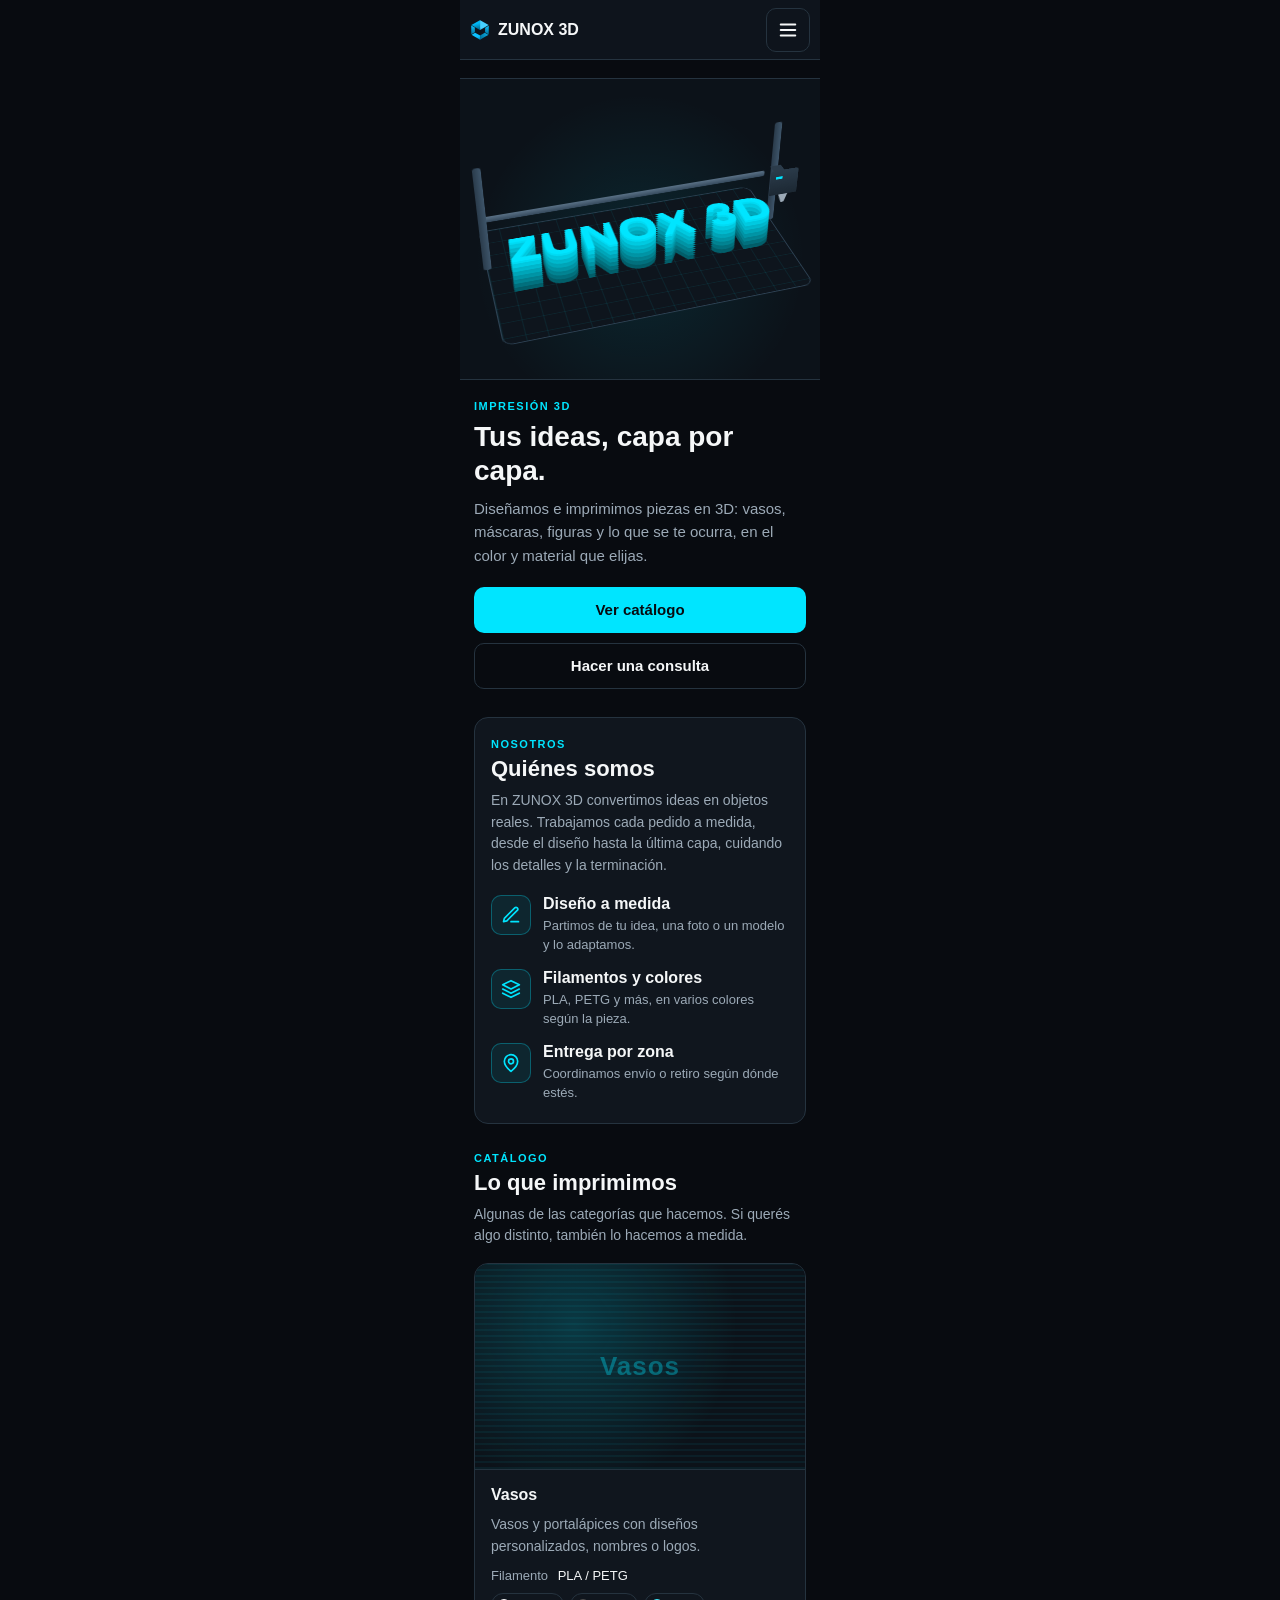
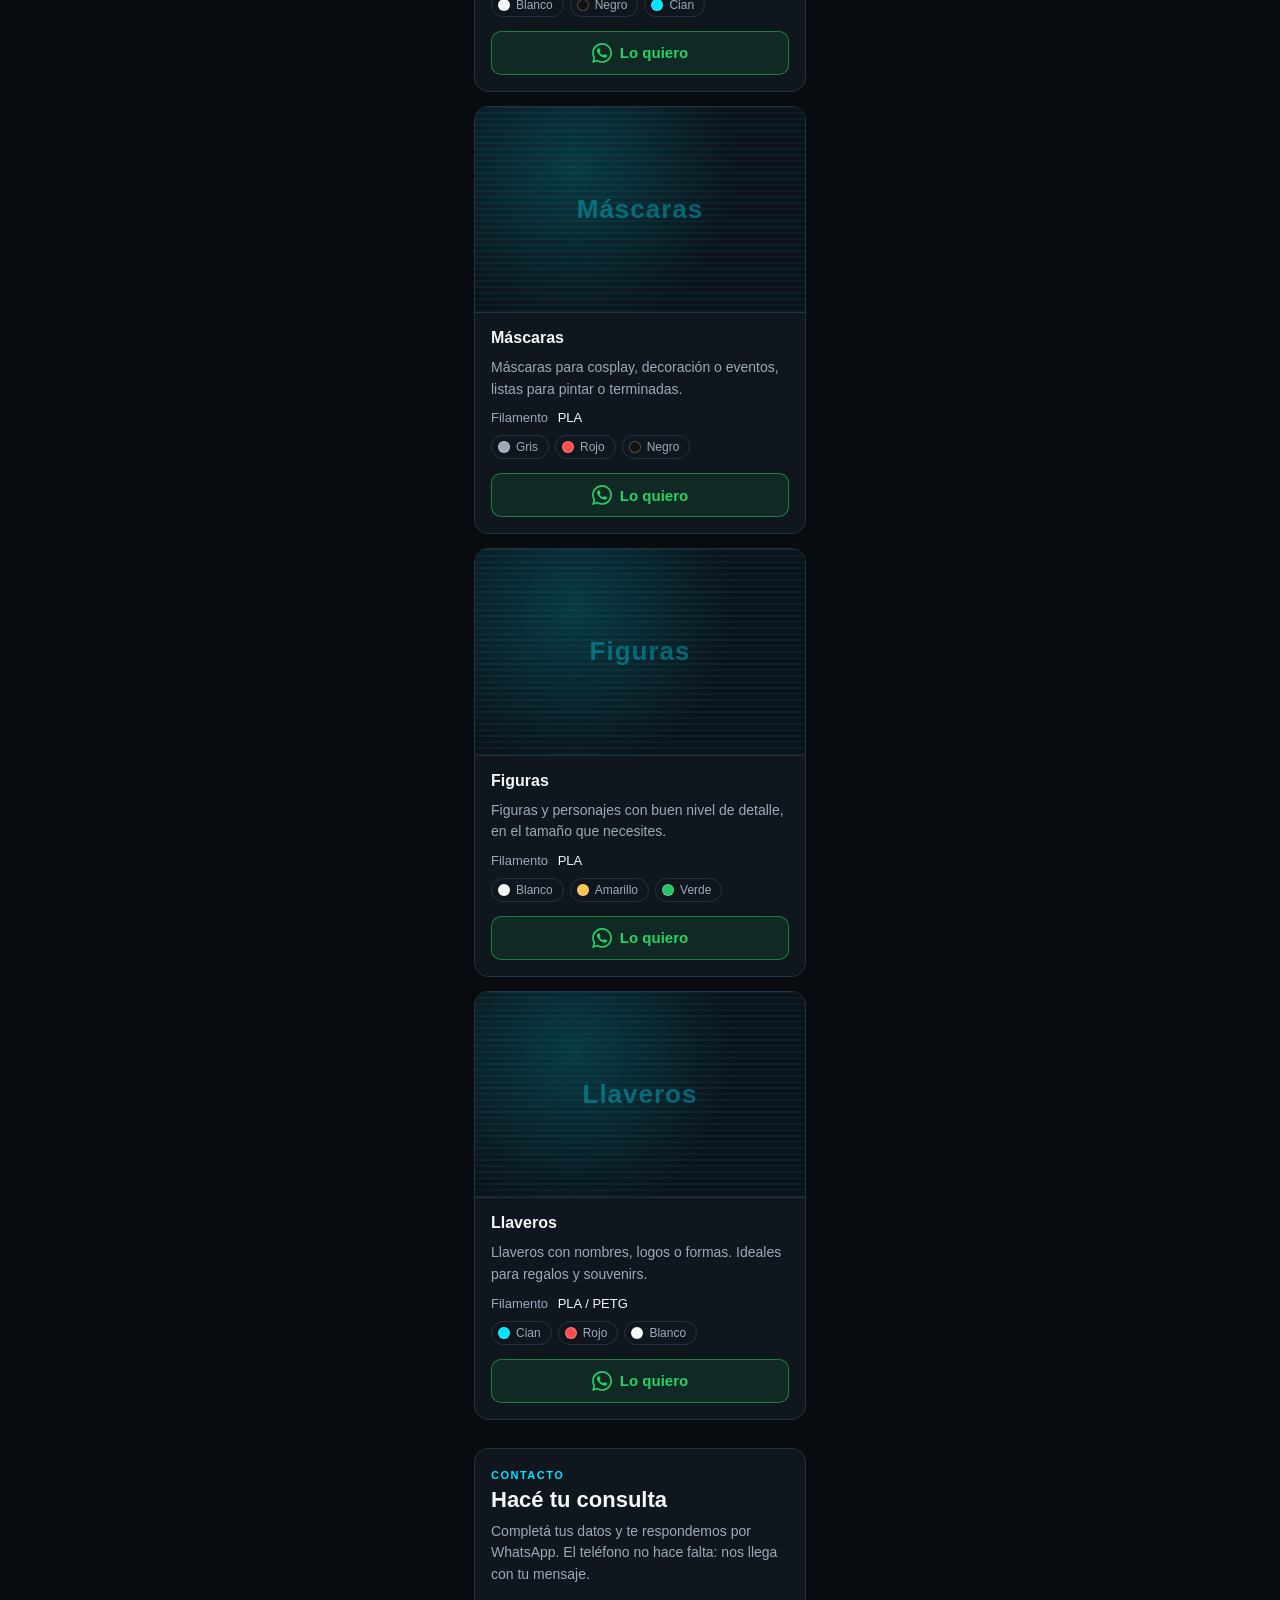
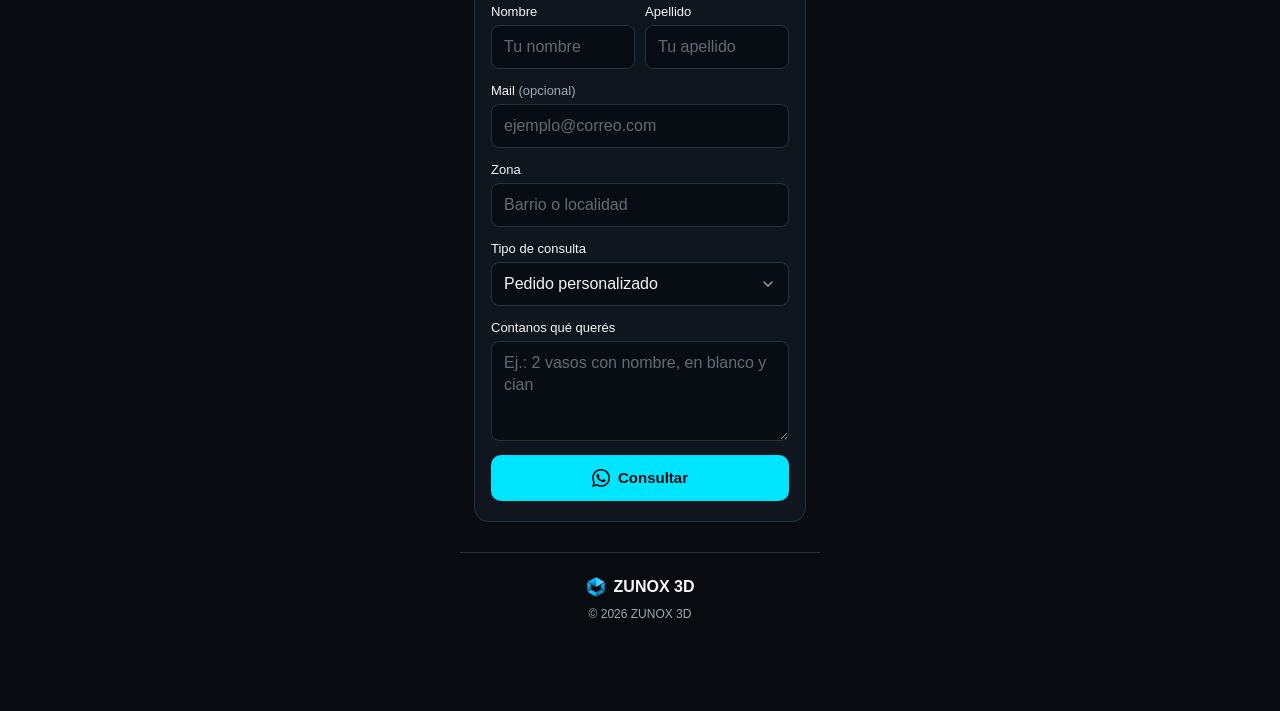
==== frontend/index.html @ 2bdf5d23 "feat: Implement WhatsApp integration for inquiries and product categories - Added JavaScript functio" ====
<!DOCTYPE html>
<html lang="es">

<head>
    <meta charset="UTF-8">
    <meta name="viewport" content="width=device-width, initial-scale=1.0">
    <title>ZUNOX 3D | Impresión 3D a medida</title>
    <meta name="description" content="ZUNOX 3D: impresión 3D de vasos, máscaras, figuras y piezas a medida. Consultá por WhatsApp.">
    <link rel="icon" href="Iconos/logo.svg">
    <link rel="stylesheet" href="Css/index.css">
</head>

<body>
    <a href="#inicio" class="saltar-contenido">Saltar al contenido</a>

    <header>
        <a href="#inicio" class="marca" aria-label="ZUNOX 3D, ir al inicio">
            <img src="Iconos/logo.svg" class="logo" alt="">
            <b>ZUNOX 3D</b>
        </a>
        <div class="menu-opciones">
            <button type="button" id="btn-menu" class="btn-hamburguesa" aria-label="Abrir menú" aria-expanded="false" aria-controls="panel-menu">
                <svg viewBox="0 0 24 24" aria-hidden="true">
                    <line class="linea-1" x1="4" y1="6" x2="20" y2="6" />
                    <line class="linea-2" x1="4" y1="12" x2="20" y2="12" />
                    <line class="linea-3" x1="4" y1="18" x2="20" y2="18" />
                </svg>
            </button>
            <nav id="panel-menu" class="panel-menu" aria-label="Menú principal" hidden>
                <a href="#inicio" class="item-menu">Inicio</a>
                <a href="#nosotros" class="item-menu">Nosotros</a>
                <a href="#catalogo" class="item-menu">Catálogo</a>
                <a href="#contacto" class="item-menu">Contacto</a>
            </nav>
        </div>
    </header>

    <main>
        <!-- Hero: impresora 3D imprimiendo el nombre -->
        <section id="inicio" class="seccion-hero">
            <!-- Impresora 3D vista desde arriba e inclinada. Las capas las arma index.js;
                 sin JS (o con "reducir movimiento") se ve el nombre ya impreso. -->
            <div class="impresora" role="img" aria-label="Impresora 3D imprimiendo el nombre ZUNOX 3D">
                <div class="escena">
                    <div class="cama">
                        <div class="poste poste-izq"></div>
                        <div class="poste poste-der"></div>
                        <div id="pieza" class="pieza">
                            <span class="capa">ZUNOX 3D</span>
                        </div>
                        <div id="portico" class="portico">
                            <div class="barra"></div>
                            <div id="carro" class="carro">
                                <div class="cabezal"></div>
                            </div>
                        </div>
                    </div>
                </div>
            </div>

            <p class="etiqueta">IMPRESIÓN 3D</p>
            <h1 class="titulo-hero">Tus ideas, capa por capa.</h1>
            <p class="texto-hero">Diseñamos e imprimimos piezas en 3D: vasos, máscaras, figuras y lo que se te ocurra, en el color y material que elijas.</p>
            <div class="acciones-hero">
                <a href="#catalogo" class="btn-principal">Ver catálogo</a>
                <a href="#contacto" class="btn-secundario">Hacer una consulta</a>
            </div>
        </section>

        <!-- Nosotros (texto de ejemplo, reemplazar por el real) -->
        <section id="nosotros" class="tarjeta">
            <p class="etiqueta">NOSOTROS</p>
            <h2>Quiénes somos</h2>
            <p class="texto">En ZUNOX 3D convertimos ideas en objetos reales. Trabajamos cada pedido a medida, desde el diseño hasta la última capa, cuidando los detalles y la terminación.</p>

            <ul class="lista-destacados">
                <li>
                    <span class="icono-destacado" aria-hidden="true">
                        <svg viewBox="0 0 24 24"><path d="M12 20h9" /><path d="M16.5 3.5a2.1 2.1 0 0 1 3 3L7 19l-4 1 1-4Z" /></svg>
                    </span>
                    <div>
                        <h3>Diseño a medida</h3>
                        <p>Partimos de tu idea, una foto o un modelo y lo adaptamos.</p>
                    </div>
                </li>
                <li>
                    <span class="icono-destacado" aria-hidden="true">
                        <svg viewBox="0 0 24 24"><path d="m12 2 10 5-10 5L2 7Z" /><path d="m2 17 10 5 10-5" /><path d="m2 12 10 5 10-5" /></svg>
                    </span>
                    <div>
                        <h3>Filamentos y colores</h3>
                        <p>PLA, PETG y más, en varios colores según la pieza.</p>
                    </div>
                </li>
                <li>
                    <span class="icono-destacado" aria-hidden="true">
                        <svg viewBox="0 0 24 24"><path d="M20 10c0 6-8 12-8 12S4 16 4 10a8 8 0 0 1 16 0Z" /><circle cx="12" cy="10" r="3" /></svg>
                    </span>
                    <div>
                        <h3>Entrega por zona</h3>
                        <p>Coordinamos envío o retiro según dónde estés.</p>
                    </div>
                </li>
            </ul>
        </section>

        <!-- Catálogo de categorías (datos de ejemplo). Para poner una foto, reemplazar el div.tarjeta-imagen por
             <img src="Imagenes/vasos.webp" class="tarjeta-imagen" alt="..." loading="lazy" width="320" height="200"> -->
        <section id="catalogo" class="seccion-catalogo">
            <p class="etiqueta">CATÁLOGO</p>
            <h2>Lo que imprimimos</h2>
            <p class="texto">Algunas de las categorías que hacemos. Si querés algo distinto, también lo hacemos a medida.</p>

            <div class="lista-categorias">
                <article class="tarjeta-categoria">
                    <div class="tarjeta-imagen" aria-hidden="true"><span>Vasos</span></div>
                    <div class="tarjeta-cuerpo">
                        <h3>Vasos</h3>
                        <p class="texto">Vasos y portalápices con diseños personalizados, nombres o logos.</p>
                        <p class="dato"><span>Filamento</span> PLA / PETG</p>
                        <ul class="colores" aria-label="Colores disponibles">
                            <li><span class="punto-color" style="--color: #F5F7F8"></span>Blanco</li>
                            <li><span class="punto-color" style="--color: #111111"></span>Negro</li>
                            <li><span class="punto-color" style="--color: #00E5FF"></span>Cian</li>
                        </ul>
                        <a class="btn-whatsapp" data-categoria="Vasos" href="#" target="_blank" rel="noopener">
                            <img src="Iconos/whatsapp-icon.svg" alt="">
                            Lo quiero
                        </a>
                    </div>
                </article>

                <article class="tarjeta-categoria">
                    <div class="tarjeta-imagen" aria-hidden="true"><span>Máscaras</span></div>
                    <div class="tarjeta-cuerpo">
                        <h3>Máscaras</h3>
                        <p class="texto">Máscaras para cosplay, decoración o eventos, listas para pintar o terminadas.</p>
                        <p class="dato"><span>Filamento</span> PLA</p>
                        <ul class="colores" aria-label="Colores disponibles">
                            <li><span class="punto-color" style="--color: #9CAAB7"></span>Gris</li>
                            <li><span class="punto-color" style="--color: #FF4D4D"></span>Rojo</li>
                            <li><span class="punto-color" style="--color: #111111"></span>Negro</li>
                        </ul>
                        <a class="btn-whatsapp" data-categoria="Máscaras" href="#" target="_blank" rel="noopener">
                            <img src="Iconos/whatsapp-icon.svg" alt="">
                            Lo quiero
                        </a>
                    </div>
                </article>

                <article class="tarjeta-categoria">
                    <div class="tarjeta-imagen" aria-hidden="true"><span>Figuras</span></div>
                    <div class="tarjeta-cuerpo">
                        <h3>Figuras</h3>
                        <p class="texto">Figuras y personajes con buen nivel de detalle, en el tamaño que necesites.</p>
                        <p class="dato"><span>Filamento</span> PLA</p>
                        <ul class="colores" aria-label="Colores disponibles">
                            <li><span class="punto-color" style="--color: #F5F7F8"></span>Blanco</li>
                            <li><span class="punto-color" style="--color: #F6C453"></span>Amarillo</li>
                            <li><span class="punto-color" style="--color: #22C55E"></span>Verde</li>
                        </ul>
                        <a class="btn-whatsapp" data-categoria="Figuras" href="#" target="_blank" rel="noopener">
                            <img src="Iconos/whatsapp-icon.svg" alt="">
                            Lo quiero
                        </a>
                    </div>
                </article>

                <article class="tarjeta-categoria">
                    <div class="tarjeta-imagen" aria-hidden="true"><span>Llaveros</span></div>
                    <div class="tarjeta-cuerpo">
                        <h3>Llaveros</h3>
                        <p class="texto">Llaveros con nombres, logos o formas. Ideales para regalos y souvenirs.</p>
                        <p class="dato"><span>Filamento</span> PLA / PETG</p>
                        <ul class="colores" aria-label="Colores disponibles">
                            <li><span class="punto-color" style="--color: #00E5FF"></span>Cian</li>
                            <li><span class="punto-color" style="--color: #FF4D4D"></span>Rojo</li>
                            <li><span class="punto-color" style="--color: #F5F7F8"></span>Blanco</li>
                        </ul>
                        <a class="btn-whatsapp" data-categoria="Llaveros" href="#" target="_blank" rel="noopener">
                            <img src="Iconos/whatsapp-icon.svg" alt="">
                            Lo quiero
                        </a>
                    </div>
                </article>
            </div>
        </section>

        <!-- Consulta: arma el mensaje y lo abre en WhatsApp -->
        <section id="contacto" class="tarjeta">
            <p class="etiqueta">CONTACTO</p>
            <h2>Hacé tu consulta</h2>
            <p class="texto">Completá tus datos y te respondemos por WhatsApp. El teléfono no hace falta: nos llega con tu mensaje.</p>

            <form id="form-consulta" class="formulario">
                <div class="fila-campos">
                    <div class="campo">
                        <label for="txt-nombre">Nombre</label>
                        <input type="text" id="txt-nombre" name="nombre" placeholder="Tu nombre" maxlength="100" autocomplete="given-name" required>
                    </div>
                    <div class="campo">
                        <label for="txt-apellido">Apellido</label>
                        <input type="text" id="txt-apellido" name="apellido" placeholder="Tu apellido" maxlength="100" autocomplete="family-name" required>
                    </div>
                </div>

                <div class="campo">
                    <label for="txt-correo">Mail <span class="opcional">(opcional)</span></label>
                    <input type="email" id="txt-correo" name="correo" placeholder="ejemplo@correo.com" maxlength="300" autocomplete="email">
                </div>

                <div class="campo">
                    <label for="txt-zona">Zona</label>
                    <input type="text" id="txt-zona" name="zona" placeholder="Barrio o localidad" maxlength="100" autocomplete="address-level2" required>
                </div>

                <div class="campo">
                    <label for="ddl-tipo">Tipo de consulta</label>
                    <select id="ddl-tipo" name="tipo" required>
                        <option value="Pedido personalizado">Pedido personalizado</option>
                        <option value="Producto del catálogo">Producto del catálogo</option>
                        <option value="Otra consulta">Otra consulta</option>
                    </select>
                </div>

                <div class="campo">
                    <label for="txt-descripcion">Contanos qué querés</label>
                    <textarea id="txt-descripcion" name="descripcion" placeholder="Ej.: 2 vasos con nombre, en blanco y cian" maxlength="500" required></textarea>
                </div>

                <button type="submit" class="btn-principal">
                    <img src="Iconos/whatsapp-icon.svg" alt="">
                    Consultar
                </button>
            </form>
        </section>
    </main>

    <footer class="pie">
        <div class="marca">
            <img src="Iconos/logo.svg" class="logo" alt="">
            <b>ZUNOX 3D</b>
        </div>
        <p>&copy; 2026 ZUNOX 3D</p>
    </footer>

    <!-- Botón flotante de WhatsApp: aparece al hacer scroll -->
    <a id="btn-whatsapp-flotante" class="btn-whatsapp-flotante" href="#" target="_blank" rel="noopener" aria-label="Escribinos por WhatsApp">
        <img src="Iconos/whatsapp-icon.svg" alt="">
    </a>

    <script src="JavaScript/index.js" type="module"></script>
</body>

</html>
---- frontend/Css/index.css ----
/* Landing pública (index.html). Por ahora solo formato celular. */

:root {
    /* Fondos */
    --bg_primary: #080B10;
    --bg_text: #080D13;
    --bg_card: #10161E;
    --bg_card_secondary: #0C1219;
    --bg_card_alt: #051014;

    /* Colores principales */
    --primary: #25333F;
    --header_bg: #9CAAB7;
    --primary_hover: #F5F7F8;
    --primary_light: #FFFFFF;

    /* Texto y acentos */
    --text_main: #00E5FF;

    /* Estados y botones */
    --status_pending: #F6C453;
    --status_cancelled: #FF4D4D;
    --status_completed: #22C55E;

    /* WhatsApp */
    --whatsapp: #25D366;

    --radius: 14px;
    --radius-text: 8px;
}

* {
    box-sizing: border-box;
    margin: 0;
    padding: 0;
}

html {
    scroll-behavior: smooth;
}

body {
    font-family: Arial, Helvetica, sans-serif;
    background-color: var(--bg_primary);
    color: var(--primary_hover);
    min-height: 100vh;
    width: 100%;
    max-width: 360px;
    margin: 0 auto;
    overflow-x: hidden;
}

img {
    width: 20px;
    height: 20px;
}

a {
    color: inherit;
}

:focus-visible {
    outline: 2px solid var(--text_main);
    outline-offset: 2px;
}

.saltar-contenido {
    position: absolute;
    left: 8px;
    top: -60px;
    z-index: 30;
    padding: 10px 14px;
    border-radius: var(--radius-text);
    background-color: var(--text_main);
    color: var(--bg_primary);
    font-weight: 700;
    text-decoration: none;
}

.saltar-contenido:focus {
    top: 8px;
}

/* ===== Header ===== */

header {
    position: sticky;
    top: 0;
    z-index: 20;
    display: flex;
    justify-content: space-between;
    align-items: center;
    height: 60px;
    padding: 0 10px;
    background-color: rgba(16, 22, 30, 0.92);
    backdrop-filter: blur(8px);
    border-bottom: 1px solid var(--primary);
}

.marca {
    display: flex;
    align-items: center;
    gap: 8px;
    text-decoration: none;
    color: var(--primary_hover);
}

.logo {
    width: 20px;
    height: 20px;
}

.menu-opciones {
    position: relative;
}

.btn-hamburguesa {
    width: 44px;
    height: 44px;
    display: flex;
    justify-content: center;
    align-items: center;
    border: 1px solid var(--primary);
    border-radius: 10px;
    background: none;
    cursor: pointer;
    transition: border-color 0.2s;
}

.btn-hamburguesa[aria-expanded="true"] {
    border-color: var(--text_main);
}

.btn-hamburguesa svg {
    width: 22px;
    height: 22px;
    stroke: var(--primary_hover);
    stroke-width: 2;
    stroke-linecap: round;
    overflow: visible;
}

.btn-hamburguesa line {
    transition: transform 0.25s ease, opacity 0.2s ease;
    transform-origin: 12px 12px;
}

/* Las tres líneas se convierten en una X */
.btn-hamburguesa[aria-expanded="true"] .linea-1 {
    transform: translateY(6px) rotate(45deg);
}

.btn-hamburguesa[aria-expanded="true"] .linea-2 {
    opacity: 0;
}

.btn-hamburguesa[aria-expanded="true"] .linea-3 {
    transform: translateY(-6px) rotate(-45deg);
}

.panel-menu {
    position: absolute;
    top: calc(100% + 8px);
    right: 0;
    z-index: 10;
    display: flex;
    flex-direction: column;
    gap: 2px;
    min-width: 200px;
    padding: 6px;
    background-color: var(--bg_card);
    border: 1px solid var(--primary);
    border-radius: 10px;
    box-shadow: 0 10px 25px rgba(0, 0, 0, 0.45);
}

.panel-menu[hidden] {
    display: none;
}

.item-menu {
    display: flex;
    align-items: center;
    min-height: 44px;
    padding: 0 12px;
    border-radius: 6px;
    color: var(--primary_hover);
    font-size: 15px;
    text-decoration: none;
    transition: background-color 0.2s;
}

.item-menu:hover,
.item-menu:focus-visible {
    background-color: var(--primary);
    outline: none;
}

/* ===== Estructura y textos ===== */

main {
    display: flex;
    flex-direction: column;
    padding-bottom: 16px;
}

section {
    margin: 14px;
    scroll-margin-top: 74px;
}

.tarjeta {
    padding: 20px 16px;
    border: 1px solid var(--primary);
    border-radius: var(--radius);
    background-color: var(--bg_card);
}

.etiqueta {
    font-size: 11px;
    font-weight: 700;
    letter-spacing: 1.5px;
    color: var(--text_main);
}

h2 {
    margin: 6px 0 8px 0;
    font-size: 22px;
    font-weight: 700;
    color: var(--primary_hover);
}

h3 {
    font-size: 16px;
    font-weight: 700;
    color: var(--primary_hover);
}

.texto {
    font-size: 14px;
    line-height: 1.55;
    color: var(--header_bg);
}

/* ===== Botones ===== */

.btn-principal,
.btn-secundario {
    display: flex;
    justify-content: center;
    align-items: center;
    gap: 8px;
    width: 100%;
    height: 46px;
    border-radius: 10px;
    font-family: inherit;
    font-size: 15px;
    font-weight: 600;
    text-decoration: none;
    cursor: pointer;
    transition: opacity 0.2s, transform 0.1s, border-color 0.2s;
}

.btn-principal {
    border: none;
    background-color: var(--text_main);
    color: var(--bg_primary);
}

.btn-secundario {
    border: 1px solid var(--primary);
    background-color: transparent;
    color: var(--primary_hover);
}

.btn-principal:hover {
    opacity: 0.9;
}

.btn-secundario:hover {
    border-color: var(--text_main);
}

.btn-principal:active,
.btn-secundario:active {
    transform: scale(0.98);
}

/* ===== Hero ===== */

.seccion-hero {
    margin-top: 18px;
}

.impresora {
    margin: 0 -14px 20px -14px;
    border-top: 1px solid var(--primary);
    border-bottom: 1px solid var(--primary);
    background:
        radial-gradient(ellipse at 50% 60%, rgba(0, 229, 255, 0.10), transparent 65%),
        var(--bg_card_secondary);
    overflow: hidden;
}

/* La cámara: mira la cama desde arriba y en diagonal */
.escena {
    height: 300px;
    display: flex;
    justify-content: center;
    align-items: center;
    perspective: 900px;
    perspective-origin: 50% 20%;
}

.cama {
    position: relative;
    width: 300px;
    height: 170px;
    transform-style: preserve-3d;
    transform: translateY(28px) rotateX(58deg) rotateZ(-16deg);
    border: 1px solid #2E4254;
    border-radius: 10px;
    background-color: #0E151D;
    background-image:
        linear-gradient(rgba(0, 229, 255, 0.07) 1px, transparent 1px),
        linear-gradient(90deg, rgba(0, 229, 255, 0.07) 1px, transparent 1px);
    background-size: 20px 20px;
}

/* Las letras: una copia por capa, cada una 2.4px más arriba (eje Z) */
.pieza {
    position: absolute;
    inset: 0;
    display: flex;
    justify-content: center;
    align-items: center;
    transform-style: preserve-3d;
}

.capa {
    position: absolute;
    width: 260px;
    text-align: center;
    font-size: 50px;
    font-weight: 700;
    letter-spacing: 2px;
    line-height: 1;
    white-space: nowrap;
    color: var(--text_main);
    transform: translateZ(calc(var(--i, 15) * 2.4px));
    backface-visibility: hidden;
}

/* Postes y pórtico: elementos "parados" sobre la cama (rotateX -90deg) */
.poste {
    position: absolute;
    bottom: calc(50% + 22px);
    width: 8px;
    height: 120px;
    border-radius: 3px;
    background: linear-gradient(90deg, #2A3B4B, #3E556A);
    transform-origin: bottom center;
    transform: rotateX(-90deg);
}

.poste-izq {
    left: -4px;
}

.poste-der {
    right: -4px;
}

.portico {
    position: absolute;
    left: 0;
    right: 0;
    bottom: 50%;
    height: 0;
    transform-style: preserve-3d;
    transform: translateZ(38px);
}

.barra {
    position: absolute;
    left: -2px;
    right: -2px;
    bottom: 26px;
    height: 7px;
    border-radius: 3px;
    background: linear-gradient(180deg, #5A7186, #34485B);
    transform-origin: bottom center;
    transform: translateY(-22px) rotateX(-90deg);
}

.carro {
    position: absolute;
    left: 50%;
    bottom: 0;
    width: 0;
    height: 0;
    transform-style: preserve-3d;
    transform: translateX(150px);
}

/* Cabezal: bloque con LED cian y boquilla abajo */
.cabezal {
    position: absolute;
    left: -15px;
    bottom: 0;
    width: 30px;
    height: 40px;
    transform-origin: bottom center;
    transform: rotateX(-90deg);
    border-radius: 4px 4px 2px 2px;
    background:
        linear-gradient(var(--text_main), var(--text_main)) 6px 8px / 7px 3px no-repeat,
        linear-gradient(180deg, #2B3B4A, #1C2833) 0 0 / 100% 30px no-repeat;
}

/* Soporte que une el cabezal con la barra (va acostado, hacia atrás) */
.carro::before {
    content: "";
    position: absolute;
    left: -6px;
    bottom: 0;
    width: 12px;
    height: 22px;
    background-color: #2B3B4A;
    transform: translateZ(30px);
}

.cabezal::after {
    content: "";
    position: absolute;
    left: 10px;
    bottom: 0;
    width: 10px;
    height: 10px;
    background-color: #9CAAB7;
    clip-path: polygon(0 0, 100% 0, 65% 100%, 35% 100%);
}

.titulo-hero {
    margin: 8px 0 10px 0;
    font-size: 28px;
    line-height: 1.2;
    font-weight: 700;
    color: var(--primary_hover);
}

.texto-hero {
    margin-bottom: 20px;
    font-size: 15px;
    line-height: 1.55;
    color: var(--header_bg);
}

.acciones-hero {
    display: flex;
    flex-direction: column;
    gap: 10px;
}

/* ===== Nosotros ===== */

.lista-destacados {
    list-style: none;
    display: flex;
    flex-direction: column;
    gap: 14px;
    margin-top: 18px;
}

.lista-destacados li {
    display: flex;
    gap: 12px;
}

.lista-destacados p {
    margin-top: 3px;
    font-size: 13px;
    line-height: 1.5;
    color: var(--header_bg);
}

.icono-destacado {
    flex: 0 0 40px;
    width: 40px;
    height: 40px;
    display: flex;
    justify-content: center;
    align-items: center;
    border: 1px solid rgba(0, 229, 255, 0.3);
    border-radius: 10px;
    background-color: rgba(0, 229, 255, 0.08);
}

.icono-destacado svg {
    width: 20px;
    height: 20px;
    fill: none;
    stroke: var(--text_main);
    stroke-width: 2;
    stroke-linecap: round;
    stroke-linejoin: round;
}

/* ===== Catálogo ===== */

.lista-categorias {
    display: flex;
    flex-direction: column;
    gap: 14px;
    margin-top: 16px;
}

.tarjeta-categoria {
    overflow: hidden;
    border: 1px solid var(--primary);
    border-radius: var(--radius);
    background-color: var(--bg_card);
}

/* Placeholder hasta tener fotos. Si se usa <img class="tarjeta-imagen">, ocupa el mismo lugar. */
.tarjeta-imagen {
    display: flex;
    justify-content: center;
    align-items: center;
    width: 100%;
    height: auto;
    aspect-ratio: 16 / 10;
    object-fit: cover;
    background:
        repeating-linear-gradient(0deg, rgba(0, 229, 255, 0.06) 0 2px, transparent 2px 6px),
        radial-gradient(circle at 30% 30%, rgba(0, 229, 255, 0.18), transparent 60%),
        var(--bg_card_secondary);
    border-bottom: 1px solid var(--primary);
}

.tarjeta-imagen span {
    font-size: 26px;
    font-weight: 700;
    letter-spacing: 1px;
    color: rgba(0, 229, 255, 0.35);
}

.tarjeta-cuerpo {
    display: flex;
    flex-direction: column;
    gap: 10px;
    padding: 16px;
}

.dato {
    font-size: 13px;
    color: var(--primary_hover);
}

.dato span {
    margin-right: 6px;
    color: var(--header_bg);
}

.colores {
    list-style: none;
    display: flex;
    flex-wrap: wrap;
    gap: 6px;
}

.colores li {
    display: flex;
    align-items: center;
    gap: 6px;
    padding: 4px 10px 4px 6px;
    border: 1px solid var(--primary);
    border-radius: 999px;
    font-size: 12px;
    color: var(--header_bg);
}

.punto-color {
    width: 12px;
    height: 12px;
    border-radius: 50%;
    border: 1px solid rgba(255, 255, 255, 0.25);
    background-color: var(--color);
}

.btn-whatsapp {
    display: flex;
    justify-content: center;
    align-items: center;
    gap: 8px;
    height: 44px;
    margin-top: 4px;
    border: 1px solid rgba(37, 211, 102, 0.5);
    border-radius: 10px;
    background-color: rgba(37, 211, 102, 0.1);
    color: var(--whatsapp);
    font-size: 15px;
    font-weight: 600;
    text-decoration: none;
    transition: background-color 0.2s, transform 0.1s;
}

.btn-whatsapp:hover {
    background-color: rgba(37, 211, 102, 0.18);
}

.btn-whatsapp:active {
    transform: scale(0.98);
}

/* ===== Formulario de consulta ===== */

.formulario {
    display: flex;
    flex-direction: column;
    gap: 14px;
    margin-top: 18px;
}

.fila-campos {
    display: flex;
    gap: 10px;
}

.campo {
    display: flex;
    flex-direction: column;
    gap: 6px;
    min-width: 0;
    flex: 1;
}

.campo label {
    font-size: 13px;
    color: var(--primary_hover);
}

.opcional {
    color: var(--header_bg);
}

.campo input,
.campo select,
.campo textarea {
    width: 100%;
    height: 44px;
    padding: 0 12px;
    border: 1px solid var(--primary);
    border-radius: var(--radius-text);
    background-color: var(--bg_text);
    color: var(--primary_hover);
    font-family: inherit;
    font-size: 16px;
    outline: none;
    transition: border-color 0.2s;
}

.campo input::placeholder,
.campo textarea::placeholder {
    color: var(--header_bg);
    opacity: 0.6;
}

.campo select {
    padding-right: 36px;
    appearance: none;
    -webkit-appearance: none;
    background-image: url("data:image/svg+xml,%3Csvg xmlns='http://www.w3.org/2000/svg' width='16' height='16' viewBox='0 0 24 24' fill='none' stroke='%239CAAB7' stroke-width='2' stroke-linecap='round' stroke-linejoin='round'%3E%3Cpolyline points='6 9 12 15 18 9'%3E%3C/polyline%3E%3C/svg%3E");
    background-repeat: no-repeat;
    background-position: calc(100% - 12px) center;
    background-size: 16px;
    cursor: pointer;
}

.campo textarea {
    height: 100px;
    padding: 10px 12px;
    line-height: 1.4;
    resize: vertical;
}

.campo input:focus,
.campo select:focus,
.campo textarea:focus {
    border-color: var(--text_main);
}

.formulario .btn-principal img {
    filter: brightness(0);
    width: 18px;
    height: 18px;
}

/* ===== Footer ===== */

.pie {
    display: flex;
    flex-direction: column;
    align-items: center;
    gap: 10px;
    padding: 24px 14px 90px 14px;
    border-top: 1px solid var(--primary);
}

.pie p {
    font-size: 12px;
    color: var(--header_bg);
}

/* ===== Botón flotante de WhatsApp ===== */

.btn-whatsapp-flotante {
    position: fixed;
    right: 16px;
    bottom: calc(16px + env(safe-area-inset-bottom));
    z-index: 25;
    width: 56px;
    height: 56px;
    display: flex;
    justify-content: center;
    align-items: center;
    border-radius: 50%;
    background-color: var(--whatsapp);
    box-shadow: 0 6px 16px rgba(0, 0, 0, 0.5);
    opacity: 0;
    visibility: hidden;
    transform: translateY(16px) scale(0.9);
    transition: opacity 0.25s ease, transform 0.25s ease, visibility 0.25s;
}

.btn-whatsapp-flotante.visible {
    opacity: 1;
    visibility: visible;
    transform: translateY(0) scale(1);
}

.btn-whatsapp-flotante img {
    width: 28px;
    height: 28px;
    filter: brightness(0) invert(1);
}

.btn-whatsapp-flotante:active {
    transform: scale(0.95);
}

/* ===== Menos movimiento ===== */

@media (prefers-reduced-motion: reduce) {
    html {
        scroll-behavior: auto;
    }

    *,
    *::before,
    *::after {
        transition-duration: 0.01ms !important;
    }
}
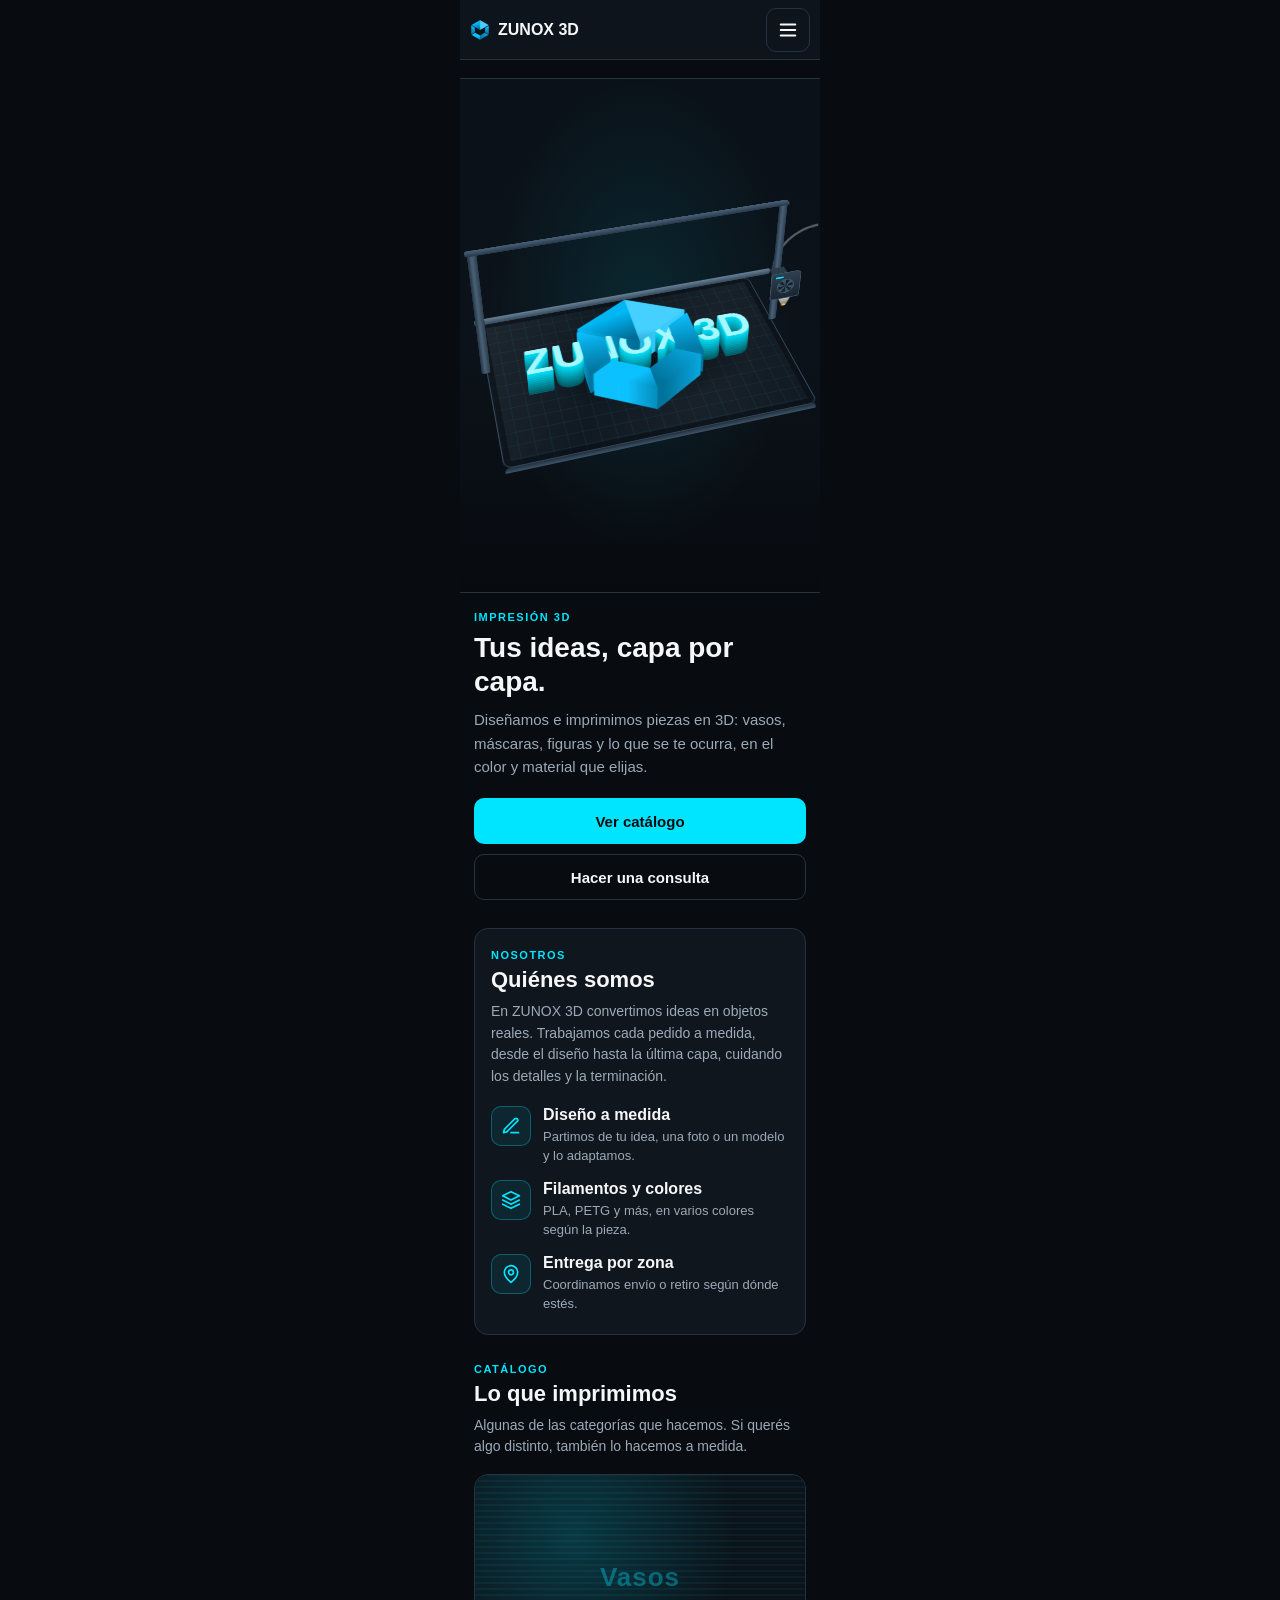
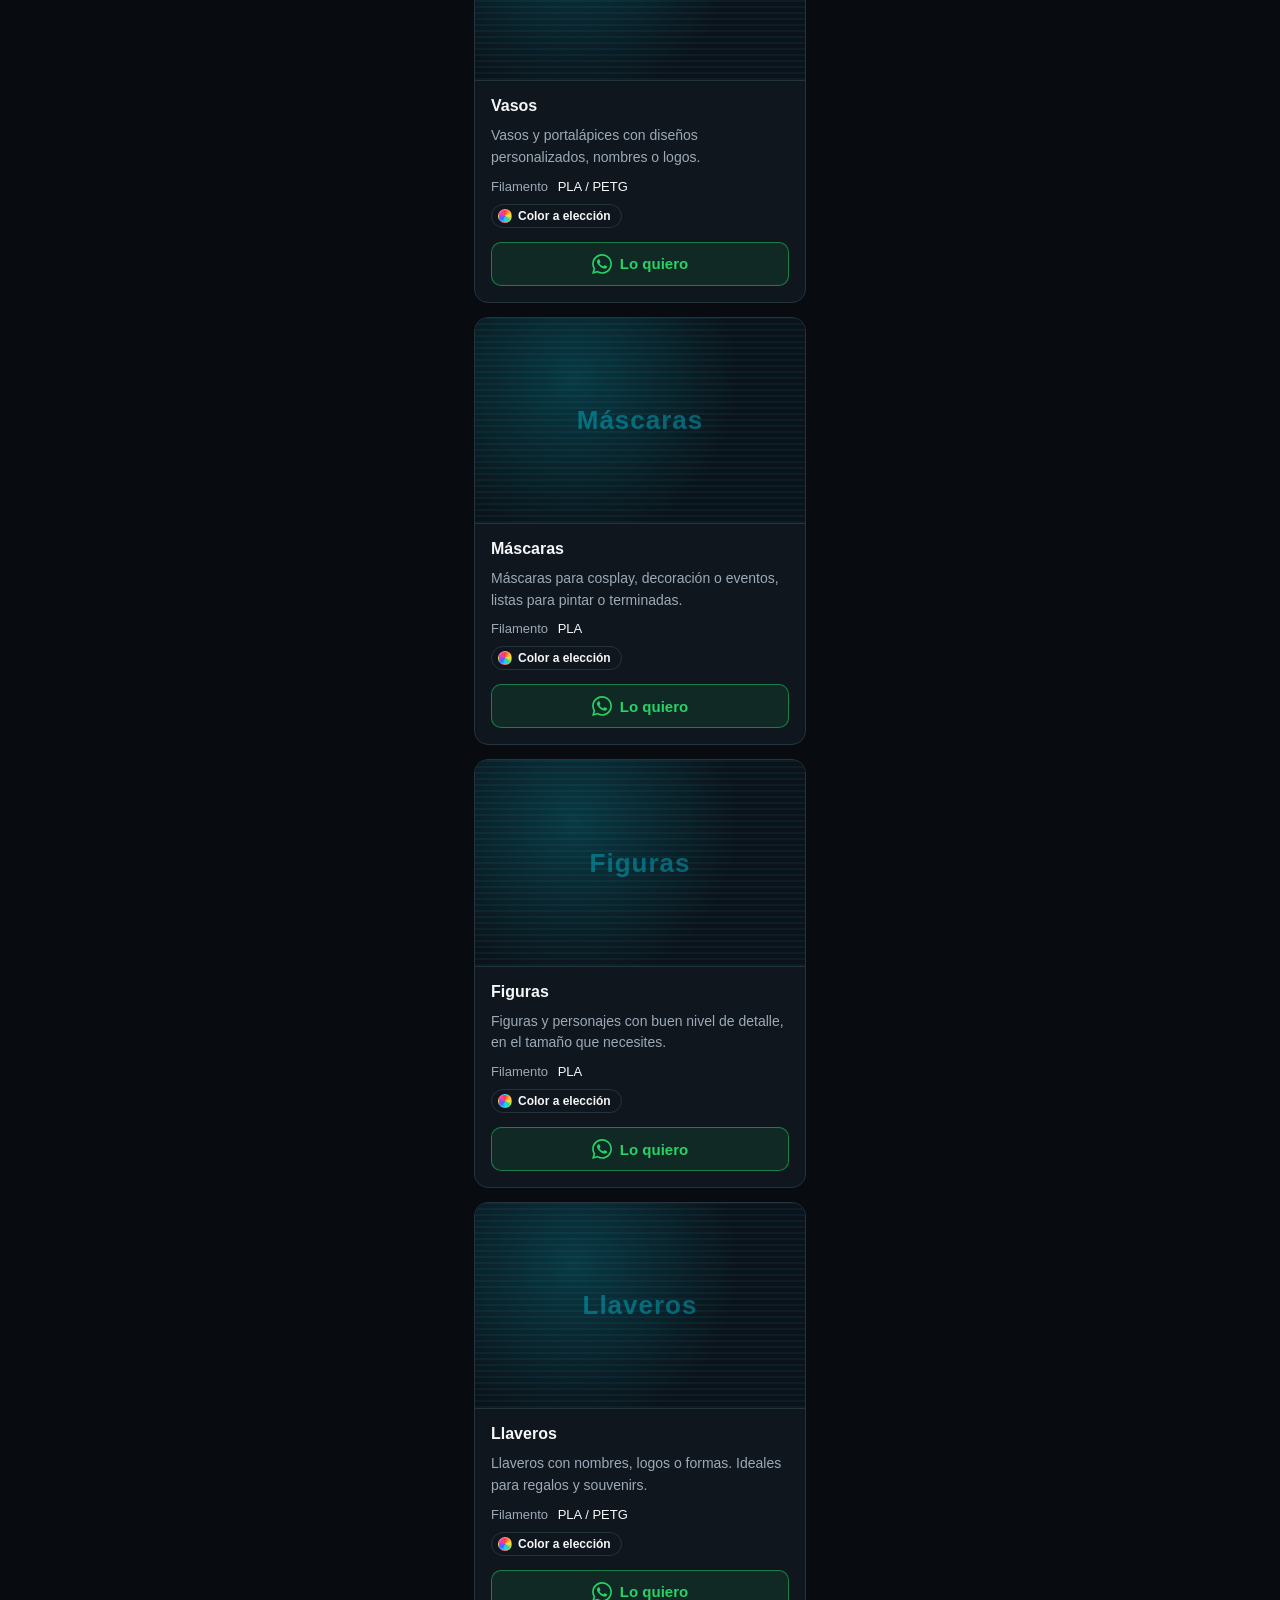
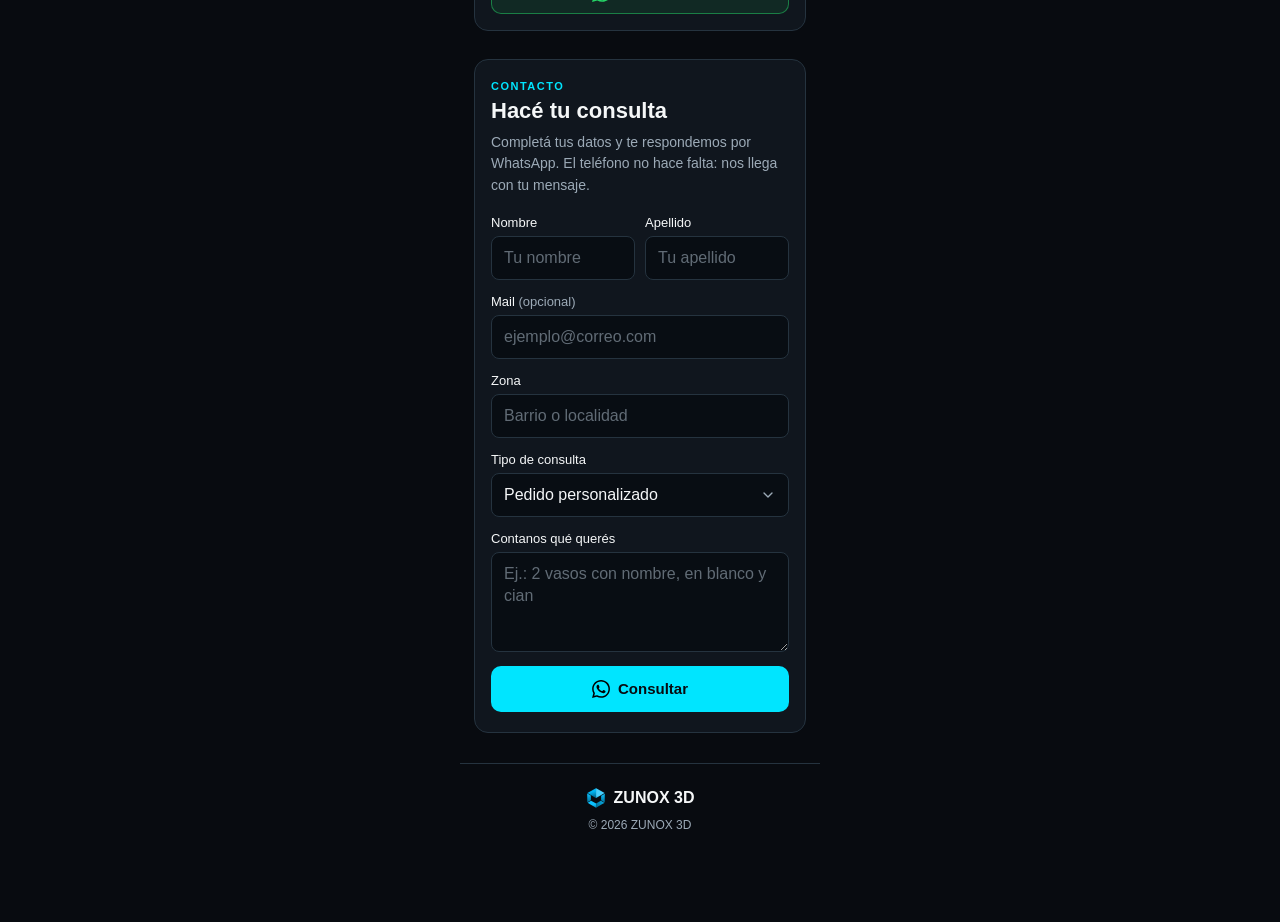
==== commit 21d5af4b: "feat: Mejora la animación de la impresora 3D y actualiza la estructura del HTML para incluir el logo" ====
--- a/frontend/index.html
+++ b/frontend/index.html
@@ -43,15 +43,22 @@
             <div class="impresora" role="img" aria-label="Impresora 3D imprimiendo el nombre ZUNOX 3D">
                 <div class="escena">
                     <div class="cama">
+                        <div class="sombra-pieza"></div>
+                        <div id="pieza-nombre" class="pieza">
+                            <span class="capa">ZUNOX 3D</span>
+                        </div>
+                        <div id="pieza-logo" class="pieza"></div>
                         <div class="poste poste-izq"></div>
                         <div class="poste poste-der"></div>
-                        <div id="pieza" class="pieza">
-                            <span class="capa">ZUNOX 3D</span>
-                        </div>
+                        <div class="travesano"></div>
                         <div id="portico" class="portico">
                             <div class="barra"></div>
                             <div id="carro" class="carro">
-                                <div class="cabezal"></div>
+                                <div class="tubo"></div>
+                                <div class="cabezal">
+                                    <span class="ventilador"></span>
+                                    <span class="boquilla"></span>
+                                </div>
                             </div>
                         </div>
                     </div>
@@ -118,10 +125,8 @@
                         <h3>Vasos</h3>
                         <p class="texto">Vasos y portalápices con diseños personalizados, nombres o logos.</p>
                         <p class="dato"><span>Filamento</span> PLA / PETG</p>
-                        <ul class="colores" aria-label="Colores disponibles">
-                            <li><span class="punto-color" style="--color: #F5F7F8"></span>Blanco</li>
-                            <li><span class="punto-color" style="--color: #111111"></span>Negro</li>
-                            <li><span class="punto-color" style="--color: #00E5FF"></span>Cian</li>
+                        <ul class="colores">
+                            <li><span class="circulo-arcoiris" aria-hidden="true"></span>Color a elección</li>
                         </ul>
                         <a class="btn-whatsapp" data-categoria="Vasos" href="#" target="_blank" rel="noopener">
                             <img src="Iconos/whatsapp-icon.svg" alt="">
@@ -136,10 +141,8 @@
                         <h3>Máscaras</h3>
                         <p class="texto">Máscaras para cosplay, decoración o eventos, listas para pintar o terminadas.</p>
                         <p class="dato"><span>Filamento</span> PLA</p>
-                        <ul class="colores" aria-label="Colores disponibles">
-                            <li><span class="punto-color" style="--color: #9CAAB7"></span>Gris</li>
-                            <li><span class="punto-color" style="--color: #FF4D4D"></span>Rojo</li>
-                            <li><span class="punto-color" style="--color: #111111"></span>Negro</li>
+                        <ul class="colores">
+                            <li><span class="circulo-arcoiris" aria-hidden="true"></span>Color a elección</li>
                         </ul>
                         <a class="btn-whatsapp" data-categoria="Máscaras" href="#" target="_blank" rel="noopener">
                             <img src="Iconos/whatsapp-icon.svg" alt="">
@@ -154,10 +157,8 @@
                         <h3>Figuras</h3>
                         <p class="texto">Figuras y personajes con buen nivel de detalle, en el tamaño que necesites.</p>
                         <p class="dato"><span>Filamento</span> PLA</p>
-                        <ul class="colores" aria-label="Colores disponibles">
-                            <li><span class="punto-color" style="--color: #F5F7F8"></span>Blanco</li>
-                            <li><span class="punto-color" style="--color: #F6C453"></span>Amarillo</li>
-                            <li><span class="punto-color" style="--color: #22C55E"></span>Verde</li>
+                        <ul class="colores">
+                            <li><span class="circulo-arcoiris" aria-hidden="true"></span>Color a elección</li>
                         </ul>
                         <a class="btn-whatsapp" data-categoria="Figuras" href="#" target="_blank" rel="noopener">
                             <img src="Iconos/whatsapp-icon.svg" alt="">
@@ -172,10 +173,8 @@
                         <h3>Llaveros</h3>
                         <p class="texto">Llaveros con nombres, logos o formas. Ideales para regalos y souvenirs.</p>
                         <p class="dato"><span>Filamento</span> PLA / PETG</p>
-                        <ul class="colores" aria-label="Colores disponibles">
-                            <li><span class="punto-color" style="--color: #00E5FF"></span>Cian</li>
-                            <li><span class="punto-color" style="--color: #FF4D4D"></span>Rojo</li>
-                            <li><span class="punto-color" style="--color: #F5F7F8"></span>Blanco</li>
+                        <ul class="colores">
+                            <li><span class="circulo-arcoiris" aria-hidden="true"></span>Color a elección</li>
                         </ul>
                         <a class="btn-whatsapp" data-categoria="Llaveros" href="#" target="_blank" rel="noopener">
                             <img src="Iconos/whatsapp-icon.svg" alt="">
--- a/frontend/Css/index.css
+++ b/frontend/Css/index.css
@@ -288,46 +288,82 @@
 
 /* ===== Hero ===== */
 
+/* Ocupa toda la pantalla del celular (menos el header), así "Quiénes somos" aparece recién al bajar */
 .seccion-hero {
+    display: flex;
+    flex-direction: column;
+    min-height: calc(100svh - 78px);
     margin-top: 18px;
 }
 
 .impresora {
-    margin: 0 -14px 20px -14px;
+    flex: 1;
+    display: flex;
+    min-height: 330px;
+    margin: 0 -14px 18px -14px;
     border-top: 1px solid var(--primary);
     border-bottom: 1px solid var(--primary);
     background:
-        radial-gradient(ellipse at 50% 60%, rgba(0, 229, 255, 0.10), transparent 65%),
-        var(--bg_card_secondary);
+        radial-gradient(ellipse at 50% 45%, rgba(0, 229, 255, 0.10), transparent 60%),
+        linear-gradient(180deg, #0A1118, var(--bg_card_secondary) 55%, #070B10);
     overflow: hidden;
 }
 
 /* La cámara: mira la cama desde arriba y en diagonal */
 .escena {
-    height: 300px;
+    flex: 1;
     display: flex;
     justify-content: center;
     align-items: center;
-    perspective: 900px;
-    perspective-origin: 50% 20%;
-}
-
+    perspective: 950px;
+    perspective-origin: 50% 15%;
+}
+
+/* Cama caliente: chapa texturada con borde y grosor */
 .cama {
     position: relative;
     width: 300px;
-    height: 170px;
+    height: 190px;
     transform-style: preserve-3d;
-    transform: translateY(28px) rotateX(58deg) rotateZ(-16deg);
-    border: 1px solid #2E4254;
-    border-radius: 10px;
-    background-color: #0E151D;
+    transform: translateY(26px) rotateX(57deg) rotateZ(-15deg);
+    border: 1px solid #34495C;
+    border-radius: 8px;
+    background-color: #111A23;
     background-image:
-        linear-gradient(rgba(0, 229, 255, 0.07) 1px, transparent 1px),
-        linear-gradient(90deg, rgba(0, 229, 255, 0.07) 1px, transparent 1px);
-    background-size: 20px 20px;
-}
-
-/* Las letras: una copia por capa, cada una 2.4px más arriba (eje Z) */
+        linear-gradient(115deg, rgba(255, 255, 255, 0.06), transparent 40%, rgba(255, 255, 255, 0.03) 70%, transparent),
+        linear-gradient(rgba(0, 229, 255, 0.06) 1px, transparent 1px),
+        linear-gradient(90deg, rgba(0, 229, 255, 0.06) 1px, transparent 1px);
+    background-size: 100% 100%, 15px 15px, 15px 15px;
+    box-shadow: inset 0 0 0 6px rgba(8, 12, 17, 0.55);
+}
+
+/* Canto de adelante de la cama (baja hacia el eje Z negativo) */
+.cama::after {
+    content: "";
+    position: absolute;
+    left: 0;
+    right: 0;
+    bottom: 0;
+    height: 8px;
+    border-radius: 0 0 6px 6px;
+    background: linear-gradient(180deg, #3E556A, #1C2833);
+    transform-origin: bottom center;
+    transform: rotateX(90deg);
+}
+
+/* Sombra de la pieza sobre la cama */
+.sombra-pieza {
+    position: absolute;
+    left: 15%;
+    right: 15%;
+    top: 30%;
+    bottom: 22%;
+    border-radius: 50%;
+    background: radial-gradient(closest-side, rgba(0, 0, 0, 0.55), transparent);
+    transform: translate(10px, 6px);
+}
+
+/* Las piezas: una copia por capa, cada una un poco más arriba (eje Z) */
 .pieza {
     position: absolute;
     inset: 0;
@@ -339,38 +375,53 @@
 
 .capa {
     position: absolute;
-    width: 260px;
-    text-align: center;
-    font-size: 50px;
+    font-size: 44px;
     font-weight: 700;
-    letter-spacing: 2px;
+    letter-spacing: 1px;
     line-height: 1;
     white-space: nowrap;
-    color: var(--text_main);
-    transform: translateZ(calc(var(--i, 15) * 2.4px));
+    color: #A6F7FF;
+    transform: translateZ(calc(var(--i, 23) * 1.2px));
     backface-visibility: hidden;
 }
 
-/* Postes y pórtico: elementos "parados" sobre la cama (rotateX -90deg) */
+.capa-logo {
+    width: 130px;
+    height: 130px;
+}
+
+/* Columnas del eje Z y travesaño de arriba */
 .poste {
     position: absolute;
-    bottom: calc(50% + 22px);
-    width: 8px;
-    height: 120px;
+    bottom: calc(50% + 24px);
+    width: 9px;
+    height: 150px;
     border-radius: 3px;
-    background: linear-gradient(90deg, #2A3B4B, #3E556A);
+    background: linear-gradient(90deg, #22313F, #4A6378 45%, #2A3B4B);
     transform-origin: bottom center;
     transform: rotateX(-90deg);
 }
 
 .poste-izq {
-    left: -4px;
+    left: -6px;
 }
 
 .poste-der {
-    right: -4px;
-}
-
+    right: -6px;
+}
+
+.travesano {
+    position: absolute;
+    left: -8px;
+    right: -8px;
+    bottom: calc(50% + 21px);
+    height: 9px;
+    border-radius: 3px;
+    background: linear-gradient(180deg, #4A6378, #26364A);
+    transform: translateZ(150px);
+}
+
+/* Pórtico: el eje X que sube una capa por vez */
 .portico {
     position: absolute;
     left: 0;
@@ -378,19 +429,19 @@
     bottom: 50%;
     height: 0;
     transform-style: preserve-3d;
-    transform: translateZ(38px);
+    transform: translateZ(40px);
 }
 
 .barra {
     position: absolute;
-    left: -2px;
-    right: -2px;
+    left: -6px;
+    right: -6px;
     bottom: 26px;
-    height: 7px;
+    height: 8px;
     border-radius: 3px;
-    background: linear-gradient(180deg, #5A7186, #34485B);
+    background: linear-gradient(180deg, #6A8297, #34485B);
     transform-origin: bottom center;
-    transform: translateY(-22px) rotateX(-90deg);
+    transform: translateY(-24px) rotateX(-90deg);
 }
 
 .carro {
@@ -403,42 +454,96 @@
     transform: translateX(150px);
 }
 
-/* Cabezal: bloque con LED cian y boquilla abajo */
-.cabezal {
-    position: absolute;
-    left: -15px;
-    bottom: 0;
-    width: 30px;
-    height: 40px;
-    transform-origin: bottom center;
-    transform: rotateX(-90deg);
-    border-radius: 4px 4px 2px 2px;
-    background:
-        linear-gradient(var(--text_main), var(--text_main)) 6px 8px / 7px 3px no-repeat,
-        linear-gradient(180deg, #2B3B4A, #1C2833) 0 0 / 100% 30px no-repeat;
-}
-
 /* Soporte que une el cabezal con la barra (va acostado, hacia atrás) */
 .carro::before {
     content: "";
     position: absolute;
-    left: -6px;
+    left: -8px;
+    bottom: 0;
+    width: 16px;
+    height: 24px;
+    background-color: #2B3B4A;
+    transform: translateZ(30px);
+}
+
+/* Cabezal: hotend con ventilador, LED y boquilla caliente */
+.cabezal {
+    position: absolute;
+    left: -16px;
+    bottom: 0;
+    width: 32px;
+    height: 44px;
+    transform-origin: bottom center;
+    transform: rotateX(-90deg);
+}
+
+.cabezal::before {
+    content: "";
+    position: absolute;
+    inset: 0 0 10px 0;
+    border-radius: 5px 5px 3px 3px;
+    border: 1px solid #3E556A;
+    background:
+        linear-gradient(var(--text_main), var(--text_main)) 4px 4px / 8px 2px no-repeat,
+        linear-gradient(180deg, #2E4050, #1A2530);
+}
+
+.ventilador {
+    position: absolute;
+    left: 7px;
+    top: 9px;
+    width: 18px;
+    height: 18px;
+    border-radius: 50%;
+    border: 1px solid #4A6378;
+    background: repeating-conic-gradient(#12202B 0 30deg, #3A5163 30deg 60deg);
+    animation: girar 0.4s linear infinite;
+}
+
+/* Boquilla: bloque calefactor + punta con brillo naranja */
+.boquilla {
+    position: absolute;
+    left: 10px;
     bottom: 0;
     width: 12px;
-    height: 22px;
-    background-color: #2B3B4A;
-    transform: translateZ(30px);
-}
-
-.cabezal::after {
+    height: 10px;
+    background: linear-gradient(180deg, #B7C2CC, #8A6A3A);
+    clip-path: polygon(0 0, 100% 0, 65% 100%, 35% 100%);
+}
+
+.boquilla::after {
     content: "";
     position: absolute;
-    left: 10px;
+    left: 4px;
     bottom: 0;
-    width: 10px;
-    height: 10px;
-    background-color: #9CAAB7;
-    clip-path: polygon(0 0, 100% 0, 65% 100%, 35% 100%);
+    width: 4px;
+    height: 3px;
+    border-radius: 50%;
+    background-color: #FFB35C;
+}
+
+/* Tubo del filamento que sale del cabezal hacia arriba */
+.tubo {
+    position: absolute;
+    left: 0;
+    bottom: 34px;
+    width: 46px;
+    height: 70px;
+    border-top: 3px solid rgba(220, 235, 245, 0.35);
+    border-left: 3px solid rgba(220, 235, 245, 0.35);
+    border-top-left-radius: 46px;
+    transform-origin: bottom left;
+    transform: rotateX(-90deg);
+}
+
+.impresora.pausada .ventilador {
+    animation-play-state: paused;
+}
+
+@keyframes girar {
+    to {
+        transform: rotate(1turn);
+    }
 }
 
 .titulo-hero {
@@ -577,16 +682,20 @@
     border: 1px solid var(--primary);
     border-radius: 999px;
     font-size: 12px;
-    color: var(--header_bg);
-}
-
-.punto-color {
-    width: 12px;
-    height: 12px;
+    font-weight: 700;
+    color: var(--primary_hover);
+}
+
+/* Círculo lleno con todo el arcoíris: el color lo elige el cliente */
+.circulo-arcoiris {
+    flex: 0 0 14px;
+    width: 14px;
+    height: 14px;
     border-radius: 50%;
     border: 1px solid rgba(255, 255, 255, 0.25);
-    background-color: var(--color);
-}
+    background: conic-gradient(#FF3B3B, #FF9F1C, #FFE23B, #3BD16F, #00E5FF, #3B6BFF, #B23BFF, #FF3BA7, #FF3B3B);
+}
+
 
 .btn-whatsapp {
     display: flex;
@@ -761,4 +870,8 @@
     *::after {
         transition-duration: 0.01ms !important;
     }
-}
+
+    .ventilador {
+        animation: none;
+    }
+}
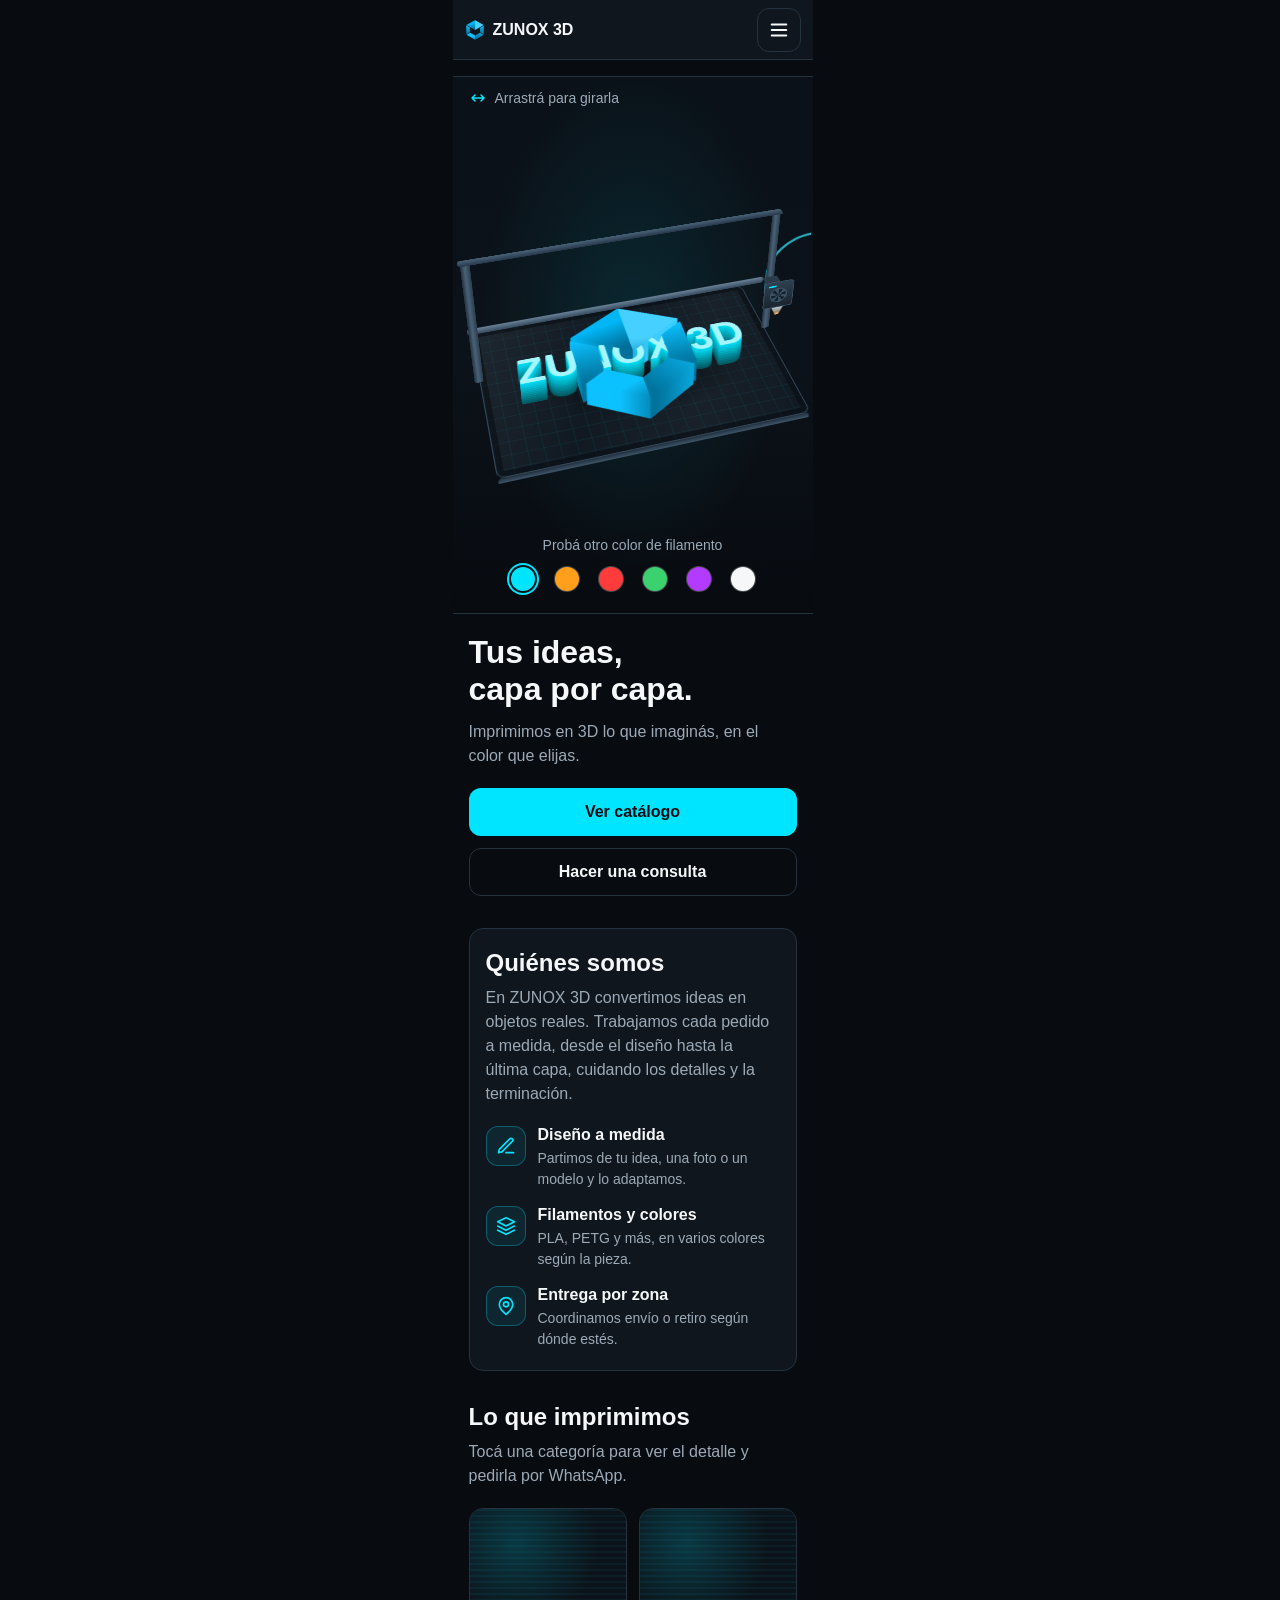
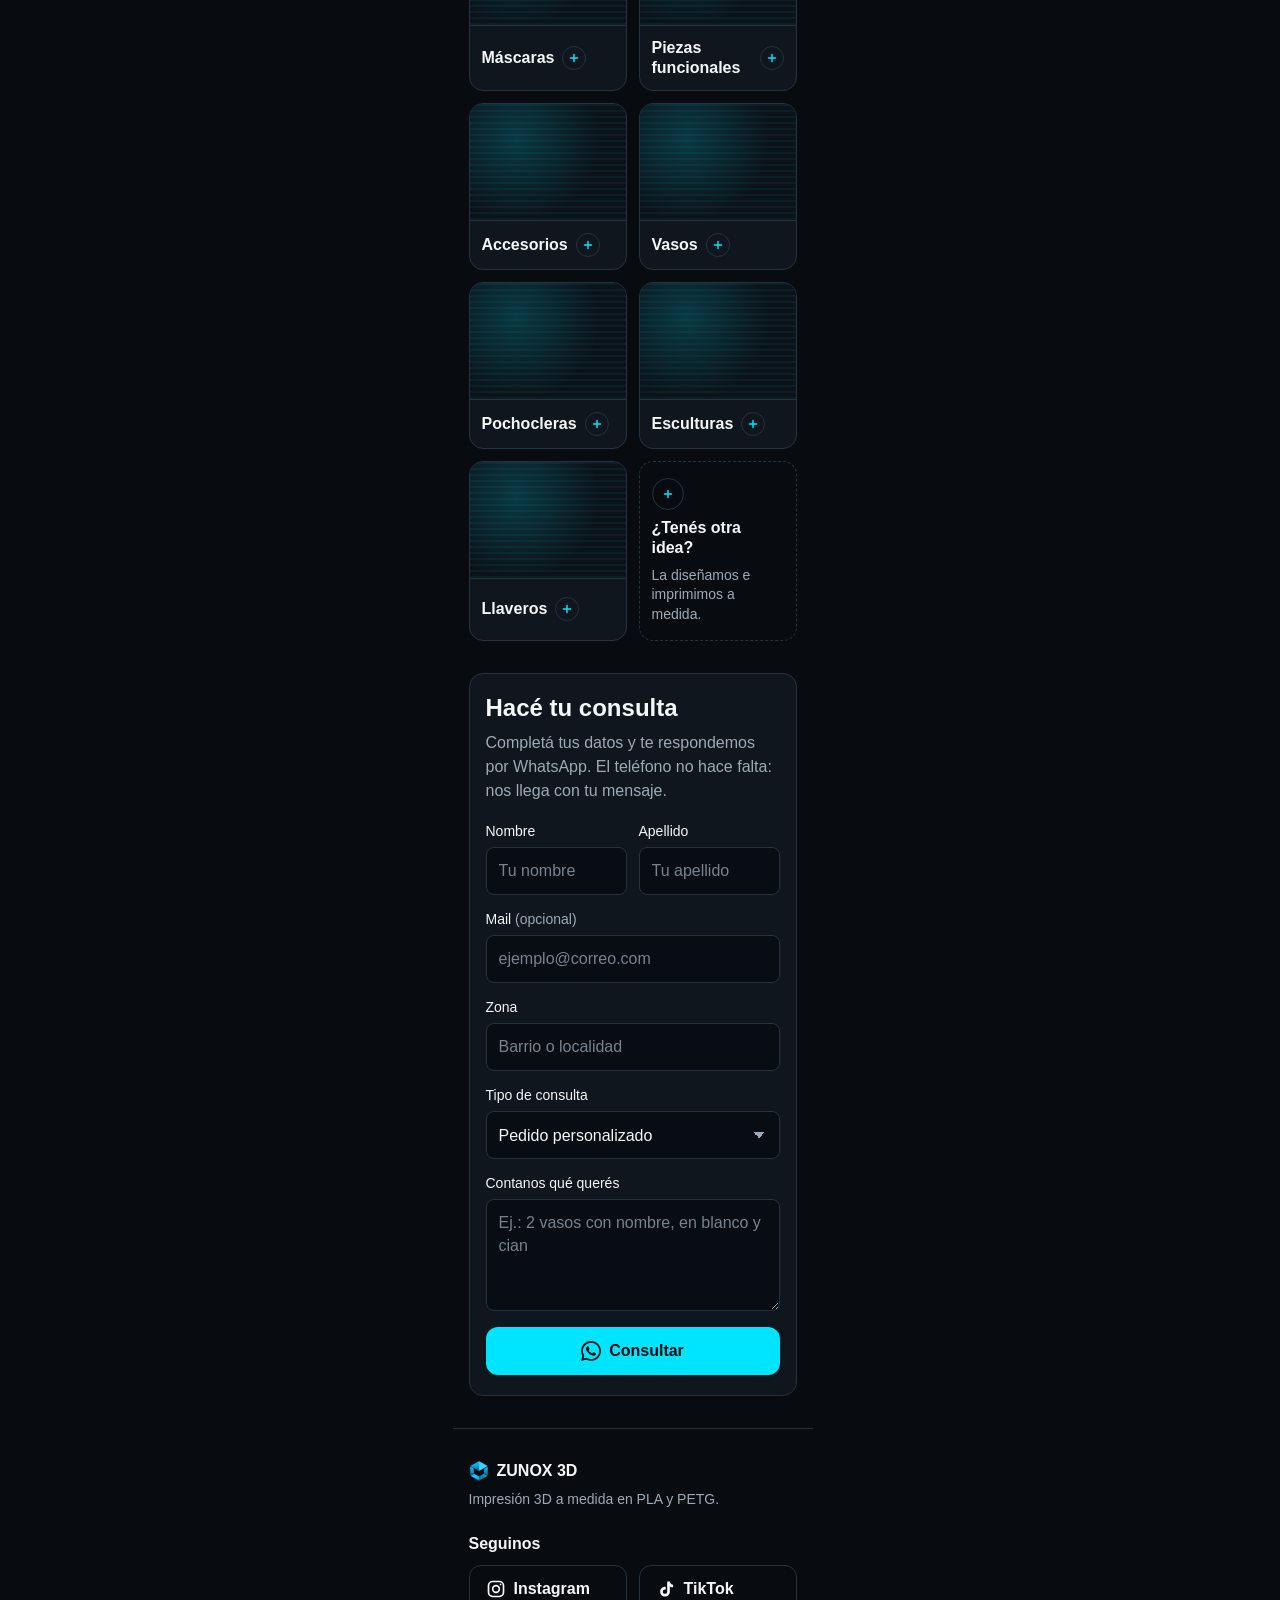
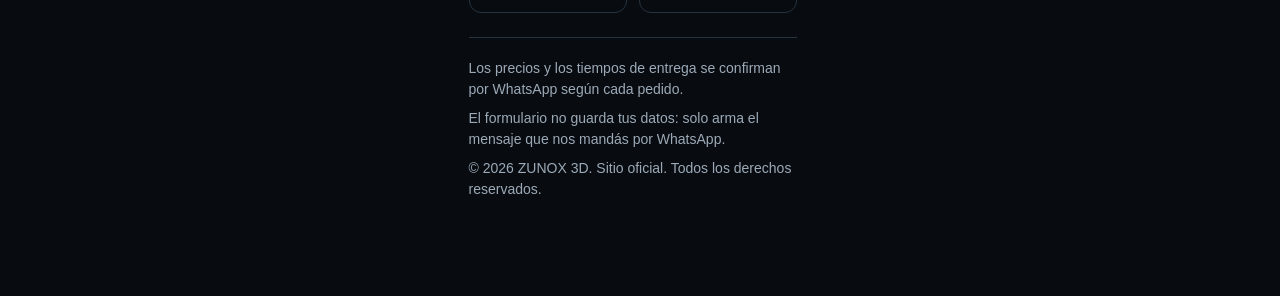
==== commit 44e29e74: "feat: Implement product subtotal and total calculation in admin panel - Added functionality to calcu" ====
--- a/frontend/index.html
+++ b/frontend/index.html
@@ -8,6 +8,7 @@
     <meta name="description" content="ZUNOX 3D: impresión 3D de vasos, máscaras, figuras y piezas a medida. Consultá por WhatsApp.">
     <link rel="icon" href="Iconos/logo.svg">
     <link rel="stylesheet" href="Css/index.css">
+    <script src="JavaScript/js-activo.js"></script>
 </head>
 
 <body>
@@ -36,16 +37,18 @@
     </header>
 
     <main>
-        <!-- Hero: impresora 3D imprimiendo el nombre -->
         <section id="inicio" class="seccion-hero">
-            <!-- Impresora 3D vista desde arriba e inclinada. Las capas las arma index.js;
-                 sin JS (o con "reducir movimiento") se ve el nombre ya impreso. -->
-            <div class="impresora" role="img" aria-label="Impresora 3D imprimiendo el nombre ZUNOX 3D">
-                <div class="escena">
+            <div class="impresora" role="group" aria-roledescription="impresora 3D interactiva"
+                aria-label="Impresora 3D imprimiendo ZUNOX 3D y el logo. Arrastrala o usá las flechas para girarla." tabindex="0">
+                <p class="pista-girar" aria-hidden="true">
+                    <svg viewBox="0 0 24 24"><path d="M4 12h16M4 12l4-4M4 12l4 4M20 12l-4-4M20 12l-4 4" /></svg>
+                    Arrastrá para girarla
+                </p>
+                <div class="escena" aria-hidden="true">
                     <div class="cama">
                         <div class="sombra-pieza"></div>
                         <div id="pieza-nombre" class="pieza">
-                            <span class="capa">ZUNOX 3D</span>
+                            <span class="capa wordmark">ZUNOX 3D</span>
                         </div>
                         <div id="pieza-logo" class="pieza"></div>
                         <div class="poste poste-izq"></div>
@@ -63,20 +66,30 @@
                         </div>
                     </div>
                 </div>
+
+                <!-- Color del filamento: las capas que faltan se imprimen en el color elegido -->
+                <div class="colores-filamento" role="group" aria-labelledby="txt-color-filamento">
+                    <p id="txt-color-filamento" class="colores-filamento-texto">Probá otro color de filamento</p>
+                    <div class="lista-filamentos">
+                        <button type="button" class="color-filamento color-cian" data-color="--filamento-cian" aria-pressed="true" aria-label="Cian"></button>
+                        <button type="button" class="color-filamento color-naranja" data-color="--filamento-naranja" aria-pressed="false" aria-label="Naranja"></button>
+                        <button type="button" class="color-filamento color-rojo" data-color="--filamento-rojo" aria-pressed="false" aria-label="Rojo"></button>
+                        <button type="button" class="color-filamento color-verde" data-color="--filamento-verde" aria-pressed="false" aria-label="Verde"></button>
+                        <button type="button" class="color-filamento color-violeta" data-color="--filamento-violeta" aria-pressed="false" aria-label="Violeta"></button>
+                        <button type="button" class="color-filamento color-blanco" data-color="--filamento-blanco" aria-pressed="false" aria-label="Blanco"></button>
+                    </div>
+                </div>
             </div>
 
-            <p class="etiqueta">IMPRESIÓN 3D</p>
             <h1 class="titulo-hero">Tus ideas, capa por capa.</h1>
-            <p class="texto-hero">Diseñamos e imprimimos piezas en 3D: vasos, máscaras, figuras y lo que se te ocurra, en el color y material que elijas.</p>
+            <p class="texto-hero">Imprimimos en 3D lo que imaginás, en el color que elijas.</p>
             <div class="acciones-hero">
                 <a href="#catalogo" class="btn-principal">Ver catálogo</a>
                 <a href="#contacto" class="btn-secundario">Hacer una consulta</a>
             </div>
         </section>
 
-        <!-- Nosotros (texto de ejemplo, reemplazar por el real) -->
         <section id="nosotros" class="tarjeta">
-            <p class="etiqueta">NOSOTROS</p>
             <h2>Quiénes somos</h2>
             <p class="texto">En ZUNOX 3D convertimos ideas en objetos reales. Trabajamos cada pedido a medida, desde el diseño hasta la última capa, cuidando los detalles y la terminación.</p>
 
@@ -111,17 +124,77 @@
             </ul>
         </section>
 
-        <!-- Catálogo de categorías (datos de ejemplo). Para poner una foto, reemplazar el div.tarjeta-imagen por
-             <img src="Imagenes/vasos.webp" class="tarjeta-imagen" alt="..." loading="lazy" width="320" height="200"> -->
+        <!-- Catálogo: un mosaico por categoría. Al tocarlo, su detalle se abre en el panel de abajo.
+             Para poner una foto, reemplazar el <span class="tarjeta-imagen"> del mosaico por
+             <img src="Imagenes/vasos.webp" class="tarjeta-imagen" alt="Vasos impresos en 3D" loading="lazy" width="400" height="300"> -->
         <section id="catalogo" class="seccion-catalogo">
-            <p class="etiqueta">CATÁLOGO</p>
             <h2>Lo que imprimimos</h2>
-            <p class="texto">Algunas de las categorías que hacemos. Si querés algo distinto, también lo hacemos a medida.</p>
-
-            <div class="lista-categorias">
-                <article class="tarjeta-categoria">
-                    <div class="tarjeta-imagen" aria-hidden="true"><span>Vasos</span></div>
-                    <div class="tarjeta-cuerpo">
+            <p class="texto">Tocá una categoría para ver el detalle y pedirla por WhatsApp.</p>
+
+            <ul class="lista-categorias">
+                <li class="mosaico" id="categoria-mascaras">
+                    <button type="button" class="mosaico-boton" aria-haspopup="dialog">
+                        <span class="tarjeta-imagen" aria-hidden="true"></span>
+                        <span class="mosaico-nombre">Máscaras <svg class="mosaico-icono" viewBox="0 0 24 24" aria-hidden="true"><path d="M12 6v12M6 12h12" /></svg></span>
+                    </button>
+                    <div class="mosaico-detalle">
+                        <h3>Máscaras</h3>
+                        <p class="texto">Máscaras para cosplay, decoración o eventos, listas para pintar o terminadas.</p>
+                        <p class="dato"><span>Filamento</span> PLA / PETG</p>
+                        <ul class="colores">
+                            <li><span class="circulo-arcoiris" aria-hidden="true"></span>Color a elección</li>
+                        </ul>
+                        <a class="btn-whatsapp" data-categoria="Máscaras" href="#" target="_blank" rel="noopener">
+                            <img src="Iconos/whatsapp-icon.svg" alt="">
+                            Lo quiero
+                        </a>
+                    </div>
+                </li>
+
+                <li class="mosaico" id="categoria-piezas-funcionales">
+                    <button type="button" class="mosaico-boton" aria-haspopup="dialog">
+                        <span class="tarjeta-imagen" aria-hidden="true"></span>
+                        <span class="mosaico-nombre">Piezas funcionales <svg class="mosaico-icono" viewBox="0 0 24 24" aria-hidden="true"><path d="M12 6v12M6 12h12" /></svg></span>
+                    </button>
+                    <div class="mosaico-detalle">
+                        <h3>Piezas funcionales</h3>
+                        <p class="texto">Repuestos, soportes y piezas a medida para tu casa, tu taller o tu proyecto.</p>
+                        <p class="dato"><span>Filamento</span> PLA / PETG</p>
+                        <ul class="colores">
+                            <li><span class="circulo-arcoiris" aria-hidden="true"></span>Color a elección</li>
+                        </ul>
+                        <a class="btn-whatsapp" data-categoria="Piezas funcionales" href="#" target="_blank" rel="noopener">
+                            <img src="Iconos/whatsapp-icon.svg" alt="">
+                            Lo quiero
+                        </a>
+                    </div>
+                </li>
+
+                <li class="mosaico" id="categoria-accesorios">
+                    <button type="button" class="mosaico-boton" aria-haspopup="dialog">
+                        <span class="tarjeta-imagen" aria-hidden="true"></span>
+                        <span class="mosaico-nombre">Accesorios <svg class="mosaico-icono" viewBox="0 0 24 24" aria-hidden="true"><path d="M12 6v12M6 12h12" /></svg></span>
+                    </button>
+                    <div class="mosaico-detalle">
+                        <h3>Accesorios</h3>
+                        <p class="texto">Accesorios para el día a día, con tu diseño, tu nombre o tu logo.</p>
+                        <p class="dato"><span>Filamento</span> PLA / PETG</p>
+                        <ul class="colores">
+                            <li><span class="circulo-arcoiris" aria-hidden="true"></span>Color a elección</li>
+                        </ul>
+                        <a class="btn-whatsapp" data-categoria="Accesorios" href="#" target="_blank" rel="noopener">
+                            <img src="Iconos/whatsapp-icon.svg" alt="">
+                            Lo quiero
+                        </a>
+                    </div>
+                </li>
+
+                <li class="mosaico" id="categoria-vasos">
+                    <button type="button" class="mosaico-boton" aria-haspopup="dialog">
+                        <span class="tarjeta-imagen" aria-hidden="true"></span>
+                        <span class="mosaico-nombre">Vasos <svg class="mosaico-icono" viewBox="0 0 24 24" aria-hidden="true"><path d="M12 6v12M6 12h12" /></svg></span>
+                    </button>
+                    <div class="mosaico-detalle">
                         <h3>Vasos</h3>
                         <p class="texto">Vasos y portalápices con diseños personalizados, nombres o logos.</p>
                         <p class="dato"><span>Filamento</span> PLA / PETG</p>
@@ -133,43 +206,52 @@
                             Lo quiero
                         </a>
                     </div>
-                </article>
-
-                <article class="tarjeta-categoria">
-                    <div class="tarjeta-imagen" aria-hidden="true"><span>Máscaras</span></div>
-                    <div class="tarjeta-cuerpo">
-                        <h3>Máscaras</h3>
-                        <p class="texto">Máscaras para cosplay, decoración o eventos, listas para pintar o terminadas.</p>
-                        <p class="dato"><span>Filamento</span> PLA</p>
-                        <ul class="colores">
-                            <li><span class="circulo-arcoiris" aria-hidden="true"></span>Color a elección</li>
-                        </ul>
-                        <a class="btn-whatsapp" data-categoria="Máscaras" href="#" target="_blank" rel="noopener">
-                            <img src="Iconos/whatsapp-icon.svg" alt="">
-                            Lo quiero
-                        </a>
-                    </div>
-                </article>
-
-                <article class="tarjeta-categoria">
-                    <div class="tarjeta-imagen" aria-hidden="true"><span>Figuras</span></div>
-                    <div class="tarjeta-cuerpo">
-                        <h3>Figuras</h3>
-                        <p class="texto">Figuras y personajes con buen nivel de detalle, en el tamaño que necesites.</p>
-                        <p class="dato"><span>Filamento</span> PLA</p>
-                        <ul class="colores">
-                            <li><span class="circulo-arcoiris" aria-hidden="true"></span>Color a elección</li>
-                        </ul>
-                        <a class="btn-whatsapp" data-categoria="Figuras" href="#" target="_blank" rel="noopener">
-                            <img src="Iconos/whatsapp-icon.svg" alt="">
-                            Lo quiero
-                        </a>
-                    </div>
-                </article>
-
-                <article class="tarjeta-categoria">
-                    <div class="tarjeta-imagen" aria-hidden="true"><span>Llaveros</span></div>
-                    <div class="tarjeta-cuerpo">
+                </li>
+
+                <li class="mosaico" id="categoria-pochocleras">
+                    <button type="button" class="mosaico-boton" aria-haspopup="dialog">
+                        <span class="tarjeta-imagen" aria-hidden="true"></span>
+                        <span class="mosaico-nombre">Pochocleras <svg class="mosaico-icono" viewBox="0 0 24 24" aria-hidden="true"><path d="M12 6v12M6 12h12" /></svg></span>
+                    </button>
+                    <div class="mosaico-detalle">
+                        <h3>Pochocleras</h3>
+                        <p class="texto">Pochocleras con formas y personajes para tus noches de película.</p>
+                        <p class="dato"><span>Filamento</span> PLA / PETG</p>
+                        <ul class="colores">
+                            <li><span class="circulo-arcoiris" aria-hidden="true"></span>Color a elección</li>
+                        </ul>
+                        <a class="btn-whatsapp" data-categoria="Pochocleras" href="#" target="_blank" rel="noopener">
+                            <img src="Iconos/whatsapp-icon.svg" alt="">
+                            Lo quiero
+                        </a>
+                    </div>
+                </li>
+
+                <li class="mosaico" id="categoria-esculturas">
+                    <button type="button" class="mosaico-boton" aria-haspopup="dialog">
+                        <span class="tarjeta-imagen" aria-hidden="true"></span>
+                        <span class="mosaico-nombre">Esculturas <svg class="mosaico-icono" viewBox="0 0 24 24" aria-hidden="true"><path d="M12 6v12M6 12h12" /></svg></span>
+                    </button>
+                    <div class="mosaico-detalle">
+                        <h3>Esculturas</h3>
+                        <p class="texto">Esculturas, figuras y personajes con buen nivel de detalle, en el tamaño que necesites.</p>
+                        <p class="dato"><span>Filamento</span> PLA / PETG</p>
+                        <ul class="colores">
+                            <li><span class="circulo-arcoiris" aria-hidden="true"></span>Color a elección</li>
+                        </ul>
+                        <a class="btn-whatsapp" data-categoria="Esculturas" href="#" target="_blank" rel="noopener">
+                            <img src="Iconos/whatsapp-icon.svg" alt="">
+                            Lo quiero
+                        </a>
+                    </div>
+                </li>
+
+                <li class="mosaico" id="categoria-llaveros">
+                    <button type="button" class="mosaico-boton" aria-haspopup="dialog">
+                        <span class="tarjeta-imagen" aria-hidden="true"></span>
+                        <span class="mosaico-nombre">Llaveros <svg class="mosaico-icono" viewBox="0 0 24 24" aria-hidden="true"><path d="M12 6v12M6 12h12" /></svg></span>
+                    </button>
+                    <div class="mosaico-detalle">
                         <h3>Llaveros</h3>
                         <p class="texto">Llaveros con nombres, logos o formas. Ideales para regalos y souvenirs.</p>
                         <p class="dato"><span>Filamento</span> PLA / PETG</p>
@@ -181,13 +263,28 @@
                             Lo quiero
                         </a>
                     </div>
-                </article>
+                </li>
+
+                <li class="mosaico mosaico-otra">
+                    <a href="#contacto" class="mosaico-boton mosaico-medida">
+                        <svg class="mosaico-icono" viewBox="0 0 24 24" aria-hidden="true"><path d="M12 6v12M6 12h12" /></svg>
+                        <strong>¿Tenés otra idea?</strong>
+                        <span>La diseñamos e imprimimos a medida.</span>
+                    </a>
+                </li>
+            </ul>
+        </section>
+
+        <dialog id="panel-categoria" class="panel-categoria" aria-labelledby="panel-titulo">
+            <div class="panel-cabecera">
+                <button type="button" class="btn-cerrar-panel" data-cerrar-panel aria-label="Cerrar">
+                    <svg viewBox="0 0 24 24" aria-hidden="true"><path d="M6 6l12 12M18 6 6 18" /></svg>
+                </button>
             </div>
-        </section>
-
-        <!-- Consulta: arma el mensaje y lo abre en WhatsApp -->
+            <div id="panel-cuerpo" class="panel-cuerpo"></div>
+        </dialog>
+
         <section id="contacto" class="tarjeta">
-            <p class="etiqueta">CONTACTO</p>
             <h2>Hacé tu consulta</h2>
             <p class="texto">Completá tus datos y te respondemos por WhatsApp. El teléfono no hace falta: nos llega con tu mensaje.</p>
 
@@ -236,14 +333,43 @@
     </main>
 
     <footer class="pie">
-        <div class="marca">
-            <img src="Iconos/logo.svg" class="logo" alt="">
-            <b>ZUNOX 3D</b>
+        <div>
+            <a href="#inicio" class="marca" aria-label="ZUNOX 3D, volver al inicio">
+                <img src="Iconos/logo.svg" class="logo" alt="">
+                <b>ZUNOX 3D</b>
+            </a>
+            <p class="pie-lema">Impresión 3D a medida en PLA y PETG.</p>
         </div>
-        <p>&copy; 2026 ZUNOX 3D</p>
+
+        <div>
+            <h2 class="pie-titulo">Seguinos</h2>
+            <!-- REEMPLAZAR: cambiar cada href="#" por el link del perfil. -->
+            <ul class="lista-redes">
+                <li>
+                    <a class="red" data-red="instagram" href="#" target="_blank" rel="noopener">
+                        <svg class="icono-trazo" viewBox="0 0 24 24" aria-hidden="true"><rect x="3" y="3" width="18" height="18" rx="5" /><circle cx="12" cy="12" r="4" /><path d="M17.5 6.5h.01" /></svg>
+                        Instagram
+                    </a>
+                </li>
+                <li>
+                    <a class="red" data-red="tiktok" href="#" target="_blank" rel="noopener">
+                        <svg class="icono-relleno" viewBox="0 0 24 24" aria-hidden="true"><path d="M16.6 3c.4 2.1 1.8 3.6 3.9 3.9v3.1c-1.4 0-2.8-.4-3.9-1.1v6.3c0 3.3-2.6 5.8-5.8 5.8S5 18.4 5 15.2s2.6-5.8 5.8-5.8c.3 0 .6 0 .9.1v3.2a2.7 2.7 0 0 0-.9-.1 2.6 2.6 0 1 0 2.6 2.6V3h3.2Z" /></svg>
+                        TikTok
+                    </a>
+                </li>
+            </ul>
+        </div>
+
+        <div class="legal">
+            <p>Los precios y los tiempos de entrega se confirman por WhatsApp según cada pedido.</p>
+            <p>El formulario no guarda tus datos: solo arma el mensaje que nos mandás por WhatsApp.</p>
+            <p>&copy; 2026 ZUNOX 3D. Sitio oficial. Todos los derechos reservados.</p>
+            <!-- AUTORÍA: cuando esté definido, descomentar y completar.
+            <p>Sitio de NOMBRE DEL TITULAR. Desarrollado por NOMBRES.</p>
+            -->
+        </div>
     </footer>
 
-    <!-- Botón flotante de WhatsApp: aparece al hacer scroll -->
     <a id="btn-whatsapp-flotante" class="btn-whatsapp-flotante" href="#" target="_blank" rel="noopener" aria-label="Escribinos por WhatsApp">
         <img src="Iconos/whatsapp-icon.svg" alt="">
     </a>
--- a/frontend/Css/index.css
+++ b/frontend/Css/index.css
@@ -1,3 +1,11 @@
+/* Hallmark · shape: kept · genre: editorial · theme: brand · redesign: full · hero: kept (the printer printing the name) · nav: kept (wordmark and quick menu) · footer: mast with socials and the legal lines · signature: the printer animation, kept as the client liked it
+ * axes: dark/grotesk-sans/chromatic-cyan · posture: one cyan signal on near-black · contrast: pass · fold: pass · v2.0.0 */
+/* Hallmark · pre-emit critique: P4 H4 E4 S4 R4 V3 · weakest: V, the page keeps its own order and brand on purpose; the catalog moved from a 3,200px card stack to a tile grid with a panel */
+/* Nota: Hallmark marca 2a en .circulo-arcoiris y no admite excepción. Se deja igual a pedido del cliente:
+   el círculo de 18px dice "cualquier color", no es decoración. Es una falla conocida y aceptada. */
+/* Hallmark · dismissed 3 · the border-left on .tubo draws the filament tube of the printer, not a card stripe */
+/* Hallmark · dropped "IMPRESIÓN 3D", "NOSOTROS", "CATÁLOGO", "CONTACTO" · 54 names the eyebrows; each heading already says it */
+
 /* Landing pública (index.html). Por ahora solo formato celular. */
 
 :root {
@@ -29,6 +37,65 @@
     --radius-text: 8px;
 }
 
+/* Tokens agregados para esta página. No cambian los de arriba: son los mismos
+   valores que antes estaban escritos sueltos en cada regla. */
+:root {
+    --fuente: Arial, Helvetica, sans-serif;
+
+    /* Impresora 3D del hero */
+    --impresora-fondo-alto: #0A1118;
+    --impresora-fondo-bajo: #070B10;
+    --impresora-brillo: rgba(0, 229, 255, 0.10);
+    --cama: #111A23;
+    --cama-borde: #34495C;
+    --cama-reflejo: rgba(255, 255, 255, 0.06);
+    --cama-reflejo-suave: rgba(255, 255, 255, 0.03);
+    --cama-grilla: rgba(0, 229, 255, 0.06);
+    --cama-marco: rgba(8, 12, 17, 0.55);
+    --cama-canto-alto: #3E556A;
+    --cama-canto-bajo: #1C2833;
+    --sombra-pieza: rgba(0, 0, 0, 0.55);
+    --pieza-terminada: #A6F7FF;
+    --metal-oscuro: #22313F;
+    --metal-medio: #4A6378;
+    --metal-sombra: #2A3B4B;
+    --metal-base: #26364A;
+    --metal-claro: #6A8297;
+    --metal-barra: #34485B;
+    --soporte: #2B3B4A;
+    --cabezal-alto: #2E4050;
+    --cabezal-bajo: #1A2530;
+    --aspa-oscura: #12202B;
+    --aspa-clara: #3A5163;
+    --boquilla-alta: #B7C2CC;
+    --boquilla-baja: #8A6A3A;
+    --boquilla-caliente: #FFB35C;
+    --filamento: rgba(220, 235, 245, 0.35);
+
+    /* Círculo "Color a elección" */
+    --arcoiris-1: #FF3B3B;
+    --arcoiris-2: #FF9F1C;
+    --arcoiris-3: #FFE23B;
+    --arcoiris-4: #3BD16F;
+    --arcoiris-5: #00E5FF;
+    --arcoiris-6: #3B6BFF;
+    --arcoiris-7: #B23BFF;
+    --arcoiris-8: #FF3BA7;
+    --arcoiris-borde: rgba(255, 255, 255, 0.25);
+
+    /* Colores de filamento que se pueden probar en la impresora del hero */
+    --filamento-cian: var(--text_main);
+    --filamento-naranja: var(--arcoiris-2);
+    --filamento-rojo: var(--arcoiris-1);
+    --filamento-verde: var(--arcoiris-4);
+    --filamento-violeta: var(--arcoiris-7);
+    --filamento-blanco: var(--primary_hover);
+
+    /* Sombras y velos */
+    --sombra-flotante: rgba(0, 0, 0, 0.5);
+    --velo-panel: rgba(8, 11, 16, 0.75);
+}
+
 * {
     box-sizing: border-box;
     margin: 0;
@@ -37,17 +104,24 @@
 
 html {
     scroll-behavior: smooth;
+    overflow-x: clip;
+    scrollbar-gutter: stable;
 }
 
 body {
-    font-family: Arial, Helvetica, sans-serif;
+    font-family: var(--fuente);
     background-color: var(--bg_primary);
     color: var(--primary_hover);
     min-height: 100vh;
     width: 100%;
     max-width: 360px;
     margin: 0 auto;
-    overflow-x: hidden;
+    overflow-x: clip;
+}
+
+/* Con el panel abierto, la página de atrás no se desplaza */
+html:has(.panel-categoria[open]) {
+    overflow-y: clip;
 }
 
 img {
@@ -59,6 +133,14 @@
     color: inherit;
 }
 
+h1,
+h2,
+h3 {
+    overflow-wrap: break-word;
+    min-width: 0;
+    text-wrap: balance;
+}
+
 :focus-visible {
     outline: 2px solid var(--text_main);
     outline-offset: 2px;
@@ -69,7 +151,7 @@
     left: 8px;
     top: -60px;
     z-index: 30;
-    padding: 10px 14px;
+    padding: 12px 16px;
     border-radius: var(--radius-text);
     background-color: var(--text_main);
     color: var(--bg_primary);
@@ -91,9 +173,8 @@
     justify-content: space-between;
     align-items: center;
     height: 60px;
-    padding: 0 10px;
-    background-color: rgba(16, 22, 30, 0.92);
-    backdrop-filter: blur(8px);
+    padding: 0 12px;
+    background-color: var(--bg_card);
     border-bottom: 1px solid var(--primary);
 }
 
@@ -121,12 +202,13 @@
     justify-content: center;
     align-items: center;
     border: 1px solid var(--primary);
-    border-radius: 10px;
+    border-radius: 12px;
     background: none;
     cursor: pointer;
     transition: border-color 0.2s;
 }
 
+.btn-hamburguesa:hover,
 .btn-hamburguesa[aria-expanded="true"] {
     border-color: var(--text_main);
 }
@@ -165,13 +247,13 @@
     z-index: 10;
     display: flex;
     flex-direction: column;
-    gap: 2px;
+    gap: 4px;
     min-width: 200px;
-    padding: 6px;
+    padding: 8px;
     background-color: var(--bg_card);
+    color: var(--primary_hover);
     border: 1px solid var(--primary);
-    border-radius: 10px;
-    box-shadow: 0 10px 25px rgba(0, 0, 0, 0.45);
+    border-radius: 12px;
 }
 
 .panel-menu[hidden] {
@@ -183,9 +265,9 @@
     align-items: center;
     min-height: 44px;
     padding: 0 12px;
-    border-radius: 6px;
-    color: var(--primary_hover);
-    font-size: 15px;
+    border-radius: 8px;
+    color: var(--primary_hover);
+    font-size: 16px;
     text-decoration: none;
     transition: background-color 0.2s;
 }
@@ -193,7 +275,6 @@
 .item-menu:hover,
 .item-menu:focus-visible {
     background-color: var(--primary);
-    outline: none;
 }
 
 /* ===== Estructura y textos ===== */
@@ -205,8 +286,8 @@
 }
 
 section {
-    margin: 14px;
-    scroll-margin-top: 74px;
+    margin: 16px;
+    scroll-margin-top: 76px;
 }
 
 .tarjeta {
@@ -216,16 +297,10 @@
     background-color: var(--bg_card);
 }
 
-.etiqueta {
-    font-size: 11px;
-    font-weight: 700;
-    letter-spacing: 1.5px;
-    color: var(--text_main);
-}
-
 h2 {
-    margin: 6px 0 8px 0;
-    font-size: 22px;
+    margin-bottom: 8px;
+    font-size: 24px;
+    line-height: 1.2;
     font-weight: 700;
     color: var(--primary_hover);
 }
@@ -237,8 +312,8 @@
 }
 
 .texto {
-    font-size: 14px;
-    line-height: 1.55;
+    font-size: 16px;
+    line-height: 1.5;
     color: var(--header_bg);
 }
 
@@ -251,11 +326,12 @@
     align-items: center;
     gap: 8px;
     width: 100%;
-    height: 46px;
-    border-radius: 10px;
+    height: 48px;
+    border-radius: 12px;
     font-family: inherit;
-    font-size: 15px;
+    font-size: 16px;
     font-weight: 600;
+    white-space: nowrap;
     text-decoration: none;
     cursor: pointer;
     transition: opacity 0.2s, transform 0.1s, border-color 0.2s;
@@ -286,27 +362,210 @@
     transform: scale(0.98);
 }
 
+.btn-principal:disabled,
+.btn-secundario:disabled {
+    opacity: 0.5;
+    cursor: not-allowed;
+    transform: none;
+}
+
 /* ===== Hero ===== */
 
 /* Ocupa toda la pantalla del celular (menos el header), así "Quiénes somos" aparece recién al bajar */
 .seccion-hero {
     display: flex;
     flex-direction: column;
-    min-height: calc(100svh - 78px);
-    margin-top: 18px;
+    min-height: calc(100svh - 80px);
+    margin-top: 16px;
+}
+
+/* Ángulos de la cámara. Registrados con @property para que puedan transicionar
+   (volver suave al soltar) y animarse (el vaivén en reposo). */
+@property --girar {
+    syntax: "<angle>";
+    inherits: true;
+    initial-value: 0deg;
+}
+
+@property --inclinar {
+    syntax: "<angle>";
+    inherits: true;
+    initial-value: 0deg;
+}
+
+@property --vaiven {
+    syntax: "<angle>";
+    inherits: true;
+    initial-value: 0deg;
 }
 
 .impresora {
+    --color-filamento: var(--filamento-cian);
+    position: relative;
     flex: 1;
     display: flex;
-    min-height: 330px;
-    margin: 0 -14px 18px -14px;
+    min-height: 390px;
+    margin: 0 -16px 20px -16px;
+    touch-action: pan-y;
+    cursor: grab;
+    user-select: none;
+    -webkit-user-select: none;
+    transition: --girar 0.9s cubic-bezier(0.2, 0.8, 0.2, 1), --inclinar 0.9s cubic-bezier(0.2, 0.8, 0.2, 1);
+    animation: vaiven 10s ease-in-out infinite alternate;
     border-top: 1px solid var(--primary);
     border-bottom: 1px solid var(--primary);
     background:
-        radial-gradient(ellipse at 50% 45%, rgba(0, 229, 255, 0.10), transparent 60%),
-        linear-gradient(180deg, #0A1118, var(--bg_card_secondary) 55%, #070B10);
+        radial-gradient(ellipse at 50% 45%, var(--impresora-brillo), transparent 60%),
+        linear-gradient(180deg, var(--impresora-fondo-alto), var(--bg_card_secondary) 55%, var(--impresora-fondo-bajo));
     overflow: hidden;
+}
+
+/* Mientras se arrastra: sin transición (sigue al dedo) y sin vaivén */
+.impresora.arrastrando {
+    cursor: grabbing;
+    transition: none;
+    animation-play-state: paused;
+}
+
+.impresora.pausada {
+    animation-play-state: paused;
+}
+
+.impresora:focus-visible {
+    outline-offset: -4px;
+}
+
+@keyframes vaiven {
+    from {
+        --vaiven: -7deg;
+    }
+
+    to {
+        --vaiven: 7deg;
+    }
+}
+
+/* Pista de que se puede girar; se va después del primer arrastre */
+.pista-girar {
+    position: absolute;
+    top: 12px;
+    left: 16px;
+    z-index: 1;
+    display: none;
+    align-items: center;
+    gap: 8px;
+    font-size: 14px;
+    color: var(--header_bg);
+    pointer-events: none;
+    transition: opacity 0.4s ease;
+}
+
+.js .pista-girar {
+    display: flex;
+}
+
+.pista-girar svg {
+    width: 18px;
+    height: 18px;
+    fill: none;
+    stroke: var(--text_main);
+    stroke-width: 2;
+    stroke-linecap: round;
+    stroke-linejoin: round;
+}
+
+.impresora.girada .pista-girar {
+    opacity: 0;
+}
+
+/* Fila de colores de filamento, abajo de la escena */
+.colores-filamento {
+    position: absolute;
+    left: 0;
+    right: 0;
+    bottom: 12px;
+    z-index: 1;
+    display: none;
+    flex-direction: column;
+    align-items: center;
+    gap: 4px;
+    cursor: default;
+}
+
+.js .colores-filamento {
+    display: flex;
+}
+
+.colores-filamento-texto {
+    font-size: 14px;
+    color: var(--header_bg);
+}
+
+.lista-filamentos {
+    display: flex;
+}
+
+.color-filamento {
+    --muestra: var(--filamento-cian);
+    width: 44px;
+    height: 44px;
+    display: flex;
+    justify-content: center;
+    align-items: center;
+    border: none;
+    border-radius: 50%;
+    background: none;
+    cursor: pointer;
+}
+
+.color-filamento::before {
+    content: "";
+    width: 24px;
+    height: 24px;
+    border-radius: 50%;
+    background-color: var(--muestra);
+    box-shadow: 0 0 0 1px var(--arcoiris-borde);
+    transition: transform 0.15s ease, box-shadow 0.15s ease;
+}
+
+.color-filamento:hover::before {
+    transform: scale(1.12);
+}
+
+.color-filamento:active::before {
+    transform: scale(0.92);
+}
+
+.color-filamento[aria-pressed="true"]::before {
+    box-shadow: 0 0 0 2px var(--bg_card_secondary), 0 0 0 4px var(--muestra);
+}
+
+.color-filamento:focus-visible {
+    outline-offset: -2px;
+}
+
+.color-cian {
+    --muestra: var(--filamento-cian);
+}
+
+.color-naranja {
+    --muestra: var(--filamento-naranja);
+}
+
+.color-rojo {
+    --muestra: var(--filamento-rojo);
+}
+
+.color-verde {
+    --muestra: var(--filamento-verde);
+}
+
+.color-violeta {
+    --muestra: var(--filamento-violeta);
+}
+
+.color-blanco {
+    --muestra: var(--filamento-blanco);
 }
 
 /* La cámara: mira la cama desde arriba y en diagonal */
@@ -325,16 +584,17 @@
     width: 300px;
     height: 190px;
     transform-style: preserve-3d;
-    transform: translateY(26px) rotateX(57deg) rotateZ(-15deg);
-    border: 1px solid #34495C;
+    /* La posición original más lo que gira el usuario y el vaivén en reposo */
+    transform: translateY(26px) rotateX(calc(57deg + var(--inclinar))) rotateZ(calc(-15deg + var(--girar) + var(--vaiven)));
+    border: 1px solid var(--cama-borde);
     border-radius: 8px;
-    background-color: #111A23;
+    background-color: var(--cama);
     background-image:
-        linear-gradient(115deg, rgba(255, 255, 255, 0.06), transparent 40%, rgba(255, 255, 255, 0.03) 70%, transparent),
-        linear-gradient(rgba(0, 229, 255, 0.06) 1px, transparent 1px),
-        linear-gradient(90deg, rgba(0, 229, 255, 0.06) 1px, transparent 1px);
+        linear-gradient(115deg, var(--cama-reflejo), transparent 40%, var(--cama-reflejo-suave) 70%, transparent),
+        linear-gradient(var(--cama-grilla) 1px, transparent 1px),
+        linear-gradient(90deg, var(--cama-grilla) 1px, transparent 1px);
     background-size: 100% 100%, 15px 15px, 15px 15px;
-    box-shadow: inset 0 0 0 6px rgba(8, 12, 17, 0.55);
+    box-shadow: inset 0 0 0 6px var(--cama-marco);
 }
 
 /* Canto de adelante de la cama (baja hacia el eje Z negativo) */
@@ -346,7 +606,7 @@
     bottom: 0;
     height: 8px;
     border-radius: 0 0 6px 6px;
-    background: linear-gradient(180deg, #3E556A, #1C2833);
+    background: linear-gradient(180deg, var(--cama-canto-alto), var(--cama-canto-bajo));
     transform-origin: bottom center;
     transform: rotateX(90deg);
 }
@@ -359,7 +619,7 @@
     top: 30%;
     bottom: 22%;
     border-radius: 50%;
-    background: radial-gradient(closest-side, rgba(0, 0, 0, 0.55), transparent);
+    background: radial-gradient(closest-side, var(--sombra-pieza), transparent);
     transform: translate(10px, 6px);
 }
 
@@ -380,7 +640,7 @@
     letter-spacing: 1px;
     line-height: 1;
     white-space: nowrap;
-    color: #A6F7FF;
+    color: var(--pieza-terminada);
     transform: translateZ(calc(var(--i, 23) * 1.2px));
     backface-visibility: hidden;
 }
@@ -397,7 +657,7 @@
     width: 9px;
     height: 150px;
     border-radius: 3px;
-    background: linear-gradient(90deg, #22313F, #4A6378 45%, #2A3B4B);
+    background: linear-gradient(90deg, var(--metal-oscuro), var(--metal-medio) 45%, var(--metal-sombra));
     transform-origin: bottom center;
     transform: rotateX(-90deg);
 }
@@ -417,7 +677,7 @@
     bottom: calc(50% + 21px);
     height: 9px;
     border-radius: 3px;
-    background: linear-gradient(180deg, #4A6378, #26364A);
+    background: linear-gradient(180deg, var(--metal-medio), var(--metal-base));
     transform: translateZ(150px);
 }
 
@@ -439,7 +699,7 @@
     bottom: 26px;
     height: 8px;
     border-radius: 3px;
-    background: linear-gradient(180deg, #6A8297, #34485B);
+    background: linear-gradient(180deg, var(--metal-claro), var(--metal-barra));
     transform-origin: bottom center;
     transform: translateY(-24px) rotateX(-90deg);
 }
@@ -462,7 +722,7 @@
     bottom: 0;
     width: 16px;
     height: 24px;
-    background-color: #2B3B4A;
+    background-color: var(--soporte);
     transform: translateZ(30px);
 }
 
@@ -482,10 +742,10 @@
     position: absolute;
     inset: 0 0 10px 0;
     border-radius: 5px 5px 3px 3px;
-    border: 1px solid #3E556A;
+    border: 1px solid var(--cama-canto-alto);
     background:
         linear-gradient(var(--text_main), var(--text_main)) 4px 4px / 8px 2px no-repeat,
-        linear-gradient(180deg, #2E4050, #1A2530);
+        linear-gradient(180deg, var(--cabezal-alto), var(--cabezal-bajo));
 }
 
 .ventilador {
@@ -495,8 +755,8 @@
     width: 18px;
     height: 18px;
     border-radius: 50%;
-    border: 1px solid #4A6378;
-    background: repeating-conic-gradient(#12202B 0 30deg, #3A5163 30deg 60deg);
+    border: 1px solid var(--metal-medio);
+    background: repeating-conic-gradient(var(--aspa-oscura) 0 30deg, var(--aspa-clara) 30deg 60deg);
     animation: girar 0.4s linear infinite;
 }
 
@@ -507,7 +767,7 @@
     bottom: 0;
     width: 12px;
     height: 10px;
-    background: linear-gradient(180deg, #B7C2CC, #8A6A3A);
+    background: linear-gradient(180deg, var(--boquilla-alta), var(--boquilla-baja));
     clip-path: polygon(0 0, 100% 0, 65% 100%, 35% 100%);
 }
 
@@ -519,7 +779,7 @@
     width: 4px;
     height: 3px;
     border-radius: 50%;
-    background-color: #FFB35C;
+    background-color: var(--boquilla-caliente);
 }
 
 /* Tubo del filamento que sale del cabezal hacia arriba */
@@ -529,8 +789,9 @@
     bottom: 34px;
     width: 46px;
     height: 70px;
-    border-top: 3px solid rgba(220, 235, 245, 0.35);
-    border-left: 3px solid rgba(220, 235, 245, 0.35);
+    /* Tubo translúcido con el filamento del color elegido adentro */
+    border-top: 3px solid color-mix(in srgb, var(--color-filamento) 55%, var(--filamento));
+    border-left: 3px solid color-mix(in srgb, var(--color-filamento) 55%, var(--filamento));
     border-top-left-radius: 46px;
     transform-origin: bottom left;
     transform: rotateX(-90deg);
@@ -547,24 +808,24 @@
 }
 
 .titulo-hero {
-    margin: 8px 0 10px 0;
-    font-size: 28px;
-    line-height: 1.2;
+    margin-bottom: 12px;
+    font-size: 32px;
+    line-height: 1.15;
     font-weight: 700;
     color: var(--primary_hover);
 }
 
 .texto-hero {
     margin-bottom: 20px;
-    font-size: 15px;
-    line-height: 1.55;
+    font-size: 16px;
+    line-height: 1.5;
     color: var(--header_bg);
 }
 
 .acciones-hero {
     display: flex;
     flex-direction: column;
-    gap: 10px;
+    gap: 12px;
 }
 
 /* ===== Nosotros ===== */
@@ -573,8 +834,8 @@
     list-style: none;
     display: flex;
     flex-direction: column;
-    gap: 14px;
-    margin-top: 18px;
+    gap: 16px;
+    margin-top: 20px;
 }
 
 .lista-destacados li {
@@ -583,8 +844,8 @@
 }
 
 .lista-destacados p {
-    margin-top: 3px;
-    font-size: 13px;
+    margin-top: 4px;
+    font-size: 14px;
     line-height: 1.5;
     color: var(--header_bg);
 }
@@ -596,9 +857,9 @@
     display: flex;
     justify-content: center;
     align-items: center;
-    border: 1px solid rgba(0, 229, 255, 0.3);
-    border-radius: 10px;
-    background-color: rgba(0, 229, 255, 0.08);
+    border: 1px solid color-mix(in srgb, var(--text_main) 30%, transparent);
+    border-radius: 12px;
+    background-color: color-mix(in srgb, var(--text_main) 8%, transparent);
 }
 
 .icono-destacado svg {
@@ -611,59 +872,244 @@
     stroke-linejoin: round;
 }
 
-/* ===== Catálogo ===== */
+/* ===== Catálogo: mosaicos ===== */
 
 .lista-categorias {
+    list-style: none;
+    display: grid;
+    grid-template-columns: repeat(2, minmax(0, 1fr));
+    gap: 12px;
+    margin-top: 20px;
+}
+
+.mosaico {
     display: flex;
     flex-direction: column;
-    gap: 14px;
-    margin-top: 16px;
-}
-
-.tarjeta-categoria {
+    min-width: 0;
     overflow: hidden;
     border: 1px solid var(--primary);
     border-radius: var(--radius);
     background-color: var(--bg_card);
-}
-
-/* Placeholder hasta tener fotos. Si se usa <img class="tarjeta-imagen">, ocupa el mismo lugar. */
+    transition: border-color 0.2s, transform 0.1s;
+}
+
+.mosaico:hover,
+.mosaico:has(:focus-visible) {
+    border-color: var(--text_main);
+}
+
+.mosaico:active {
+    transform: scale(0.98);
+}
+
+.mosaico-boton {
+    display: flex;
+    flex: 1;
+    flex-direction: column;
+    width: 100%;
+    padding: 0;
+    border: none;
+    background: none;
+    color: inherit;
+    font: inherit;
+    text-align: left;
+    cursor: pointer;
+}
+
+.mosaico-boton:focus-visible {
+    outline: none;
+}
+
+/* Lugar de la foto. Para poner una foto, reemplazar el div.tarjeta-imagen por
+   <img src="Imagenes/vasos.webp" class="tarjeta-imagen" alt="..." loading="lazy" width="400" height="300"> */
 .tarjeta-imagen {
-    display: flex;
-    justify-content: center;
-    align-items: center;
+    display: block;
     width: 100%;
     height: auto;
-    aspect-ratio: 16 / 10;
+    aspect-ratio: 4 / 3;
     object-fit: cover;
     background:
-        repeating-linear-gradient(0deg, rgba(0, 229, 255, 0.06) 0 2px, transparent 2px 6px),
-        radial-gradient(circle at 30% 30%, rgba(0, 229, 255, 0.18), transparent 60%),
+        repeating-linear-gradient(0deg, var(--cama-grilla) 0 2px, transparent 2px 6px),
+        radial-gradient(circle at 30% 30%, color-mix(in srgb, var(--text_main) 18%, transparent), transparent 60%),
         var(--bg_card_secondary);
     border-bottom: 1px solid var(--primary);
 }
 
-.tarjeta-imagen span {
-    font-size: 26px;
+.mosaico-nombre {
+    display: flex;
+    flex: 1;
+    justify-content: space-between;
+    align-items: center;
+    gap: 8px;
+    padding: 12px;
+    font-size: 16px;
     font-weight: 700;
-    letter-spacing: 1px;
-    color: rgba(0, 229, 255, 0.35);
-}
-
-.tarjeta-cuerpo {
+    line-height: 1.25;
+    color: var(--primary_hover);
+}
+
+.mosaico-icono {
+    flex: 0 0 24px;
+    width: 24px;
+    height: 24px;
+    padding: 4px;
+    border: 1px solid var(--primary);
+    border-radius: 50%;
+    fill: none;
+    stroke: var(--text_main);
+    stroke-width: 2.5;
+    stroke-linecap: round;
+}
+
+/* El detalle vive dentro de cada mosaico. Con JavaScript se muestra en el panel;
+   sin JavaScript queda visible debajo del nombre. */
+.mosaico-detalle {
     display: flex;
     flex-direction: column;
-    gap: 10px;
-    padding: 16px;
-}
+    gap: 12px;
+    padding: 0 12px 12px 12px;
+}
+
+.js .mosaico-detalle {
+    display: none;
+}
+
+/* Mosaico 8: pedido a medida */
+.mosaico-otra {
+    border-style: dashed;
+    background-color: var(--bg_primary);
+}
+
+.mosaico-medida {
+    justify-content: center;
+    gap: 8px;
+    padding: 16px 12px;
+    text-decoration: none;
+}
+
+.mosaico-medida .mosaico-icono {
+    width: 32px;
+    height: 32px;
+    flex-basis: 32px;
+    padding: 8px;
+}
+
+.mosaico-medida strong {
+    font-size: 16px;
+    line-height: 1.25;
+    color: var(--primary_hover);
+}
+
+.mosaico-medida span {
+    font-size: 14px;
+    line-height: 1.4;
+    color: var(--header_bg);
+}
+
+/* ===== Catálogo: panel de cada categoría ===== */
+
+.panel-categoria {
+    position: fixed;
+    inset: auto 0 0 0;
+    width: 100%;
+    max-width: 360px;
+    margin: auto auto 0 auto;
+    padding: 0;
+    overflow: hidden;
+    border: 1px solid var(--primary);
+    border-bottom: none;
+    border-radius: var(--radius) var(--radius) 0 0;
+    background-color: var(--bg_card);
+    color: var(--primary_hover);
+    transform: translateY(0);
+    opacity: 1;
+    transition: transform 0.3s ease, opacity 0.3s ease, overlay 0.3s allow-discrete, display 0.3s allow-discrete;
+}
+
+.panel-categoria:not([open]) {
+    transform: translateY(100%);
+    opacity: 0;
+}
+
+@starting-style {
+    .panel-categoria[open] {
+        transform: translateY(100%);
+        opacity: 0;
+    }
+}
+
+.panel-categoria::backdrop {
+    background-color: var(--velo-panel);
+}
+
+/* La X queda fija arriba a la derecha; lo que se desplaza es el cuerpo del panel */
+.panel-cabecera {
+    position: absolute;
+    top: 8px;
+    right: 8px;
+    z-index: 1;
+}
+
+.btn-cerrar-panel {
+    width: 44px;
+    height: 44px;
+    display: flex;
+    justify-content: center;
+    align-items: center;
+    border: 1px solid var(--primary);
+    border-radius: 50%;
+    background-color: var(--bg_card);
+    color: var(--primary_hover);
+    cursor: pointer;
+    transition: border-color 0.2s;
+}
+
+.btn-cerrar-panel:hover {
+    border-color: var(--text_main);
+}
+
+.btn-cerrar-panel svg {
+    width: 20px;
+    height: 20px;
+    fill: none;
+    stroke: var(--primary_hover);
+    stroke-width: 2;
+    stroke-linecap: round;
+}
+
+.panel-cuerpo {
+    display: flex;
+    flex-direction: column;
+    gap: 12px;
+    max-height: 88svh;
+    overflow-y: auto;
+    overscroll-behavior: contain;
+    padding-bottom: calc(20px + env(safe-area-inset-bottom));
+}
+
+.panel-cuerpo .tarjeta-imagen {
+    border-radius: var(--radius) var(--radius) 0 0;
+}
+
+.panel-cuerpo > :not(.tarjeta-imagen) {
+    margin: 0 16px;
+}
+
+.panel-cuerpo h3 {
+    margin-top: 4px;
+    font-size: 24px;
+    line-height: 1.2;
+}
+
+/* ===== Datos de la categoría ===== */
 
 .dato {
-    font-size: 13px;
+    font-size: 14px;
     color: var(--primary_hover);
 }
 
 .dato span {
-    margin-right: 6px;
+    margin-right: 8px;
     color: var(--header_bg);
 }
 
@@ -671,51 +1117,52 @@
     list-style: none;
     display: flex;
     flex-wrap: wrap;
-    gap: 6px;
+    gap: 8px;
 }
 
 .colores li {
     display: flex;
     align-items: center;
-    gap: 6px;
-    padding: 4px 10px 4px 6px;
+    gap: 8px;
+    padding: 4px 12px 4px 4px;
     border: 1px solid var(--primary);
     border-radius: 999px;
-    font-size: 12px;
+    font-size: 14px;
     font-weight: 700;
     color: var(--primary_hover);
 }
 
-/* Círculo lleno con todo el arcoíris: el color lo elige el cliente */
+/* Círculo lleno con todo el arcoíris: el color lo elige el cliente.
+   El aro va por fuera con box-shadow, así el degradado no se ensucia en el borde. */
 .circulo-arcoiris {
-    flex: 0 0 14px;
-    width: 14px;
-    height: 14px;
+    flex: 0 0 18px;
+    width: 18px;
+    height: 18px;
     border-radius: 50%;
-    border: 1px solid rgba(255, 255, 255, 0.25);
-    background: conic-gradient(#FF3B3B, #FF9F1C, #FFE23B, #3BD16F, #00E5FF, #3B6BFF, #B23BFF, #FF3BA7, #FF3B3B);
-}
-
+    background: conic-gradient(var(--arcoiris-1), var(--arcoiris-2), var(--arcoiris-3), var(--arcoiris-4), var(--arcoiris-5), var(--arcoiris-6), var(--arcoiris-7), var(--arcoiris-8), var(--arcoiris-1));
+    box-shadow: 0 0 0 1px var(--arcoiris-borde);
+}
 
 .btn-whatsapp {
     display: flex;
     justify-content: center;
     align-items: center;
     gap: 8px;
-    height: 44px;
+    height: 48px;
     margin-top: 4px;
-    border: 1px solid rgba(37, 211, 102, 0.5);
-    border-radius: 10px;
-    background-color: rgba(37, 211, 102, 0.1);
+    border: 1px solid color-mix(in srgb, var(--whatsapp) 50%, transparent);
+    border-radius: 12px;
+    background-color: color-mix(in srgb, var(--whatsapp) 10%, transparent);
     color: var(--whatsapp);
-    font-size: 15px;
+    font-size: 16px;
     font-weight: 600;
+    white-space: nowrap;
     text-decoration: none;
     transition: background-color 0.2s, transform 0.1s;
 }
 
 .btn-whatsapp:hover {
-    background-color: rgba(37, 211, 102, 0.18);
+    background-color: color-mix(in srgb, var(--whatsapp) 18%, transparent);
 }
 
 .btn-whatsapp:active {
@@ -727,25 +1174,25 @@
 .formulario {
     display: flex;
     flex-direction: column;
-    gap: 14px;
-    margin-top: 18px;
+    gap: 16px;
+    margin-top: 20px;
 }
 
 .fila-campos {
     display: flex;
-    gap: 10px;
+    gap: 12px;
 }
 
 .campo {
     display: flex;
     flex-direction: column;
-    gap: 6px;
+    gap: 8px;
     min-width: 0;
     flex: 1;
 }
 
 .campo label {
-    font-size: 13px;
+    font-size: 14px;
     color: var(--primary_hover);
 }
 
@@ -757,7 +1204,7 @@
 .campo select,
 .campo textarea {
     width: 100%;
-    height: 44px;
+    height: 48px;
     padding: 0 12px;
     border: 1px solid var(--primary);
     border-radius: var(--radius-text);
@@ -765,44 +1212,45 @@
     color: var(--primary_hover);
     font-family: inherit;
     font-size: 16px;
-    outline: none;
-    transition: border-color 0.2s;
+}
+
+.campo input:hover,
+.campo select:hover,
+.campo textarea:hover {
+    border-color: var(--header_bg);
 }
 
 .campo input::placeholder,
 .campo textarea::placeholder {
     color: var(--header_bg);
-    opacity: 0.6;
-}
-
+    opacity: 0.75;
+}
+
+/* Flecha del select dibujada con dos triángulos, en el color de los textos secundarios */
 .campo select {
-    padding-right: 36px;
+    padding-right: 40px;
     appearance: none;
     -webkit-appearance: none;
-    background-image: url("data:image/svg+xml,%3Csvg xmlns='http://www.w3.org/2000/svg' width='16' height='16' viewBox='0 0 24 24' fill='none' stroke='%239CAAB7' stroke-width='2' stroke-linecap='round' stroke-linejoin='round'%3E%3Cpolyline points='6 9 12 15 18 9'%3E%3C/polyline%3E%3C/svg%3E");
+    background-image:
+        linear-gradient(45deg, transparent 50%, var(--header_bg) 50%),
+        linear-gradient(135deg, var(--header_bg) 50%, transparent 50%);
     background-repeat: no-repeat;
-    background-position: calc(100% - 12px) center;
-    background-size: 16px;
+    background-position: calc(100% - 20px) 50%, calc(100% - 14px) 50%;
+    background-size: 6px 6px;
     cursor: pointer;
 }
 
 .campo textarea {
-    height: 100px;
-    padding: 10px 12px;
+    height: 112px;
+    padding: 12px;
     line-height: 1.4;
     resize: vertical;
 }
 
-.campo input:focus,
-.campo select:focus,
-.campo textarea:focus {
-    border-color: var(--text_main);
-}
-
 .formulario .btn-principal img {
     filter: brightness(0);
-    width: 18px;
-    height: 18px;
+    width: 20px;
+    height: 20px;
 }
 
 /* ===== Footer ===== */
@@ -810,14 +1258,86 @@
 .pie {
     display: flex;
     flex-direction: column;
-    align-items: center;
-    gap: 10px;
-    padding: 24px 14px 90px 14px;
+    gap: 24px;
+    padding: 32px 16px 96px 16px;
     border-top: 1px solid var(--primary);
 }
 
-.pie p {
-    font-size: 12px;
+.pie-lema {
+    margin-top: 8px;
+    font-size: 14px;
+    line-height: 1.5;
+    color: var(--header_bg);
+}
+
+.pie-titulo {
+    margin-bottom: 12px;
+    font-size: 16px;
+}
+
+.lista-redes {
+    list-style: none;
+    display: flex;
+    gap: 12px;
+}
+
+.red {
+    display: flex;
+    flex: 1;
+    align-items: center;
+    gap: 8px;
+    min-height: 48px;
+    padding: 0 16px;
+    border: 1px solid var(--primary);
+    border-radius: 12px;
+    font-size: 16px;
+    font-weight: 600;
+    text-decoration: none;
+    transition: border-color 0.2s, transform 0.1s;
+}
+
+.lista-redes li {
+    display: flex;
+    flex: 1;
+}
+
+.red:hover {
+    border-color: var(--text_main);
+}
+
+.red:active {
+    transform: scale(0.98);
+}
+
+.red svg {
+    flex: 0 0 20px;
+    width: 20px;
+    height: 20px;
+}
+
+.icono-trazo {
+    fill: none;
+    stroke: currentColor;
+    stroke-width: 2;
+    stroke-linecap: round;
+    stroke-linejoin: round;
+}
+
+.icono-relleno {
+    fill: currentColor;
+}
+
+.legal {
+    display: flex;
+    flex-direction: column;
+    gap: 8px;
+    padding-top: 20px;
+    border-top: 1px solid var(--primary);
+}
+
+.legal p {
+    font-size: 14px;
+    line-height: 1.5;
     color: var(--header_bg);
 }
 
@@ -835,17 +1355,15 @@
     align-items: center;
     border-radius: 50%;
     background-color: var(--whatsapp);
-    box-shadow: 0 6px 16px rgba(0, 0, 0, 0.5);
+    box-shadow: 0 6px 16px var(--sombra-flotante);
+    transition: opacity 0.25s ease, transform 0.25s ease, visibility 0.25s;
+}
+
+/* Solo se esconde arriba de todo si el script está activo; sin script queda siempre visible */
+.js .btn-whatsapp-flotante:not(.visible) {
     opacity: 0;
     visibility: hidden;
     transform: translateY(16px) scale(0.9);
-    transition: opacity 0.25s ease, transform 0.25s ease, visibility 0.25s;
-}
-
-.btn-whatsapp-flotante.visible {
-    opacity: 1;
-    visibility: visible;
-    transform: translateY(0) scale(1);
 }
 
 .btn-whatsapp-flotante img {
@@ -871,7 +1389,24 @@
         transition-duration: 0.01ms !important;
     }
 
-    .ventilador {
+    .ventilador,
+    .impresora {
         animation: none;
     }
-}
+
+    .impresora {
+        transition: none;
+    }
+
+    .panel-categoria,
+    .panel-categoria:not([open]),
+    .js .btn-whatsapp-flotante:not(.visible) {
+        transform: none;
+    }
+
+    @starting-style {
+        .panel-categoria[open] {
+            transform: none;
+        }
+    }
+}
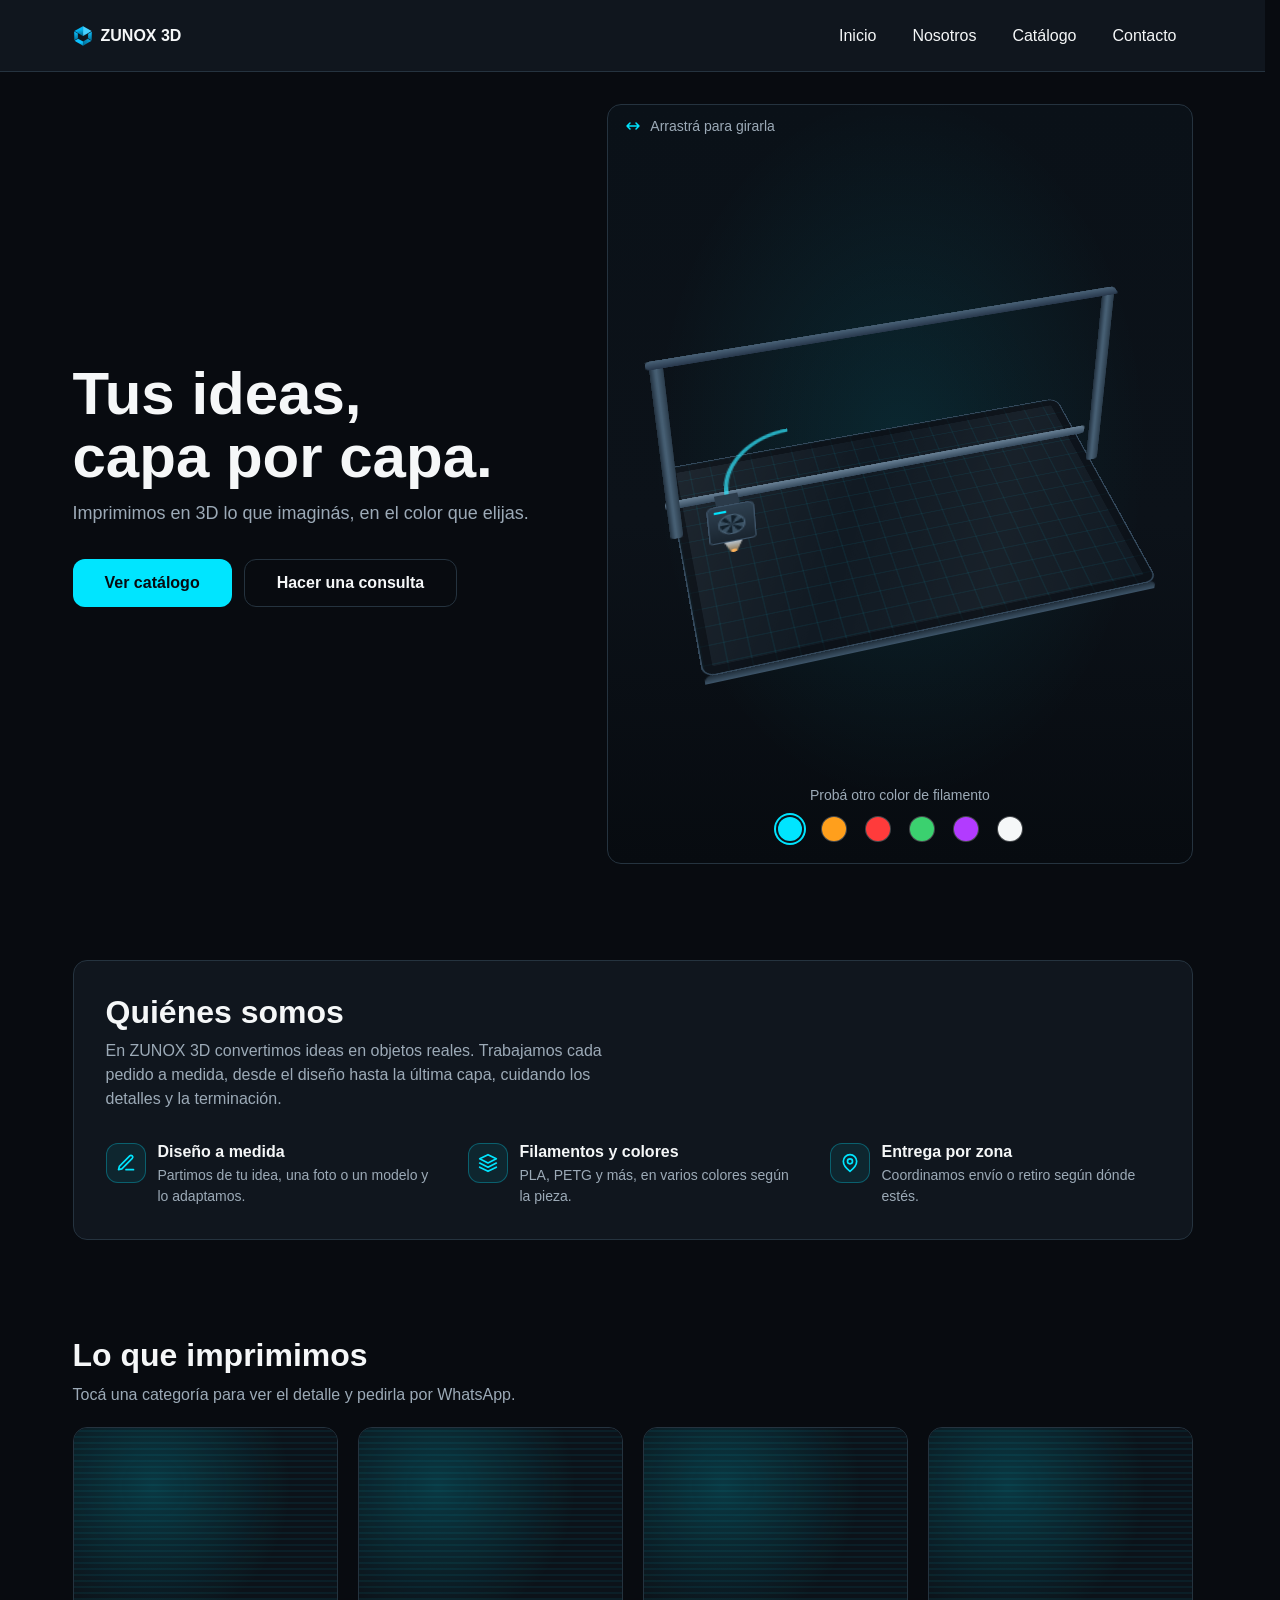
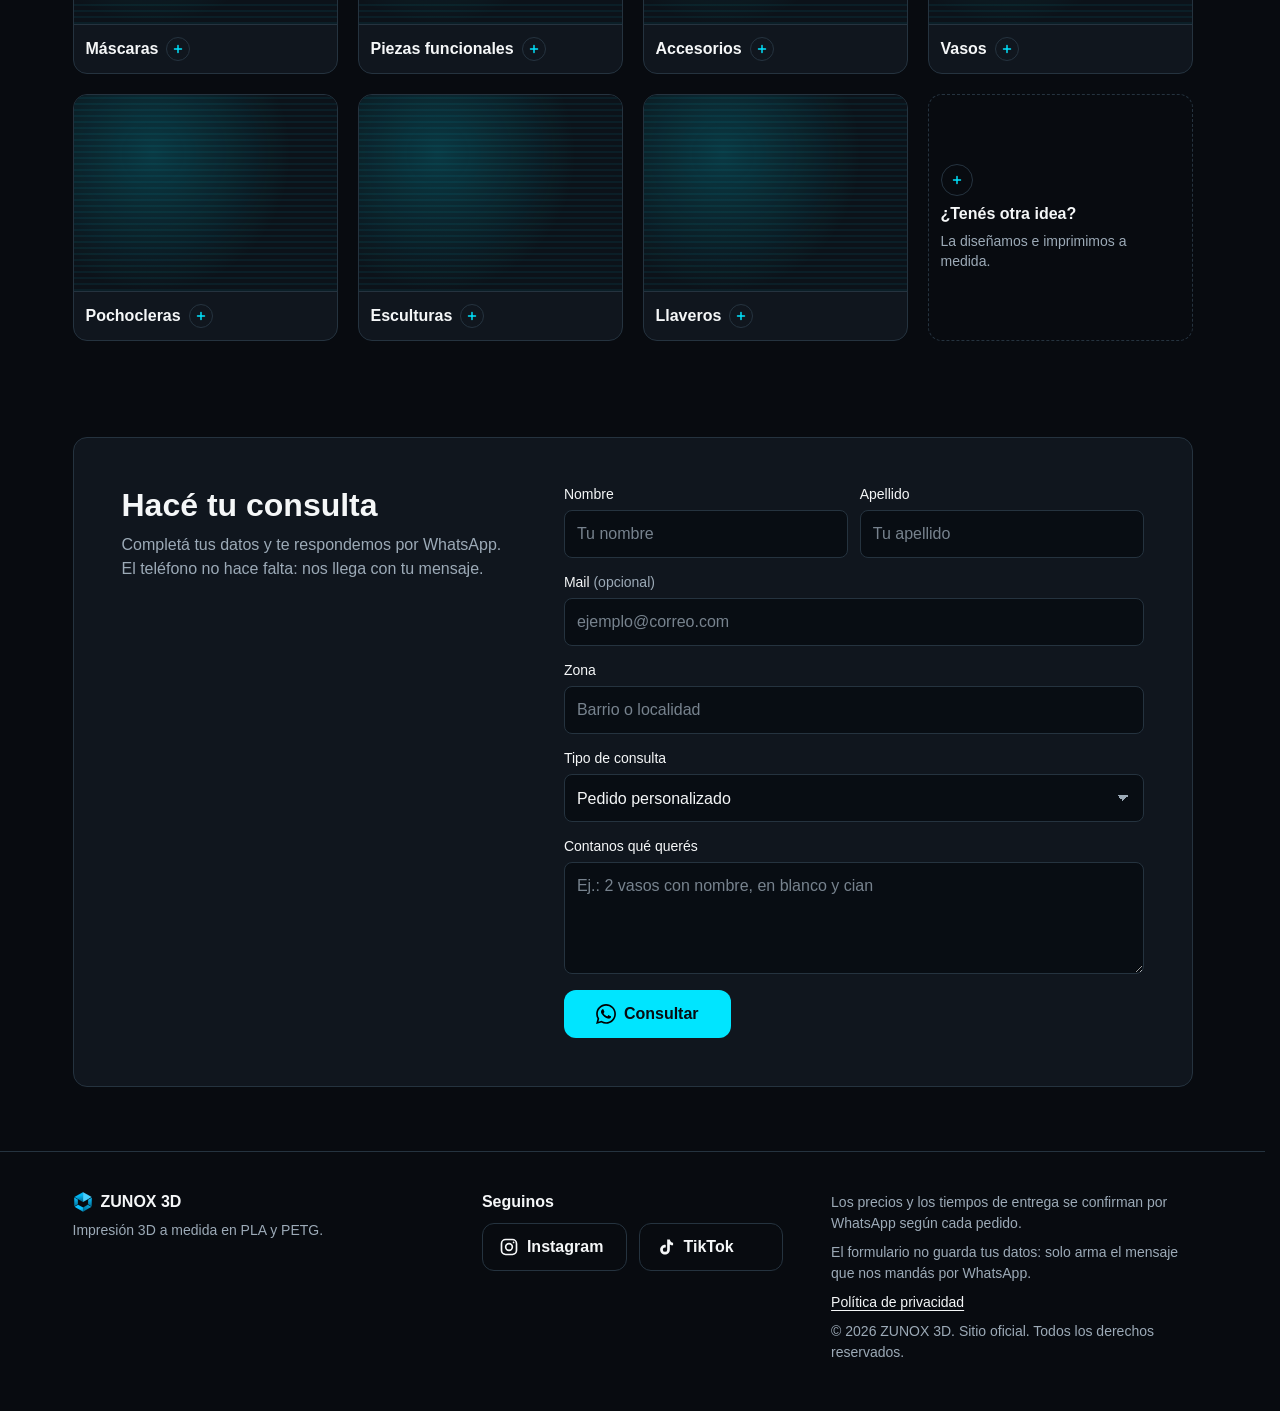
==== commit 6347f4de: "Implement API error handling and response DTOs; enhance frontend with improved tracking and editing " ====
--- a/frontend/index.html
+++ b/frontend/index.html
@@ -67,7 +67,6 @@
                     </div>
                 </div>
 
-                <!-- Color del filamento: las capas que faltan se imprimen en el color elegido -->
                 <div class="colores-filamento" role="group" aria-labelledby="txt-color-filamento">
                     <p id="txt-color-filamento" class="colores-filamento-texto">Probá otro color de filamento</p>
                     <div class="lista-filamentos">
@@ -363,6 +362,7 @@
         <div class="legal">
             <p>Los precios y los tiempos de entrega se confirman por WhatsApp según cada pedido.</p>
             <p>El formulario no guarda tus datos: solo arma el mensaje que nos mandás por WhatsApp.</p>
+            <p><a href="privacidad.html">Política de privacidad</a></p>
             <p>&copy; 2026 ZUNOX 3D. Sitio oficial. Todos los derechos reservados.</p>
             <!-- AUTORÍA: cuando esté definido, descomentar y completar.
             <p>Sitio de NOMBRE DEL TITULAR. Desarrollado por NOMBRES.</p>
--- a/frontend/Css/index.css
+++ b/frontend/Css/index.css
@@ -1,13 +1,3 @@
-/* Hallmark · shape: kept · genre: editorial · theme: brand · redesign: full · hero: kept (the printer printing the name) · nav: kept (wordmark and quick menu) · footer: mast with socials and the legal lines · signature: the printer animation, kept as the client liked it
- * axes: dark/grotesk-sans/chromatic-cyan · posture: one cyan signal on near-black · contrast: pass · fold: pass · v2.0.0 */
-/* Hallmark · pre-emit critique: P4 H4 E4 S4 R4 V3 · weakest: V, the page keeps its own order and brand on purpose; the catalog moved from a 3,200px card stack to a tile grid with a panel */
-/* Nota: Hallmark marca 2a en .circulo-arcoiris y no admite excepción. Se deja igual a pedido del cliente:
-   el círculo de 18px dice "cualquier color", no es decoración. Es una falla conocida y aceptada. */
-/* Hallmark · dismissed 3 · the border-left on .tubo draws the filament tube of the printer, not a card stripe */
-/* Hallmark · dropped "IMPRESIÓN 3D", "NOSOTROS", "CATÁLOGO", "CONTACTO" · 54 names the eyebrows; each heading already says it */
-
-/* Landing pública (index.html). Por ahora solo formato celular. */
-
 :root {
     /* Fondos */
     --bg_primary: #080B10;
@@ -37,8 +27,6 @@
     --radius-text: 8px;
 }
 
-/* Tokens agregados para esta página. No cambian los de arriba: son los mismos
-   valores que antes estaban escritos sueltos en cada regla. */
 :root {
     --fuente: Arial, Helvetica, sans-serif;
 
@@ -1410,3 +1398,401 @@
         }
     }
 }
+
+/* =====================================================================
+   ADAPTACIÓN A OTRAS PANTALLAS
+   Lo de arriba es el diseño de celular y no se toca. Acá solo se agregan
+   cambios a partir de cada ancho:
+     - Tablet:          desde 600px
+     - Notebook:        desde 1024px
+     - Pantalla grande: desde 1440px
+   En pantallas grandes el contenido no se estira: queda centrado y crecen los márgenes.
+   ===================================================================== */
+
+/* ===== Tablet ===== */
+@media (min-width: 600px) {
+    :root {
+        --ancho-contenido: 720px;
+        --margen-lateral: 24px;
+    }
+
+    body {
+        max-width: none;
+    }
+
+    /* El header ocupa todo el ancho, pero su contenido se alinea con el de la página */
+    header {
+        padding: 0 max(var(--margen-lateral), calc((100% - var(--ancho-contenido)) / 2));
+    }
+
+    section {
+        width: min(100% - 2 * var(--margen-lateral), var(--ancho-contenido));
+        margin: 24px auto;
+    }
+
+    h2 {
+        font-size: 32px;
+    }
+
+    .tarjeta {
+        padding: 32px;
+    }
+
+    /* Hero: la impresora pasa a ser una tarjeta con bordes y un poco más grande */
+    .seccion-hero {
+        min-height: auto;
+        margin-top: 24px;
+    }
+
+    .impresora {
+        min-height: 480px;
+        margin: 0 0 32px 0;
+        border: 1px solid var(--primary);
+        border-radius: var(--radius);
+    }
+
+    .cama {
+        scale: 1.3;
+    }
+
+    .titulo-hero {
+        font-size: 48px;
+    }
+
+    .texto-hero {
+        max-width: 48ch;
+        font-size: 18px;
+    }
+
+    .acciones-hero {
+        flex-direction: row;
+    }
+
+    .acciones-hero > * {
+        width: auto;
+        padding: 0 32px;
+    }
+
+    /* Catálogo en 3 columnas */
+    .lista-categorias {
+        grid-template-columns: repeat(3, minmax(0, 1fr));
+        gap: 16px;
+    }
+
+    /* El panel sigue subiendo desde abajo, pero más ancho */
+    .panel-categoria {
+        max-width: 560px;
+    }
+
+    /* Contacto: nombre y apellido ya entran cómodos lado a lado; el botón no ocupa todo el ancho */
+    .formulario .btn-principal {
+        width: auto;
+        align-self: flex-start;
+        padding: 0 32px;
+    }
+
+    /* Footer: marca y redes en dos columnas, lo legal abajo */
+    .pie {
+        display: grid;
+        grid-template-columns: minmax(0, 1fr) minmax(0, 1fr);
+        align-items: start;
+        padding: 40px max(var(--margen-lateral), calc((100% - var(--ancho-contenido)) / 2)) 96px;
+    }
+
+    .legal {
+        grid-column: 1 / -1;
+    }
+}
+
+/* ===== Notebook ===== */
+@media (min-width: 1024px) {
+    :root {
+        --ancho-contenido: 1120px;
+        --margen-lateral: 40px;
+    }
+
+    header {
+        height: 72px;
+    }
+
+    section {
+        margin: 48px auto;
+        scroll-margin-top: 88px;
+    }
+
+    /* El menú hamburguesa se convierte en links dentro del header */
+    .btn-hamburguesa {
+        display: none;
+    }
+
+    .panel-menu,
+    .panel-menu[hidden] {
+        position: static;
+        display: flex;
+        flex-direction: row;
+        gap: 4px;
+        min-width: 0;
+        padding: 0;
+        border: none;
+        background: none;
+    }
+
+    .item-menu {
+        padding: 0 16px;
+    }
+
+    /* Hero en dos columnas: el texto a la izquierda, la impresora grande a la derecha.
+       Entra entero en la primera pantalla. */
+    .seccion-hero {
+        display: grid;
+        grid-template-columns: minmax(0, 0.9fr) minmax(0, 1.1fr);
+        grid-template-rows: 1fr auto auto auto 1fr;
+        column-gap: 56px;
+        /* Ocupa la primera pantalla, con un tope para que en monitores altos la impresora no quede como una columna */
+        min-height: min(calc(100svh - 72px - 64px), 760px);
+        margin-top: 32px;
+    }
+
+    .impresora {
+        grid-column: 2;
+        grid-row: 1 / -1;
+        min-height: 560px;
+        margin: 0;
+    }
+
+    .cama {
+        scale: 1.45;
+    }
+
+    .titulo-hero {
+        grid-column: 1;
+        grid-row: 2;
+        font-size: 60px;
+        line-height: 1.05;
+    }
+
+    .texto-hero {
+        grid-column: 1;
+        grid-row: 3;
+        margin-bottom: 32px;
+    }
+
+    .acciones-hero {
+        grid-column: 1;
+        grid-row: 4;
+    }
+
+    /* Nosotros: los tres destacados en fila */
+    .lista-destacados {
+        display: grid;
+        grid-template-columns: repeat(3, minmax(0, 1fr));
+        gap: 32px;
+        margin-top: 32px;
+    }
+
+    #nosotros > .texto {
+        max-width: 60ch;
+    }
+
+    /* Catálogo en 4 columnas: las 8 tarjetas quedan en dos filas */
+    .lista-categorias {
+        grid-template-columns: repeat(4, minmax(0, 1fr));
+        gap: 20px;
+    }
+
+    .seccion-catalogo > .texto {
+        max-width: 60ch;
+    }
+
+    /* En compu el panel se abre en el centro: foto a la izquierda, detalle a la derecha */
+    .panel-categoria {
+        inset: 0;
+        max-width: 880px;
+        margin: auto;
+        border-bottom: 1px solid var(--primary);
+        border-radius: var(--radius);
+    }
+
+    .panel-categoria:not([open]) {
+        transform: translateY(24px);
+    }
+
+    @starting-style {
+        .panel-categoria[open] {
+            transform: translateY(24px);
+        }
+    }
+
+    .panel-cuerpo {
+        display: grid;
+        grid-template-columns: minmax(0, 1fr) minmax(0, 1fr);
+        grid-auto-rows: min-content;
+        align-content: start;
+        column-gap: 32px;
+        max-height: 85svh;
+        padding: 0;
+    }
+
+    .panel-cuerpo .tarjeta-imagen {
+        grid-column: 1;
+        grid-row: 1 / span 6;
+        align-self: stretch;
+        height: 100%;
+        min-height: 360px;
+        border-bottom: none;
+        border-right: 1px solid var(--primary);
+        border-radius: var(--radius) 0 0 var(--radius);
+    }
+
+    .panel-cuerpo > :not(.tarjeta-imagen) {
+        grid-column: 2;
+        margin: 0 32px 0 0;
+    }
+
+    /* Mismo peso que la regla de márgenes de la columna derecha, y va después: le gana */
+    .panel-cuerpo > h3:not(.tarjeta-imagen) {
+        margin-top: 72px;
+    }
+
+    .panel-cuerpo > :last-child {
+        margin-bottom: 32px;
+    }
+
+    /* Contacto en dos columnas: el texto a la izquierda, el formulario a la derecha */
+    #contacto {
+        display: grid;
+        grid-template-columns: minmax(0, 0.8fr) minmax(0, 1.2fr);
+        grid-template-rows: auto 1fr;
+        column-gap: 56px;
+        padding: 48px;
+    }
+
+    #contacto > h2 {
+        grid-column: 1;
+        grid-row: 1;
+    }
+
+    #contacto > .texto {
+        grid-column: 1;
+        grid-row: 2;
+    }
+
+    #contacto > .formulario {
+        grid-column: 2;
+        grid-row: 1 / -1;
+        margin-top: 0;
+    }
+
+    /* Footer en tres columnas */
+    .pie {
+        grid-template-columns: minmax(0, 1.2fr) minmax(0, 1fr) minmax(0, 1.2fr);
+        column-gap: 48px;
+        padding-bottom: 48px;
+    }
+
+    .legal {
+        grid-column: auto;
+        padding-top: 0;
+        border-top: none;
+    }
+}
+
+/* ===== Pantalla grande (monitores de 24" o 27") ===== */
+@media (min-width: 1440px) {
+    :root {
+        --ancho-contenido: 1280px;
+    }
+
+    .impresora {
+        min-height: 640px;
+    }
+
+    .cama {
+        scale: 1.7;
+    }
+
+    .titulo-hero {
+        font-size: 72px;
+    }
+
+    .texto-hero {
+        font-size: 20px;
+    }
+
+    h2 {
+        font-size: 36px;
+    }
+}
+
+/* ===== Monitores muy anchos (27" a resolución alta) ===== */
+@media (min-width: 1920px) {
+    :root {
+        --ancho-contenido: 1440px;
+    }
+
+    .seccion-hero {
+        min-height: min(calc(100svh - 72px - 64px), 860px);
+    }
+
+    .impresora {
+        min-height: 720px;
+    }
+
+    .cama {
+        scale: 1.95;
+    }
+
+    .titulo-hero {
+        font-size: 80px;
+    }
+}
+
+/* "Reducir movimiento" tiene que ganarle a los cambios de pantalla de arriba */
+@media (prefers-reduced-motion: reduce) and (min-width: 1024px) {
+    .panel-categoria,
+    .panel-categoria:not([open]) {
+        transform: none;
+    }
+
+    @starting-style {
+        .panel-categoria[open] {
+            transform: none;
+        }
+    }
+}
+
+/* ===== Página de privacidad ===== */
+
+.pagina-legal {
+    max-width: 720px;
+    margin: 0 auto;
+}
+
+.pagina-legal h1 {
+    margin-bottom: 4px;
+    font-size: 28px;
+    line-height: 1.2;
+    color: var(--primary_hover);
+}
+
+.pagina-legal h2 {
+    margin-top: 20px;
+    font-size: 18px;
+}
+
+.pagina-legal p,
+.pagina-legal li {
+    margin-top: 8px;
+    font-size: 16px;
+    line-height: 1.6;
+}
+
+.pagina-legal ul {
+    padding-left: 20px;
+}
+
+.pagina-legal a,
+.legal a {
+    color: var(--primary_hover);
+    text-underline-offset: 3px;
+}
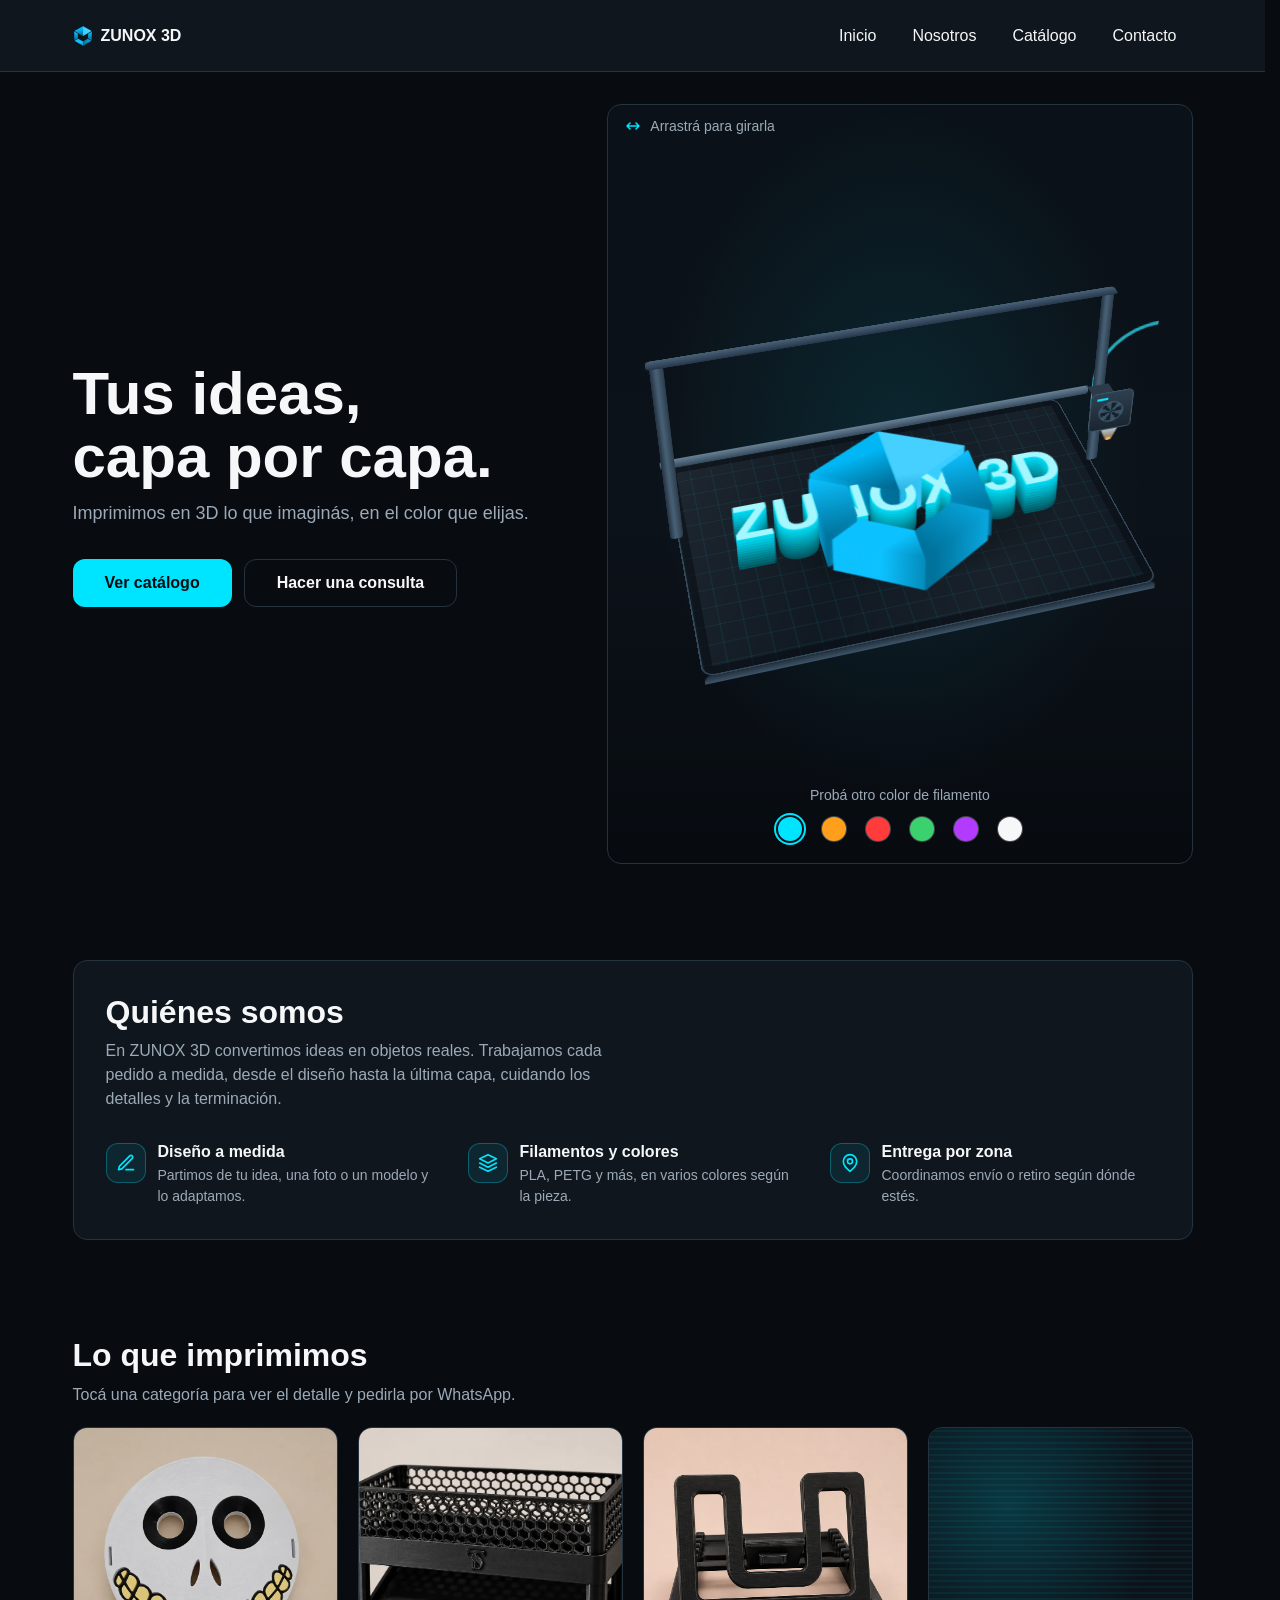
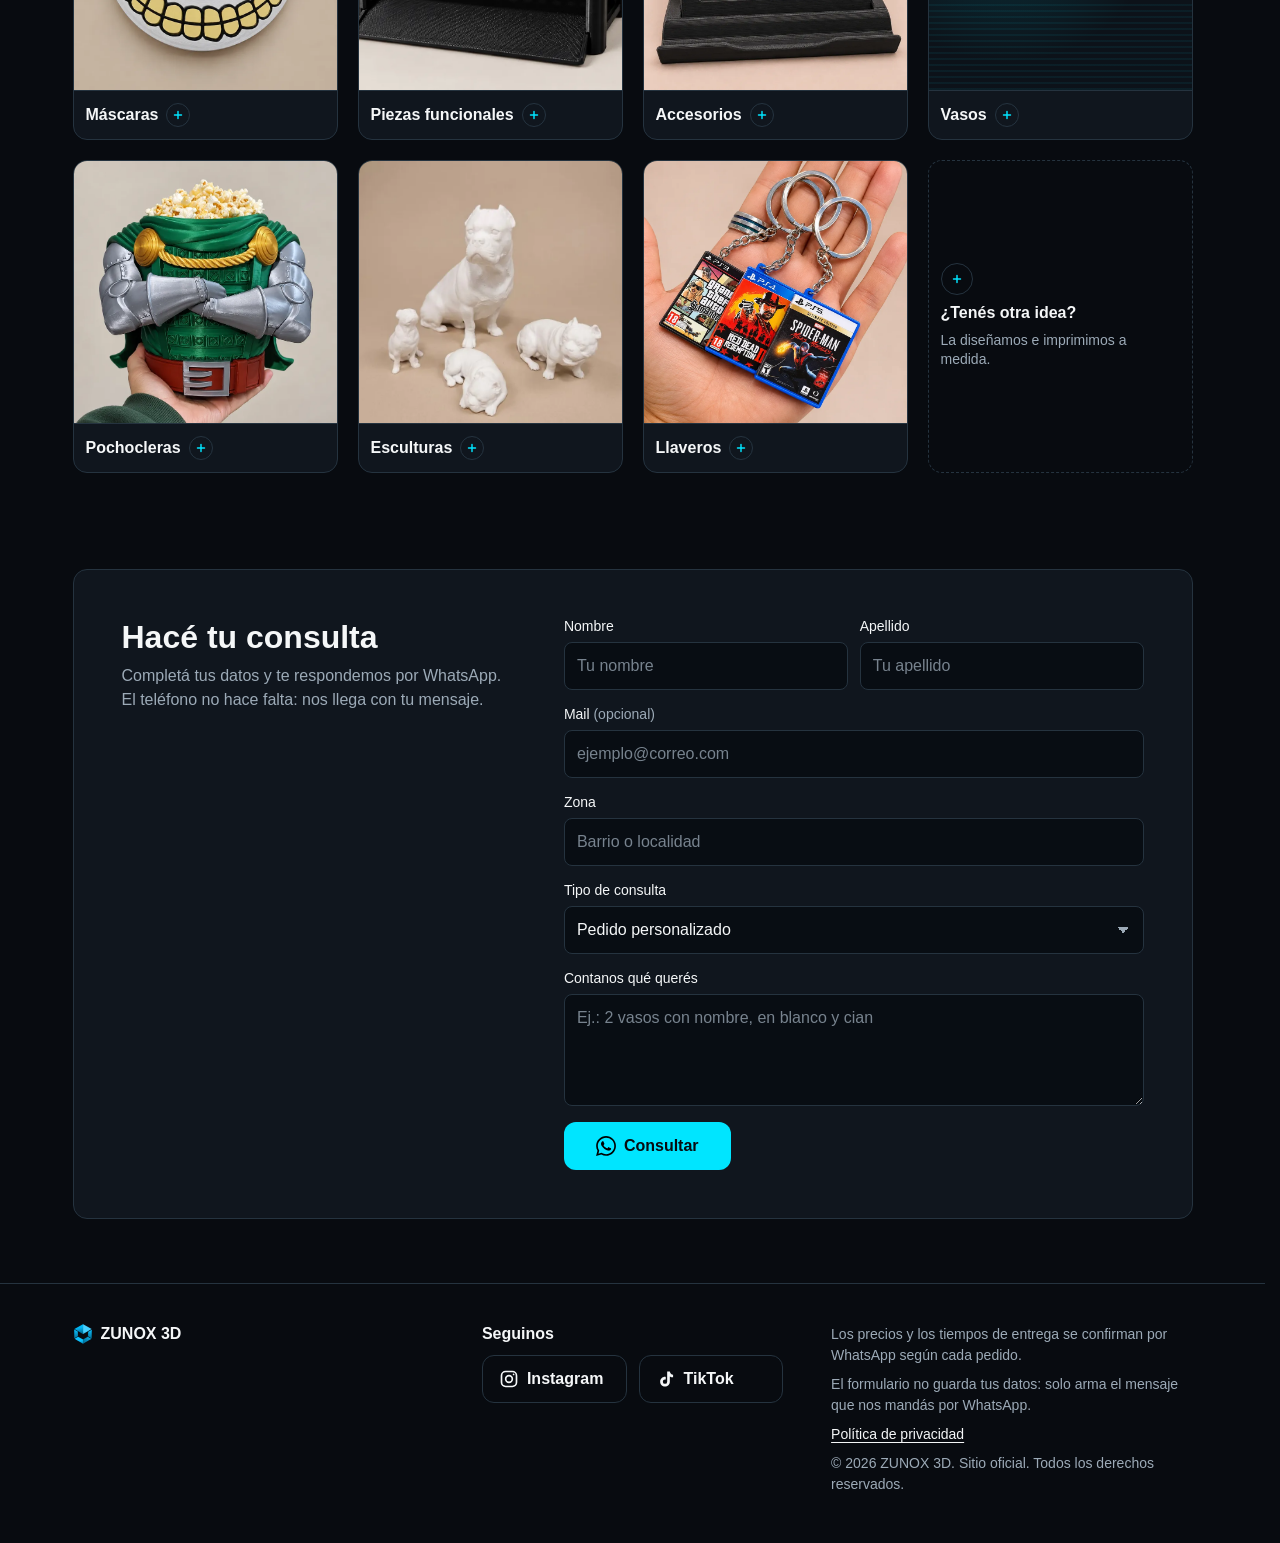
==== commit 84332a81: "Add new image file vaso3.webp to frontend/imagenes directory" ====
--- a/frontend/index.html
+++ b/frontend/index.html
@@ -123,9 +123,6 @@
             </ul>
         </section>
 
-        <!-- Catálogo: un mosaico por categoría. Al tocarlo, su detalle se abre en el panel de abajo.
-             Para poner una foto, reemplazar el <span class="tarjeta-imagen"> del mosaico por
-             <img src="Imagenes/vasos.webp" class="tarjeta-imagen" alt="Vasos impresos en 3D" loading="lazy" width="400" height="300"> -->
         <section id="catalogo" class="seccion-catalogo">
             <h2>Lo que imprimimos</h2>
             <p class="texto">Tocá una categoría para ver el detalle y pedirla por WhatsApp.</p>
@@ -133,7 +130,13 @@
             <ul class="lista-categorias">
                 <li class="mosaico" id="categoria-mascaras">
                     <button type="button" class="mosaico-boton" aria-haspopup="dialog">
-                        <span class="tarjeta-imagen" aria-hidden="true"></span>
+                        <span class="tarjeta-imagen galeria" aria-hidden="true">
+                            <img src="imagenes/mascara1.webp" class="activa" alt="" loading="lazy" decoding="async">
+                            <img src="imagenes/mascara2.webp" alt="" loading="lazy" decoding="async">
+                            <img src="imagenes/mascara3.webp" alt="" loading="lazy" decoding="async">
+                            <img src="imagenes/mascara4.webp" alt="" loading="lazy" decoding="async">
+                            <img src="imagenes/mascara5.webp" alt="" loading="lazy" decoding="async">
+                        </span>
                         <span class="mosaico-nombre">Máscaras <svg class="mosaico-icono" viewBox="0 0 24 24" aria-hidden="true"><path d="M12 6v12M6 12h12" /></svg></span>
                     </button>
                     <div class="mosaico-detalle">
@@ -152,7 +155,9 @@
 
                 <li class="mosaico" id="categoria-piezas-funcionales">
                     <button type="button" class="mosaico-boton" aria-haspopup="dialog">
-                        <span class="tarjeta-imagen" aria-hidden="true"></span>
+                        <span class="tarjeta-imagen galeria" aria-hidden="true">
+                            <img src="imagenes/piezafuncional1.webp" class="activa" alt="" loading="lazy" decoding="async">
+                        </span>
                         <span class="mosaico-nombre">Piezas funcionales <svg class="mosaico-icono" viewBox="0 0 24 24" aria-hidden="true"><path d="M12 6v12M6 12h12" /></svg></span>
                     </button>
                     <div class="mosaico-detalle">
@@ -171,7 +176,9 @@
 
                 <li class="mosaico" id="categoria-accesorios">
                     <button type="button" class="mosaico-boton" aria-haspopup="dialog">
-                        <span class="tarjeta-imagen" aria-hidden="true"></span>
+                        <span class="tarjeta-imagen galeria" aria-hidden="true">
+                            <img src="imagenes/accesorios1.webp" class="activa" alt="" loading="lazy" decoding="async">
+                        </span>
                         <span class="mosaico-nombre">Accesorios <svg class="mosaico-icono" viewBox="0 0 24 24" aria-hidden="true"><path d="M12 6v12M6 12h12" /></svg></span>
                     </button>
                     <div class="mosaico-detalle">
@@ -190,7 +197,11 @@
 
                 <li class="mosaico" id="categoria-vasos">
                     <button type="button" class="mosaico-boton" aria-haspopup="dialog">
-                        <span class="tarjeta-imagen" aria-hidden="true"></span>
+                        <span class="tarjeta-imagen galeria" aria-hidden="true">
+                            <img src="imagenes/vaso1.webp" class="activa" alt="" loading="lazy" decoding="async">
+                            <img src="imagenes/vaso2.webp" alt="" loading="lazy" decoding="async">
+                            <img src="imagenes/vaso3.webp" alt="" loading="lazy" decoding="async">
+                        </span>
                         <span class="mosaico-nombre">Vasos <svg class="mosaico-icono" viewBox="0 0 24 24" aria-hidden="true"><path d="M12 6v12M6 12h12" /></svg></span>
                     </button>
                     <div class="mosaico-detalle">
@@ -209,7 +220,9 @@
 
                 <li class="mosaico" id="categoria-pochocleras">
                     <button type="button" class="mosaico-boton" aria-haspopup="dialog">
-                        <span class="tarjeta-imagen" aria-hidden="true"></span>
+                        <span class="tarjeta-imagen galeria" aria-hidden="true">
+                            <img src="imagenes/pochoclera1.webp" class="activa" alt="" loading="lazy" decoding="async">
+                        </span>
                         <span class="mosaico-nombre">Pochocleras <svg class="mosaico-icono" viewBox="0 0 24 24" aria-hidden="true"><path d="M12 6v12M6 12h12" /></svg></span>
                     </button>
                     <div class="mosaico-detalle">
@@ -228,7 +241,9 @@
 
                 <li class="mosaico" id="categoria-esculturas">
                     <button type="button" class="mosaico-boton" aria-haspopup="dialog">
-                        <span class="tarjeta-imagen" aria-hidden="true"></span>
+                        <span class="tarjeta-imagen galeria" aria-hidden="true">
+                            <img src="imagenes/esculturas1.webp" class="activa" alt="" loading="lazy" decoding="async">
+                        </span>
                         <span class="mosaico-nombre">Esculturas <svg class="mosaico-icono" viewBox="0 0 24 24" aria-hidden="true"><path d="M12 6v12M6 12h12" /></svg></span>
                     </button>
                     <div class="mosaico-detalle">
@@ -247,7 +262,9 @@
 
                 <li class="mosaico" id="categoria-llaveros">
                     <button type="button" class="mosaico-boton" aria-haspopup="dialog">
-                        <span class="tarjeta-imagen" aria-hidden="true"></span>
+                        <span class="tarjeta-imagen galeria" aria-hidden="true">
+                            <img src="imagenes/llavero1.webp" class="activa" alt="" loading="lazy" decoding="async">
+                        </span>
                         <span class="mosaico-nombre">Llaveros <svg class="mosaico-icono" viewBox="0 0 24 24" aria-hidden="true"><path d="M12 6v12M6 12h12" /></svg></span>
                     </button>
                     <div class="mosaico-detalle">
@@ -337,21 +354,19 @@
                 <img src="Iconos/logo.svg" class="logo" alt="">
                 <b>ZUNOX 3D</b>
             </a>
-            <p class="pie-lema">Impresión 3D a medida en PLA y PETG.</p>
         </div>
 
         <div>
             <h2 class="pie-titulo">Seguinos</h2>
-            <!-- REEMPLAZAR: cambiar cada href="#" por el link del perfil. -->
             <ul class="lista-redes">
                 <li>
-                    <a class="red" data-red="instagram" href="#" target="_blank" rel="noopener">
+                    <a class="red" data-red="instagram" href="https://www.instagram.com/zunox3d" target="_blank" rel="noopener">
                         <svg class="icono-trazo" viewBox="0 0 24 24" aria-hidden="true"><rect x="3" y="3" width="18" height="18" rx="5" /><circle cx="12" cy="12" r="4" /><path d="M17.5 6.5h.01" /></svg>
                         Instagram
                     </a>
                 </li>
                 <li>
-                    <a class="red" data-red="tiktok" href="#" target="_blank" rel="noopener">
+                    <a class="red" data-red="tiktok" href="https://www.tiktok.com/@zunox.3d" target="_blank" rel="noopener">
                         <svg class="icono-relleno" viewBox="0 0 24 24" aria-hidden="true"><path d="M16.6 3c.4 2.1 1.8 3.6 3.9 3.9v3.1c-1.4 0-2.8-.4-3.9-1.1v6.3c0 3.3-2.6 5.8-5.8 5.8S5 18.4 5 15.2s2.6-5.8 5.8-5.8c.3 0 .6 0 .9.1v3.2a2.7 2.7 0 0 0-.9-.1 2.6 2.6 0 1 0 2.6 2.6V3h3.2Z" /></svg>
                         TikTok
                     </a>
--- a/frontend/Css/index.css
+++ b/frontend/Css/index.css
@@ -908,19 +908,58 @@
     outline: none;
 }
 
-/* Lugar de la foto. Para poner una foto, reemplazar el div.tarjeta-imagen por
-   <img src="Imagenes/vasos.webp" class="tarjeta-imagen" alt="..." loading="lazy" width="400" height="300"> */
+/* Lugar de la foto (cuadrado, para que entren bien las fotos verticales y las horizontales).
+   Las fotos están en imagenes/ y se muestran dentro de .galeria. */
 .tarjeta-imagen {
     display: block;
     width: 100%;
     height: auto;
-    aspect-ratio: 4 / 3;
+    aspect-ratio: 1 / 1;
     object-fit: cover;
     background:
         repeating-linear-gradient(0deg, var(--cama-grilla) 0 2px, transparent 2px 6px),
         radial-gradient(circle at 30% 30%, color-mix(in srgb, var(--text_main) 18%, transparent), transparent 60%),
         var(--bg_card_secondary);
     border-bottom: 1px solid var(--primary);
+}
+
+/* Galería de la categoría: las fotos se deslizan solas hacia la izquierda, una detrás de otra.
+   La que sale se va por un lado mientras la siguiente entra por el otro. */
+.galeria {
+    position: relative;
+    overflow: hidden;
+}
+
+.galeria img {
+    position: absolute;
+    inset: 0;
+    width: 100%;
+    height: 100%;
+    object-fit: cover;
+    visibility: hidden;
+}
+
+.galeria img.activa {
+    visibility: visible;
+}
+
+.galeria img.entrando {
+    animation: foto-entra 0.7s cubic-bezier(0.45, 0, 0.2, 1);
+}
+
+.galeria img.saliendo {
+    visibility: visible;
+    animation: foto-sale 0.7s cubic-bezier(0.45, 0, 0.2, 1) forwards;
+}
+
+@keyframes foto-entra {
+    from { transform: translateX(100%); }
+    to { transform: translateX(0); }
+}
+
+@keyframes foto-sale {
+    from { transform: translateX(0); }
+    to { transform: translateX(-100%); }
 }
 
 .mosaico-nombre {
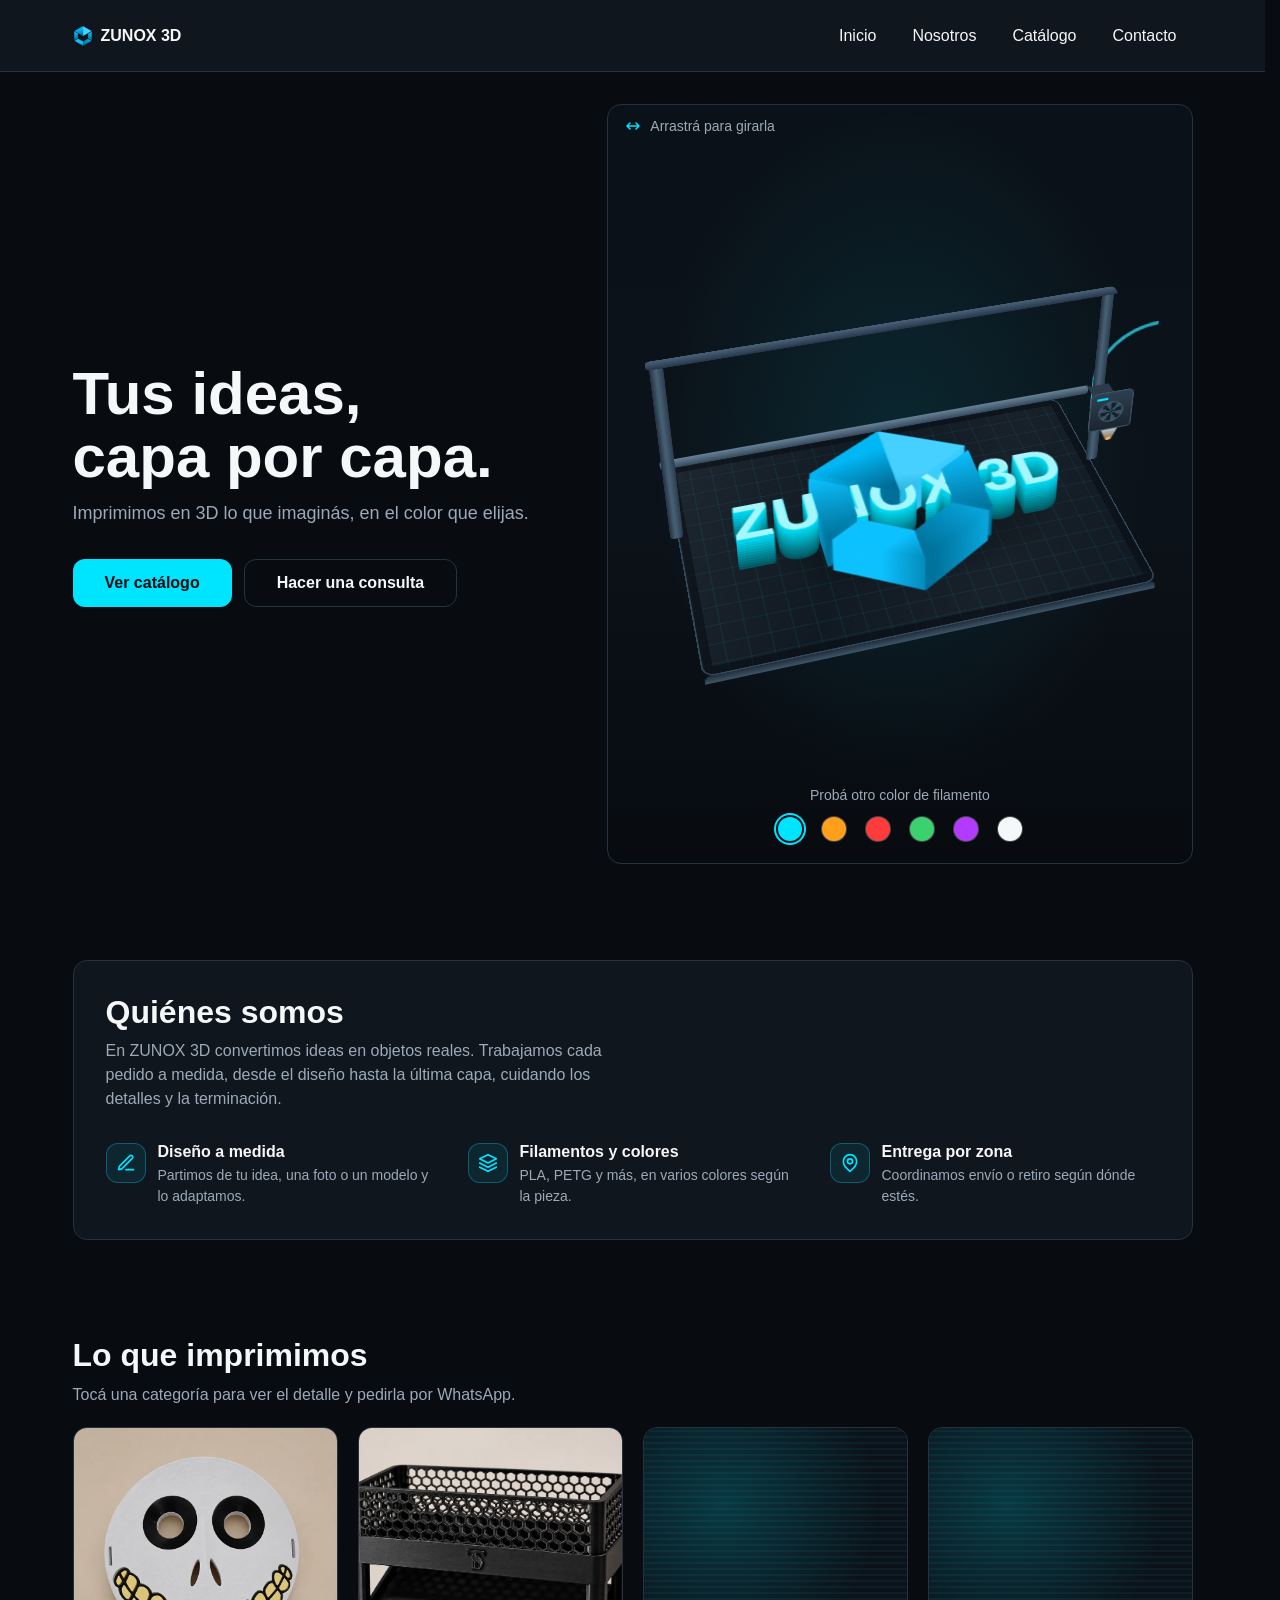
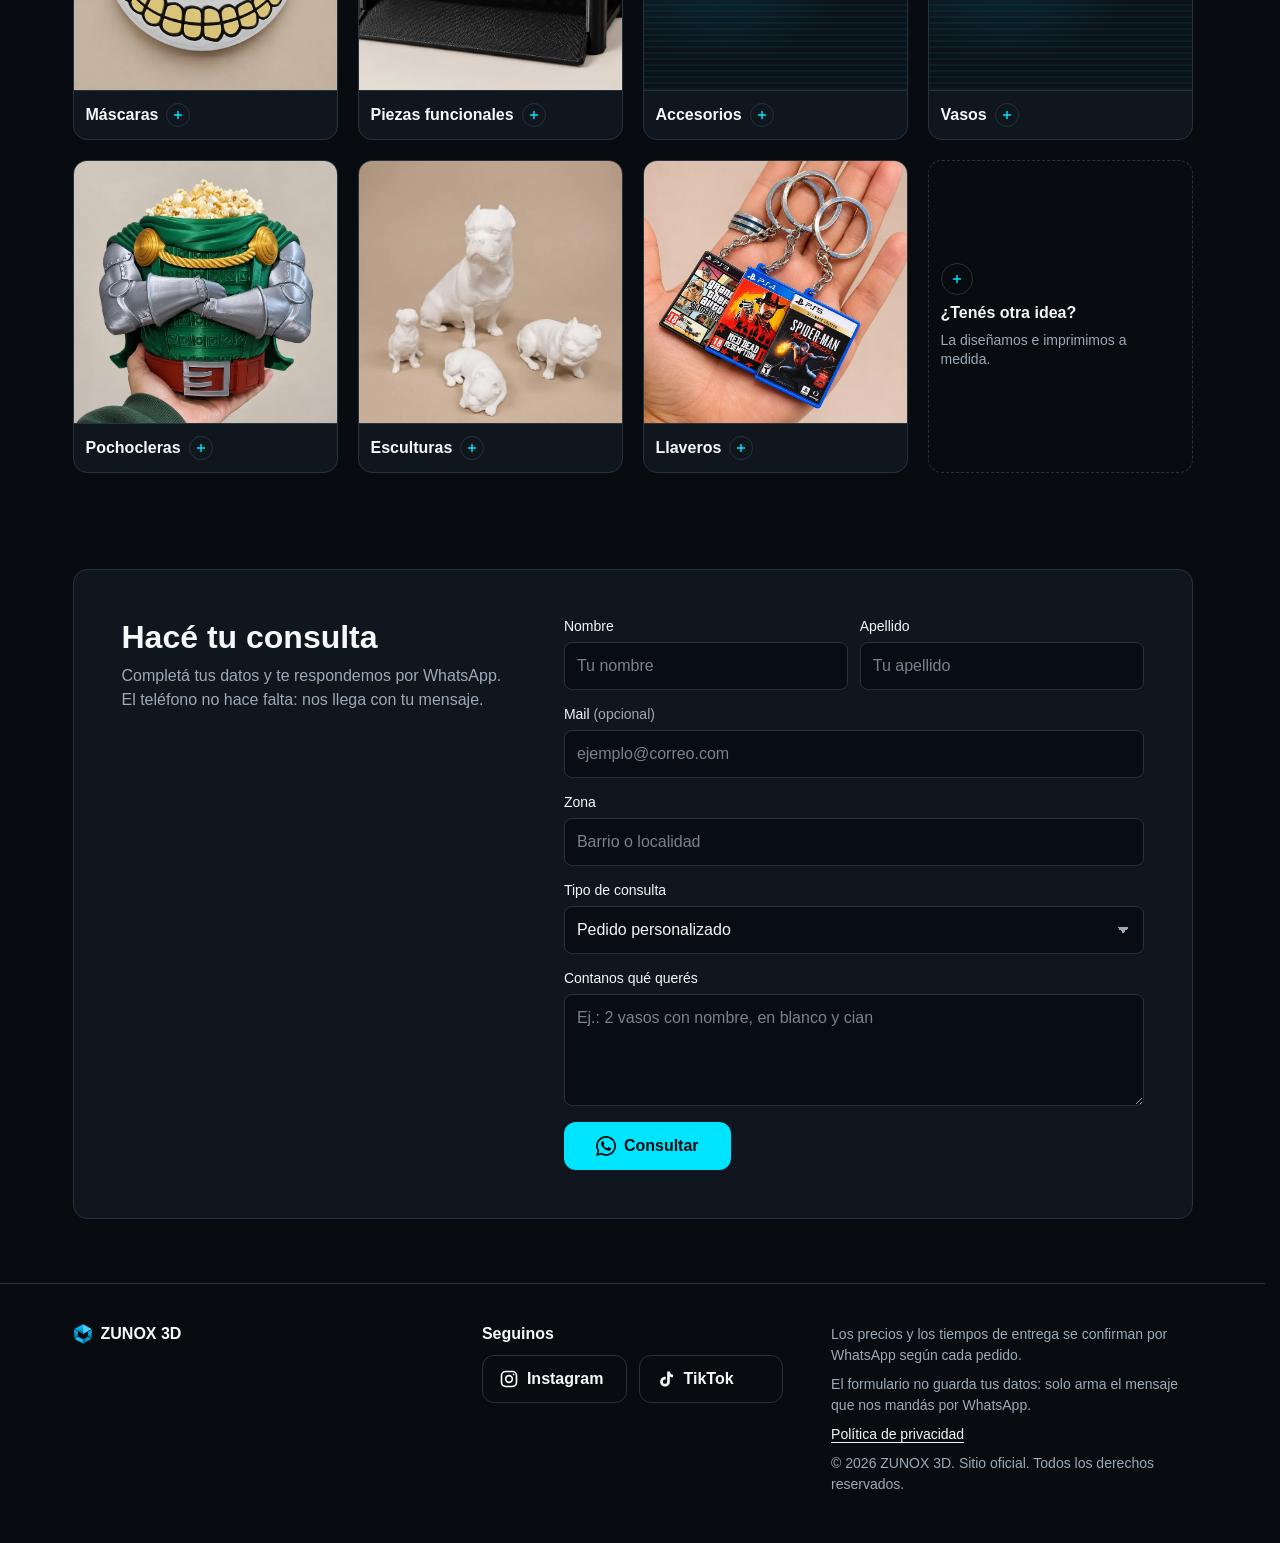
==== commit ef88fd6c: "feat: Refactor rutas y enlaces en la aplicación; agrega redirección y nuevas rutas para mejorar la n" ====
--- a/frontend/index.html
+++ b/frontend/index.html
@@ -377,7 +377,7 @@
         <div class="legal">
             <p>Los precios y los tiempos de entrega se confirman por WhatsApp según cada pedido.</p>
             <p>El formulario no guarda tus datos: solo arma el mensaje que nos mandás por WhatsApp.</p>
-            <p><a href="privacidad.html">Política de privacidad</a></p>
+            <p><a href="privacidad">Política de privacidad</a></p>
             <p>&copy; 2026 ZUNOX 3D. Sitio oficial. Todos los derechos reservados.</p>
             <!-- AUTORÍA: cuando esté definido, descomentar y completar.
             <p>Sitio de NOMBRE DEL TITULAR. Desarrollado por NOMBRES.</p>
--- a/frontend/Css/index.css
+++ b/frontend/Css/index.css
@@ -102,7 +102,7 @@
     color: var(--primary_hover);
     min-height: 100vh;
     width: 100%;
-    max-width: 360px;
+    max-width: none;
     margin: 0 auto;
     overflow-x: clip;
 }
@@ -1039,7 +1039,7 @@
     position: fixed;
     inset: auto 0 0 0;
     width: 100%;
-    max-width: 360px;
+    max-width: none;
     margin: auto auto 0 auto;
     padding: 0;
     overflow: hidden;
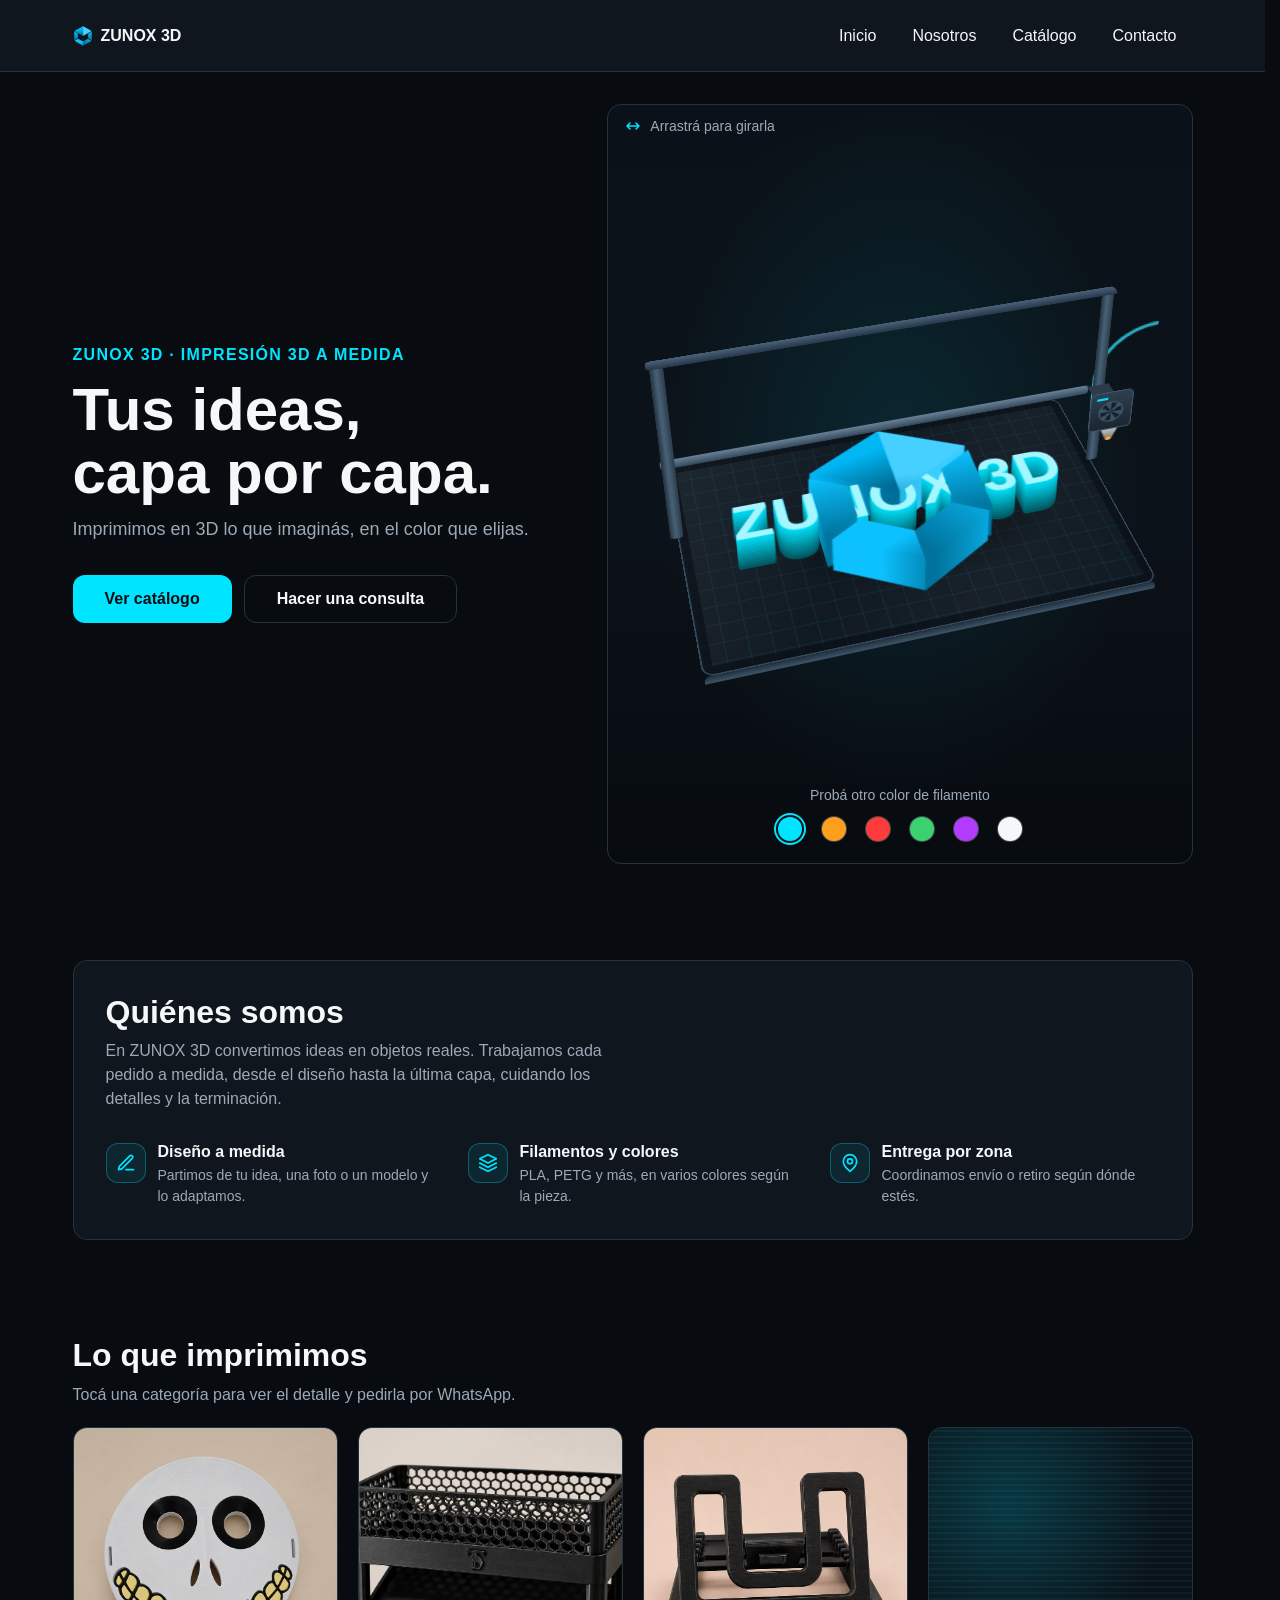
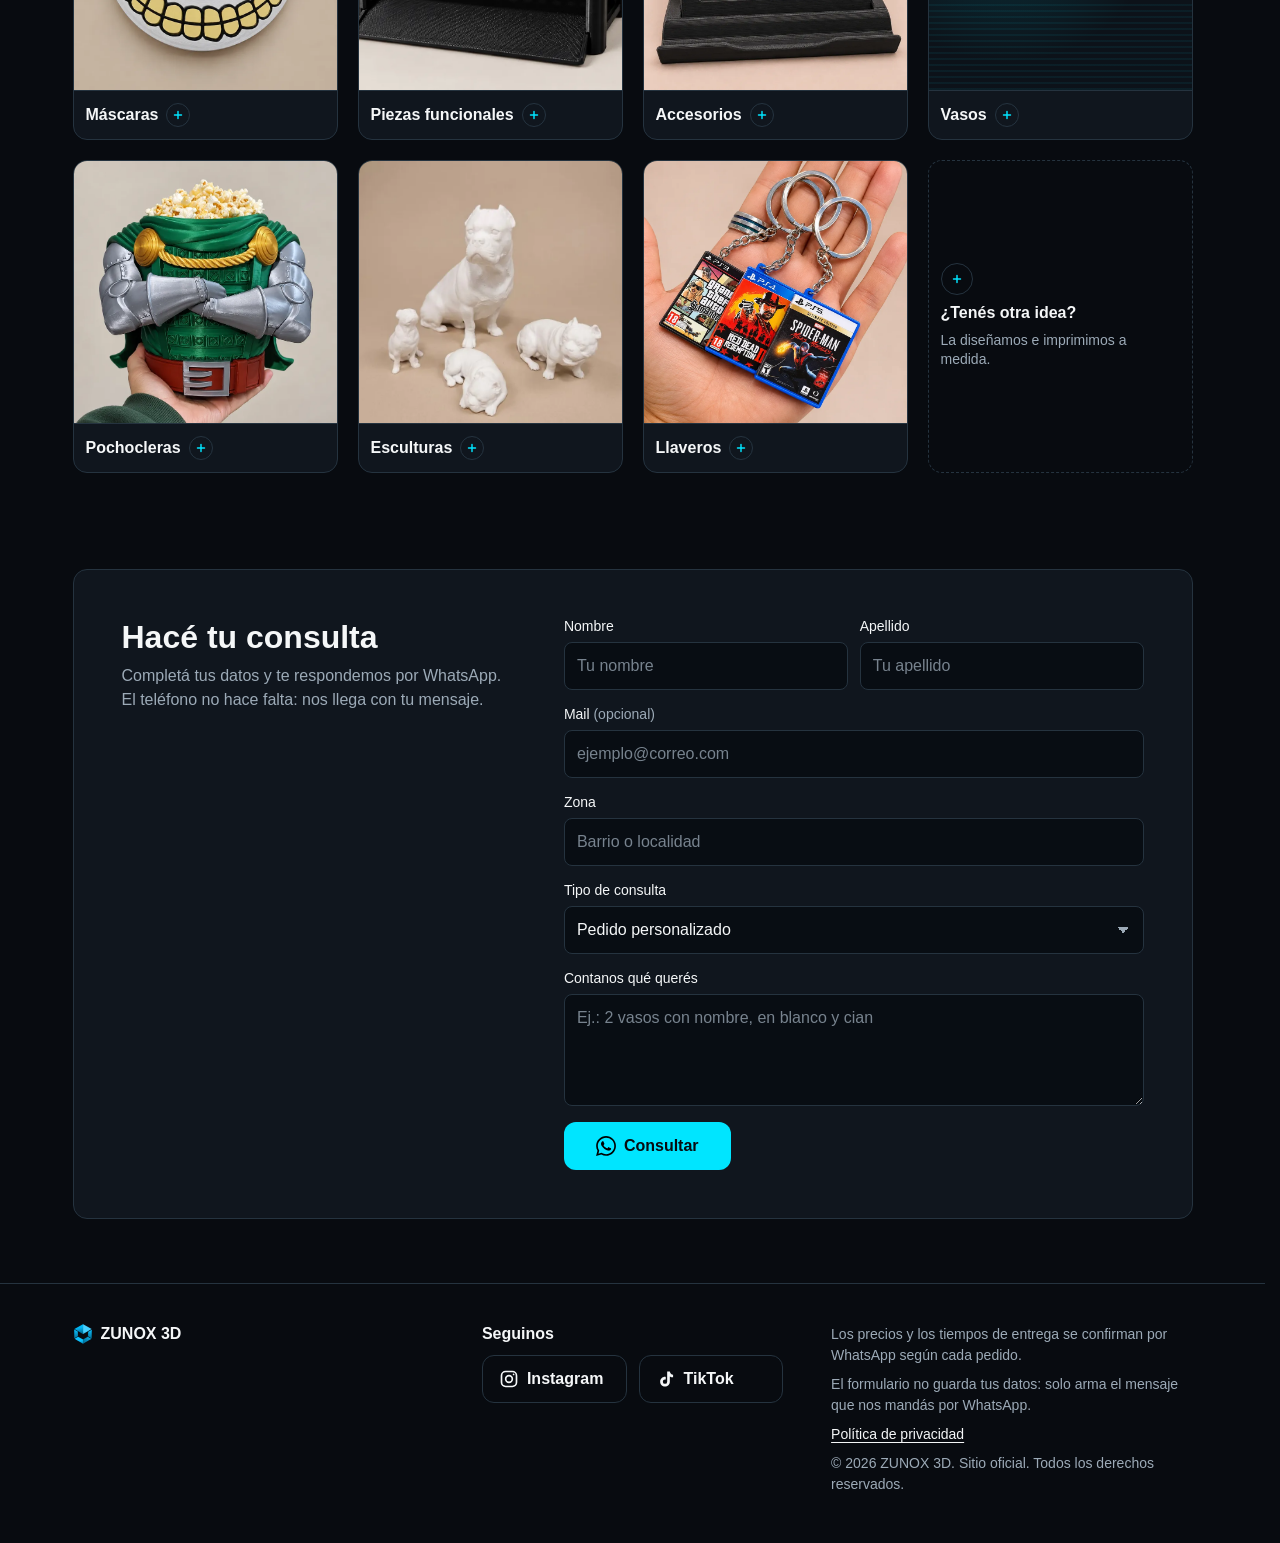
==== commit 995cf7fb: "Add robots.txt, site.webmanifest, and sitemap.xml for ZUNOX 3D - Created robots.txt to manage search" ====
--- a/frontend/index.html
+++ b/frontend/index.html
@@ -4,11 +4,71 @@
 <head>
     <meta charset="UTF-8">
     <meta name="viewport" content="width=device-width, initial-scale=1.0">
-    <title>ZUNOX 3D | Impresión 3D a medida</title>
-    <meta name="description" content="ZUNOX 3D: impresión 3D de vasos, máscaras, figuras y piezas a medida. Consultá por WhatsApp.">
-    <link rel="icon" href="Iconos/logo.svg">
+    <title>ZUNOX 3D | Impresión 3D a medida: figuras, vasos y más</title>
+    <meta name="description" content="ZUNOX 3D: impresión 3D a medida en PLA y PETG. Máscaras, figuras, vasos, llaveros y piezas funcionales en el color que elijas. Consultá por WhatsApp.">
+    <!-- SEO: cuando esté definida la zona o ciudad del negocio, sumarla al title, a la description y a og:description (ej.: "... en <Ciudad>"). -->
+    <link rel="canonical" href="https://zunox3d.com.ar/">
+    <meta name="theme-color" content="#10161E">
+    <link rel="icon" href="/favicon.ico" sizes="32x32">
+    <link rel="icon" href="/Iconos/logo.svg" type="image/svg+xml">
+    <link rel="apple-touch-icon" href="/apple-touch-icon.png">
+    <link rel="manifest" href="/site.webmanifest">
+    <meta property="og:type" content="website">
+    <meta property="og:locale" content="es_AR">
+    <meta property="og:site_name" content="ZUNOX 3D">
+    <meta property="og:title" content="ZUNOX 3D | Impresión 3D a medida">
+    <meta property="og:description" content="Máscaras, figuras, vasos, llaveros y piezas funcionales impresas en 3D, en el color que elijas. Consultá por WhatsApp.">
+    <meta property="og:url" content="https://zunox3d.com.ar/">
+    <meta property="og:image" content="https://zunox3d.com.ar/imagenes/og-zunox3d.png">
+    <meta property="og:image:type" content="image/png">
+    <meta property="og:image:width" content="1200">
+    <meta property="og:image:height" content="630">
+    <meta property="og:image:alt" content="Logo de ZUNOX 3D con el texto Impresión 3D a medida">
+    <meta name="twitter:card" content="summary_large_image">
+    <meta name="twitter:title" content="ZUNOX 3D | Impresión 3D a medida">
+    <meta name="twitter:description" content="Máscaras, figuras, vasos, llaveros y piezas funcionales impresas en 3D, en el color que elijas.">
+    <meta name="twitter:image" content="https://zunox3d.com.ar/imagenes/og-zunox3d.png">
+    <meta name="twitter:image:alt" content="Logo de ZUNOX 3D con el texto Impresión 3D a medida">
     <link rel="stylesheet" href="Css/index.css">
     <script src="JavaScript/js-activo.js"></script>
+    <script type="application/ld+json">
+    {
+        "@context": "https://schema.org",
+        "@graph": [
+            {
+                "@type": "Organization",
+                "@id": "https://zunox3d.com.ar/#organizacion",
+                "name": "ZUNOX 3D",
+                "alternateName": ["Zunox 3D", "Zunox3D"],
+                "url": "https://zunox3d.com.ar/",
+                "logo": "https://zunox3d.com.ar/icon-512.png",
+                "image": "https://zunox3d.com.ar/imagenes/og-zunox3d.png",
+                "description": "Impresión 3D a medida: máscaras, figuras, vasos, llaveros y piezas funcionales en PLA y PETG.",
+                "sameAs": [
+                    "https://www.instagram.com/zunox3d",
+                    "https://www.tiktok.com/@zunox.3d"
+                ],
+                "contactPoint": {
+                    "@type": "ContactPoint",
+                    "contactType": "customer service",
+                    "telephone": "+5491123353700",
+                    "url": "https://wa.me/5491123353700",
+                    "areaServed": "AR",
+                    "availableLanguage": "es"
+                }
+            },
+            {
+                "@type": "WebSite",
+                "@id": "https://zunox3d.com.ar/#sitio",
+                "name": "ZUNOX 3D",
+                "alternateName": ["Zunox 3D", "Zunox3D"],
+                "url": "https://zunox3d.com.ar/",
+                "inLanguage": "es-AR",
+                "publisher": { "@id": "https://zunox3d.com.ar/#organizacion" }
+            }
+        ]
+    }
+    </script>
 </head>
 
 <body>
@@ -80,7 +140,7 @@
                 </div>
             </div>
 
-            <h1 class="titulo-hero">Tus ideas, capa por capa.</h1>
+            <h1 class="titulo-hero"><span class="titulo-hero-marca">ZUNOX 3D · Impresión 3D a medida</span> Tus ideas, capa por capa.</h1>
             <p class="texto-hero">Imprimimos en 3D lo que imaginás, en el color que elijas.</p>
             <div class="acciones-hero">
                 <a href="#catalogo" class="btn-principal">Ver catálogo</a>
@@ -131,11 +191,11 @@
                 <li class="mosaico" id="categoria-mascaras">
                     <button type="button" class="mosaico-boton" aria-haspopup="dialog">
                         <span class="tarjeta-imagen galeria" aria-hidden="true">
-                            <img src="imagenes/mascara1.webp" class="activa" alt="" loading="lazy" decoding="async">
-                            <img src="imagenes/mascara2.webp" alt="" loading="lazy" decoding="async">
-                            <img src="imagenes/mascara3.webp" alt="" loading="lazy" decoding="async">
-                            <img src="imagenes/mascara4.webp" alt="" loading="lazy" decoding="async">
-                            <img src="imagenes/mascara5.webp" alt="" loading="lazy" decoding="async">
+                            <img src="imagenes/mascara1.webp" class="activa" alt="Máscara impresa en 3D por ZUNOX 3D" loading="lazy" decoding="async">
+                            <img src="imagenes/mascara2.webp" alt="Máscara impresa en 3D por ZUNOX 3D" loading="lazy" decoding="async">
+                            <img src="imagenes/mascara3.webp" alt="Máscara impresa en 3D por ZUNOX 3D" loading="lazy" decoding="async">
+                            <img src="imagenes/mascara4.webp" alt="Máscara impresa en 3D por ZUNOX 3D" loading="lazy" decoding="async">
+                            <img src="imagenes/mascara5.webp" alt="Máscara impresa en 3D por ZUNOX 3D" loading="lazy" decoding="async">
                         </span>
                         <span class="mosaico-nombre">Máscaras <svg class="mosaico-icono" viewBox="0 0 24 24" aria-hidden="true"><path d="M12 6v12M6 12h12" /></svg></span>
                     </button>
@@ -156,7 +216,7 @@
                 <li class="mosaico" id="categoria-piezas-funcionales">
                     <button type="button" class="mosaico-boton" aria-haspopup="dialog">
                         <span class="tarjeta-imagen galeria" aria-hidden="true">
-                            <img src="imagenes/piezafuncional1.webp" class="activa" alt="" loading="lazy" decoding="async">
+                            <img src="imagenes/piezafuncional1.webp" class="activa" alt="Pieza funcional impresa en 3D por ZUNOX 3D" loading="lazy" decoding="async">
                         </span>
                         <span class="mosaico-nombre">Piezas funcionales <svg class="mosaico-icono" viewBox="0 0 24 24" aria-hidden="true"><path d="M12 6v12M6 12h12" /></svg></span>
                     </button>
@@ -177,7 +237,7 @@
                 <li class="mosaico" id="categoria-accesorios">
                     <button type="button" class="mosaico-boton" aria-haspopup="dialog">
                         <span class="tarjeta-imagen galeria" aria-hidden="true">
-                            <img src="imagenes/accesorios1.webp" class="activa" alt="" loading="lazy" decoding="async">
+                            <img src="imagenes/accesorios1.webp" class="activa" alt="Accesorio impreso en 3D por ZUNOX 3D" loading="lazy" decoding="async">
                         </span>
                         <span class="mosaico-nombre">Accesorios <svg class="mosaico-icono" viewBox="0 0 24 24" aria-hidden="true"><path d="M12 6v12M6 12h12" /></svg></span>
                     </button>
@@ -198,9 +258,9 @@
                 <li class="mosaico" id="categoria-vasos">
                     <button type="button" class="mosaico-boton" aria-haspopup="dialog">
                         <span class="tarjeta-imagen galeria" aria-hidden="true">
-                            <img src="imagenes/vaso1.webp" class="activa" alt="" loading="lazy" decoding="async">
-                            <img src="imagenes/vaso2.webp" alt="" loading="lazy" decoding="async">
-                            <img src="imagenes/vaso3.webp" alt="" loading="lazy" decoding="async">
+                            <img src="imagenes/vaso1.webp" class="activa" alt="Vaso personalizado impreso en 3D por ZUNOX 3D" loading="lazy" decoding="async">
+                            <img src="imagenes/vaso2.webp" alt="Vaso personalizado impreso en 3D por ZUNOX 3D" loading="lazy" decoding="async">
+                            <img src="imagenes/vaso3.webp" alt="Vaso personalizado impreso en 3D por ZUNOX 3D" loading="lazy" decoding="async">
                         </span>
                         <span class="mosaico-nombre">Vasos <svg class="mosaico-icono" viewBox="0 0 24 24" aria-hidden="true"><path d="M12 6v12M6 12h12" /></svg></span>
                     </button>
@@ -221,7 +281,7 @@
                 <li class="mosaico" id="categoria-pochocleras">
                     <button type="button" class="mosaico-boton" aria-haspopup="dialog">
                         <span class="tarjeta-imagen galeria" aria-hidden="true">
-                            <img src="imagenes/pochoclera1.webp" class="activa" alt="" loading="lazy" decoding="async">
+                            <img src="imagenes/pochoclera1.webp" class="activa" alt="Pochoclera impresa en 3D por ZUNOX 3D" loading="lazy" decoding="async">
                         </span>
                         <span class="mosaico-nombre">Pochocleras <svg class="mosaico-icono" viewBox="0 0 24 24" aria-hidden="true"><path d="M12 6v12M6 12h12" /></svg></span>
                     </button>
@@ -242,7 +302,7 @@
                 <li class="mosaico" id="categoria-esculturas">
                     <button type="button" class="mosaico-boton" aria-haspopup="dialog">
                         <span class="tarjeta-imagen galeria" aria-hidden="true">
-                            <img src="imagenes/esculturas1.webp" class="activa" alt="" loading="lazy" decoding="async">
+                            <img src="imagenes/esculturas1.webp" class="activa" alt="Escultura impresa en 3D por ZUNOX 3D" loading="lazy" decoding="async">
                         </span>
                         <span class="mosaico-nombre">Esculturas <svg class="mosaico-icono" viewBox="0 0 24 24" aria-hidden="true"><path d="M12 6v12M6 12h12" /></svg></span>
                     </button>
@@ -263,7 +323,7 @@
                 <li class="mosaico" id="categoria-llaveros">
                     <button type="button" class="mosaico-boton" aria-haspopup="dialog">
                         <span class="tarjeta-imagen galeria" aria-hidden="true">
-                            <img src="imagenes/llavero1.webp" class="activa" alt="" loading="lazy" decoding="async">
+                            <img src="imagenes/llavero1.webp" class="activa" alt="Llavero impreso en 3D por ZUNOX 3D" loading="lazy" decoding="async">
                         </span>
                         <span class="mosaico-nombre">Llaveros <svg class="mosaico-icono" viewBox="0 0 24 24" aria-hidden="true"><path d="M12 6v12M6 12h12" /></svg></span>
                     </button>
--- a/frontend/Css/index.css
+++ b/frontend/Css/index.css
@@ -803,6 +803,24 @@
     color: var(--primary_hover);
 }
 
+.titulo-hero-marca {
+    display: block;
+    margin-bottom: 8px;
+    font-size: 14px;
+    line-height: 1.3;
+    font-weight: 700;
+    letter-spacing: 0.08em;
+    text-transform: uppercase;
+    color: var(--text_main);
+}
+
+@media (min-width: 1024px) {
+    .titulo-hero-marca {
+        margin-bottom: 12px;
+        font-size: 16px;
+    }
+}
+
 .texto-hero {
     margin-bottom: 20px;
     font-size: 16px;
@@ -1835,3 +1853,36 @@
     color: var(--primary_hover);
     text-underline-offset: 3px;
 }
+
+/* ===== Página 404 ===== */
+
+.pagina-error {
+    max-width: 720px;
+    width: 100%;
+    margin: 0 auto;
+}
+
+.pagina-error h1 {
+    margin-bottom: 8px;
+    font-size: 28px;
+    line-height: 1.2;
+    color: var(--primary_hover);
+}
+
+.acciones-error {
+    display: flex;
+    flex-direction: column;
+    gap: 12px;
+    margin-top: 24px;
+}
+
+@media (min-width: 600px) {
+    .acciones-error {
+        flex-direction: row;
+    }
+
+    .acciones-error > * {
+        width: auto;
+        padding: 0 24px;
+    }
+}
